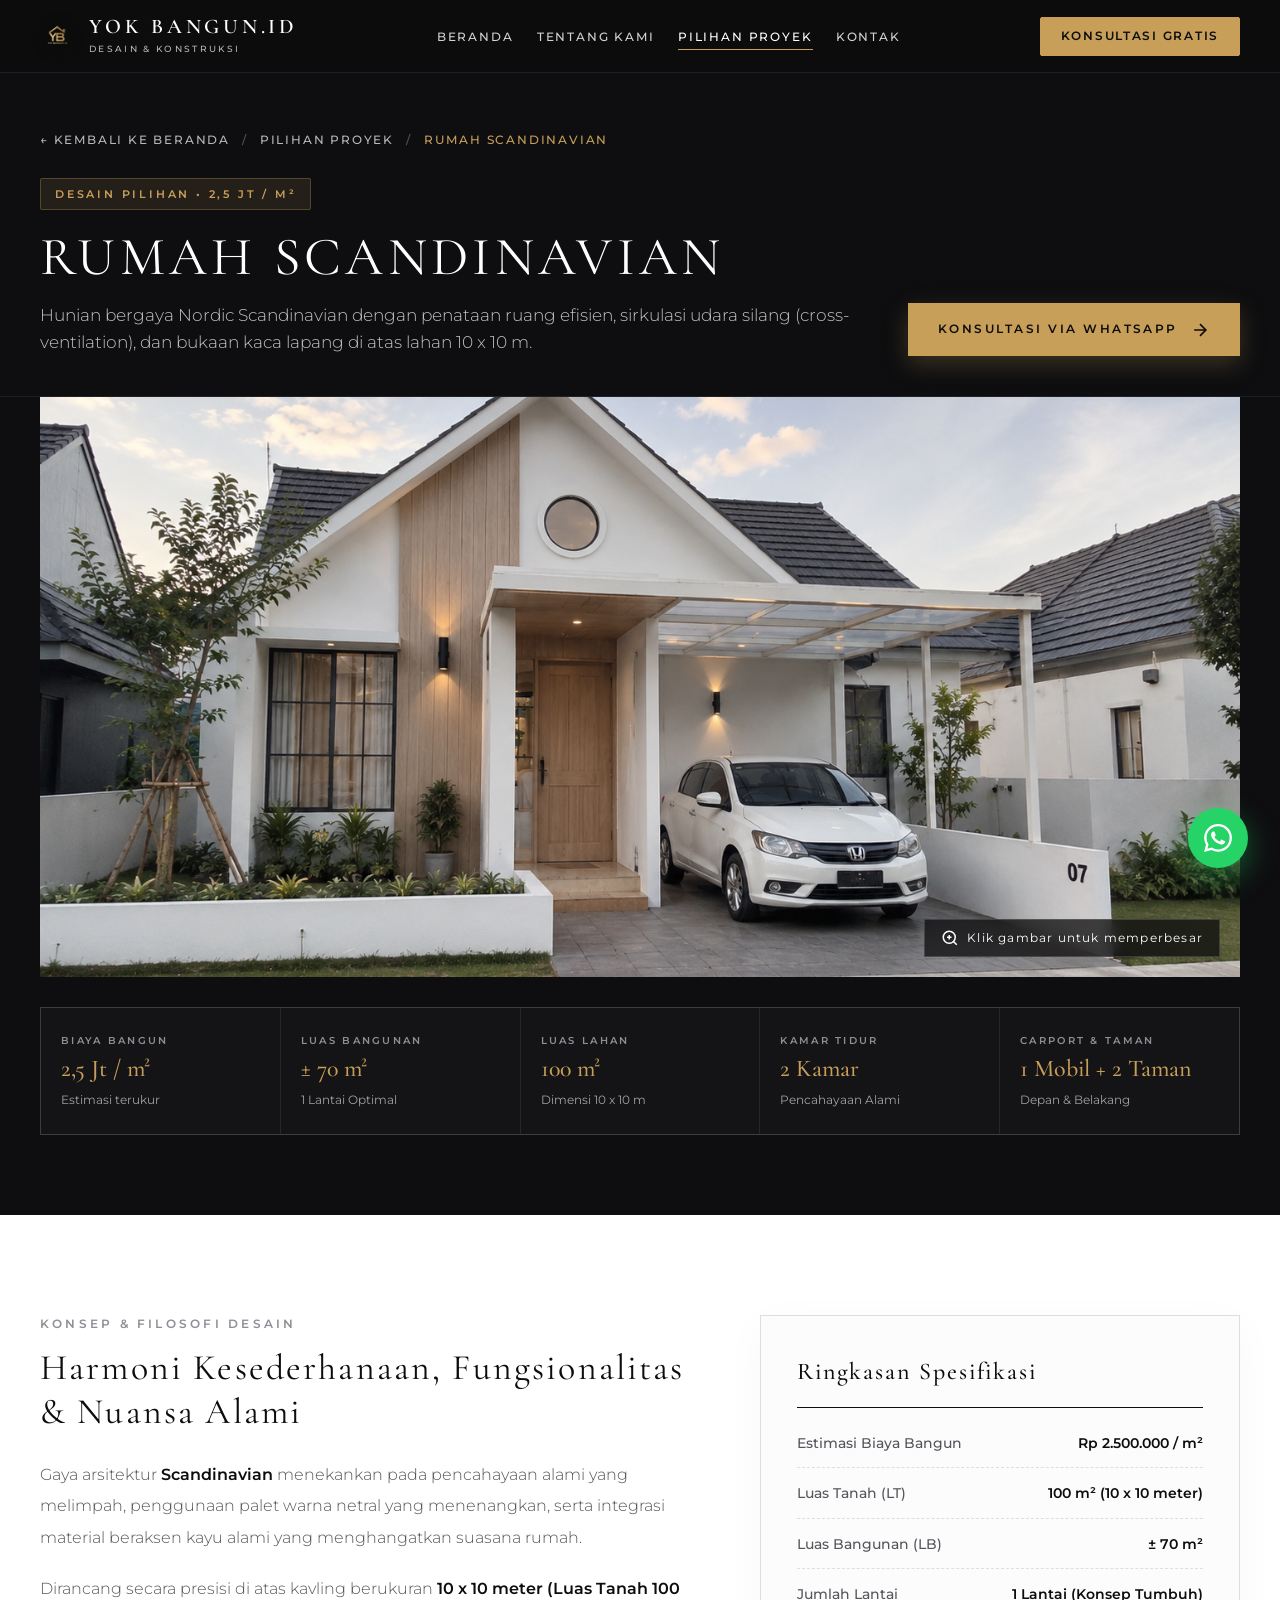
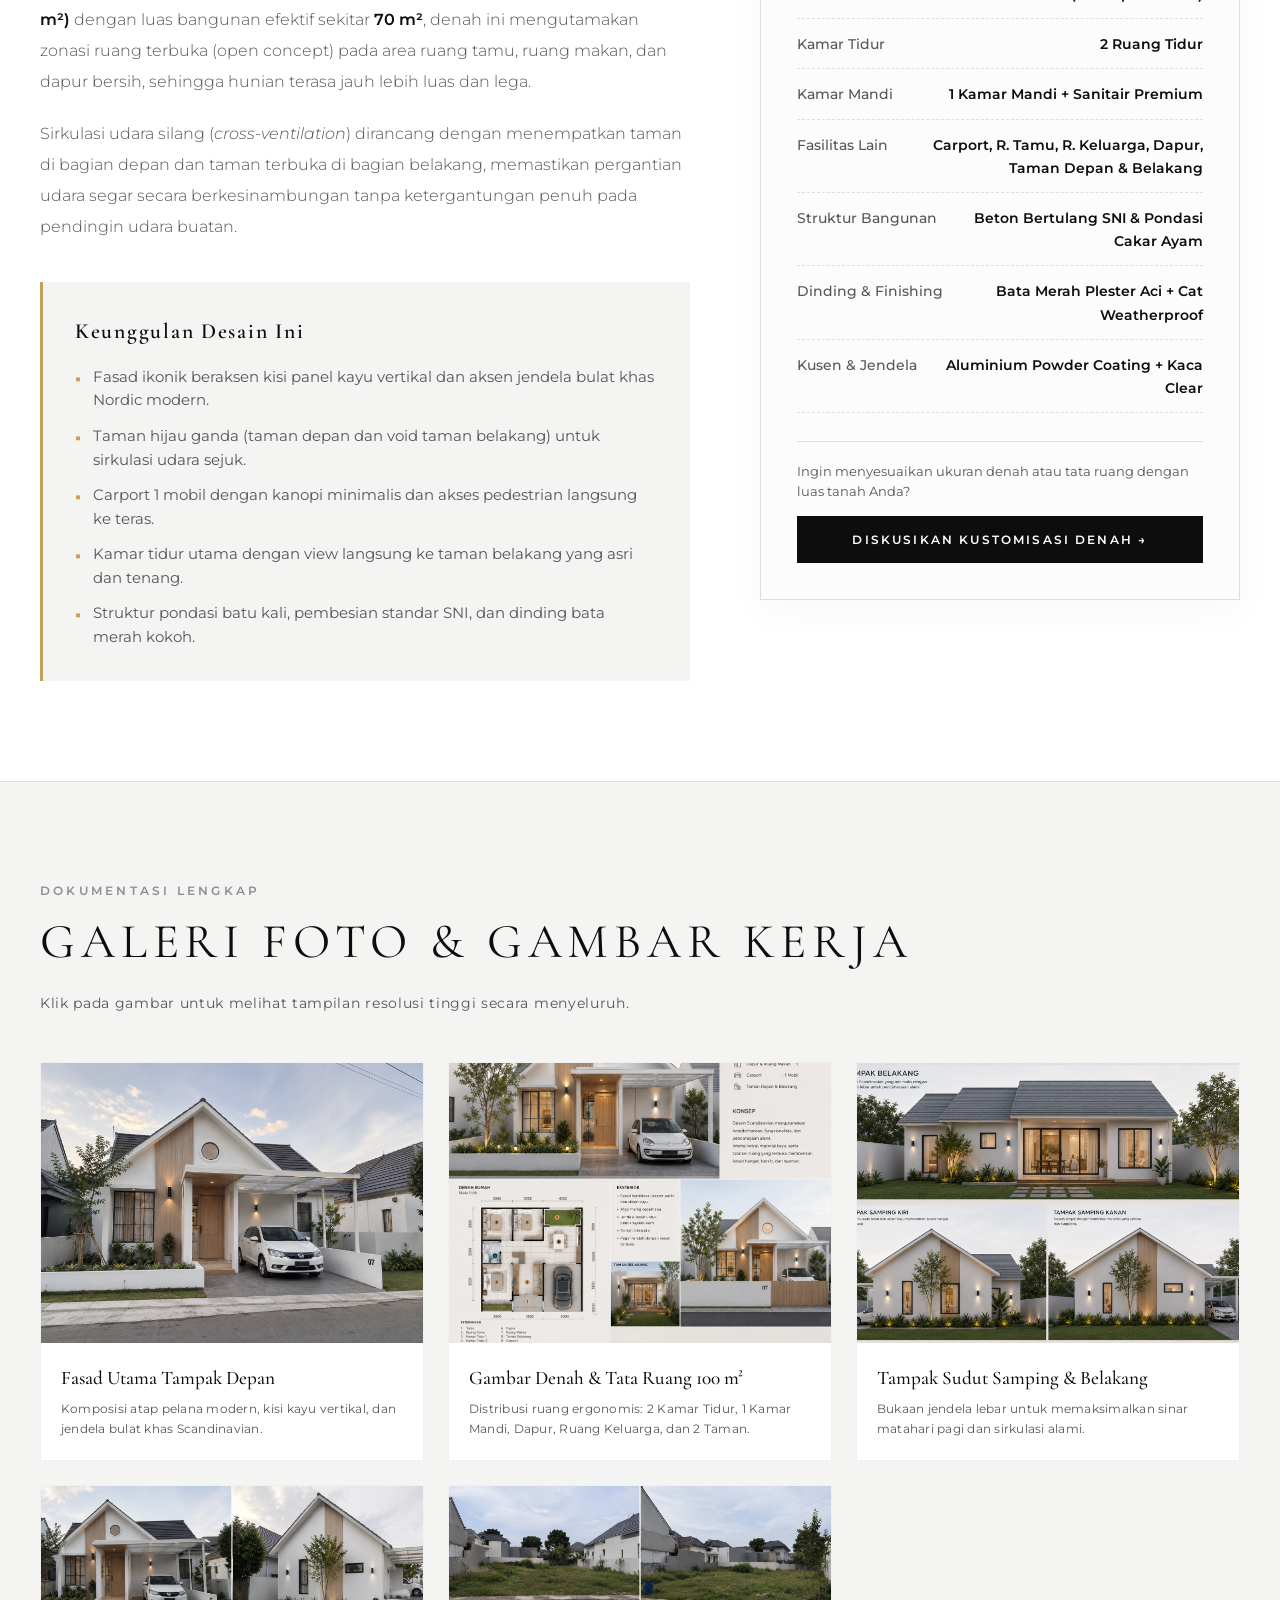
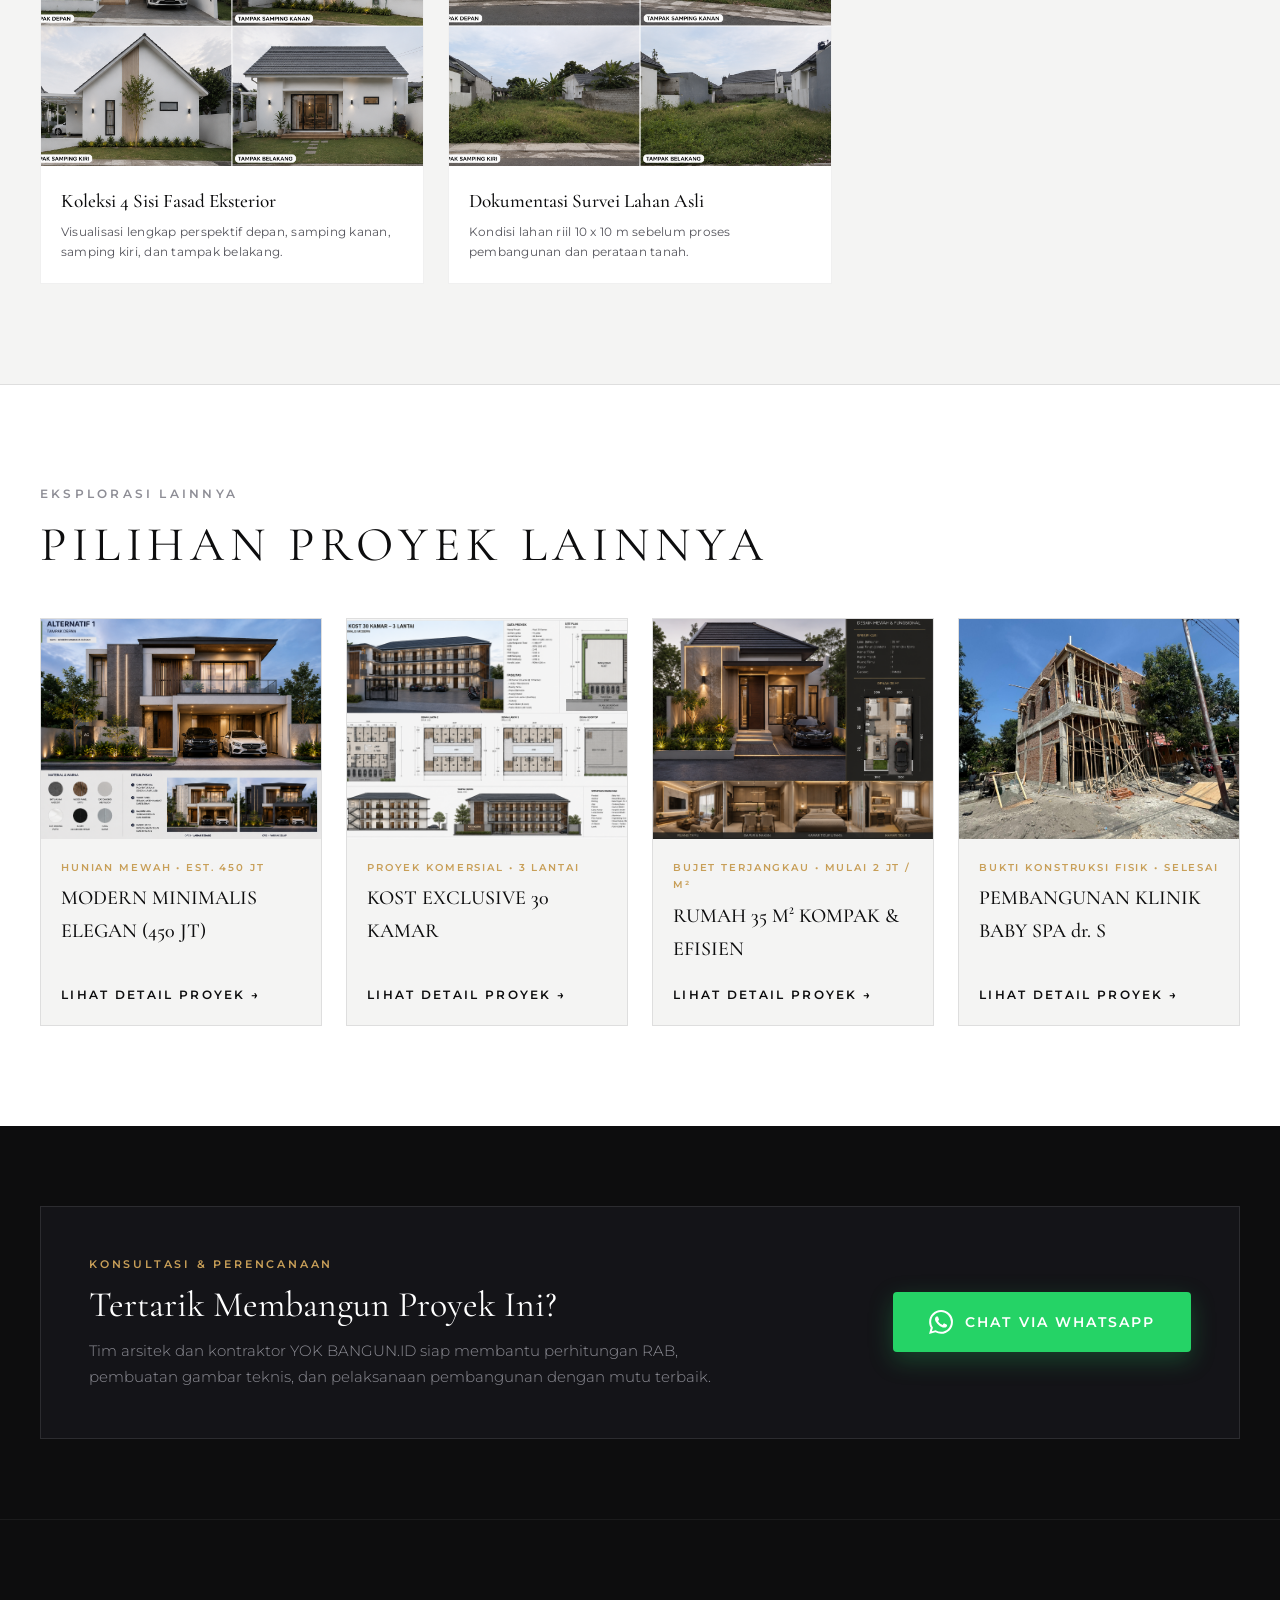
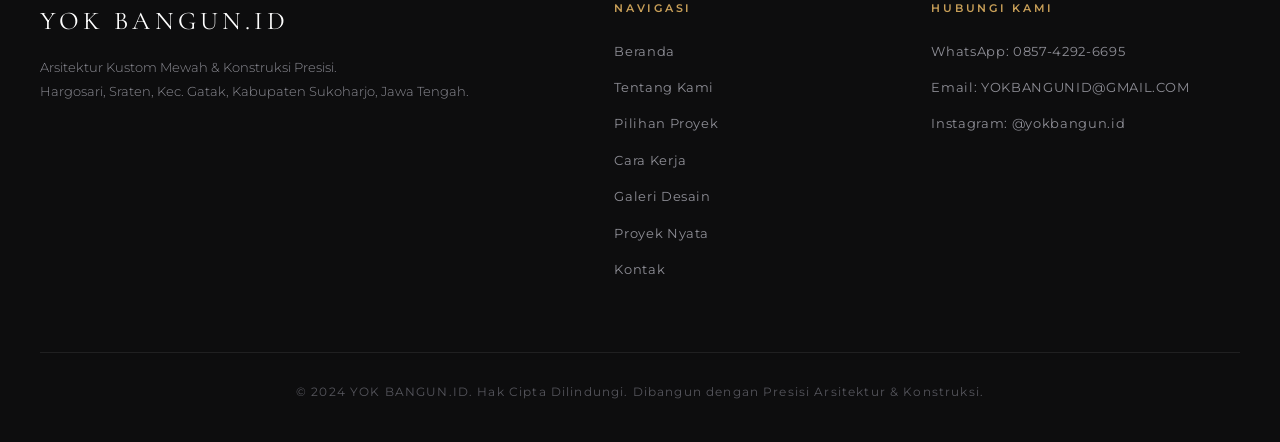
==== project-detail.html @ bd390c7d "Upload" ====
<!DOCTYPE html>
<html lang="id">

<head>
    <meta charset="UTF-8">
    <meta name="viewport" content="width=device-width, initial-scale=1.0">
    <title id="pageTitle">Detail Proyek — YOK BANGUN.ID</title>
    <meta name="description"
        content="Detail rancangan arsitektur, spesifikasi bangunan, denah, dan estimasi biaya proyek YOK BANGUN.ID.">

    <!-- Google Fonts: Cormorant Garamond & Montserrat -->
    <link rel="preconnect" href="https://fonts.googleapis.com">
    <link rel="preconnect" href="https://fonts.gstatic.com" crossorigin>
    <link
        href="https://fonts.googleapis.com/css2?family=Cormorant+Garamond:ital,wght@0,300;0,400;0,500;0,600;0,700;1,400&family=Montserrat:wght@200;300;400;500;600;700&display=swap"
        rel="stylesheet">

    <link rel="stylesheet" href="style.css">
    <link rel="stylesheet" href="project-detail.css">
</head>

<body class="detail-page-body">

    <!-- Header / Nav -->
    <header class="site-header scrolled" id="header">
        <div class="nav-container">
            <a href="index.html#hero" class="brand-link">
                <img src="assets/LOGO/LOGO.png" alt="YOK BANGUN.ID" class="brand-logo-img">
                <div class="brand-text">
                    <span class="brand-name">YOK BANGUN.ID</span>
                    <span class="brand-sub">DESAIN &amp; KONSTRUKSI</span>
                </div>
            </a>

            <nav class="main-nav" id="mainNav">
                <ul class="nav-list">
                    <li><a href="index.html#hero" class="nav-item">Beranda</a></li>
                    <li><a href="index.html#statement" class="nav-item">Tentang Kami</a></li>
                    <li><a href="index.html#selected-projects" class="nav-item active">Pilihan Proyek</a></li>
                    <li><a href="index.html#contact" class="nav-item">Kontak</a></li>
                </ul>
            </nav>

            <div class="nav-actions">
                <a href="https://wa.me/6285742926695?text=Halo%20YOK%20BANGUN.ID,%20saya%20tertarik%20untuk%20konsultasi%20desain%20dan%20pembangunan."
                    target="_blank" rel="noopener" class="nav-cta-btn">
                    Konsultasi Gratis
                </a>
                <button class="nav-toggle-btn" id="navToggle" aria-label="Menu Navigasi">
                    <span></span>
                    <span></span>
                </button>
            </div>
        </div>
    </header>

    <!-- Detail Hero Section -->
    <section class="detail-hero-section">
        <div class="container-wide">
            <div class="breadcrumb-bar">
                <a href="index.html" class="breadcrumb-link">&larr; Kembali ke Beranda</a>
                <span class="breadcrumb-separator">/</span>
                <a href="index.html#selected-projects" class="breadcrumb-link">Pilihan Proyek</a>
                <span class="breadcrumb-separator">/</span>
                <span class="breadcrumb-current" id="breadcrumbName">Detail Proyek</span>
            </div>

            <div class="detail-header-grid">
                <div class="detail-title-col">
                    <span class="detail-badge" id="projectBadge">KATEGORI PROYEK</span>
                    <h1 class="detail-title" id="projectName">NAMA PROYEK</h1>
                    <p class="detail-subtitle" id="projectSubtitle">Deskripsi singkat konsep arsitektur dan rancangan
                        ruang.</p>
                </div>
                <div class="detail-action-col">
                    <a href="#" id="waConsultBtn" target="_blank" rel="noopener" class="consult-primary-btn">
                        <span>KONSULTASI VIA WHATSAPP</span>
                        <svg width="20" height="20" viewBox="0 0 24 24" fill="none" stroke="currentColor"
                            stroke-width="2">
                            <path d="M5 12h14M12 5l7 7-7 7" />
                        </svg>
                    </a>
                </div>
            </div>
        </div>
    </section>

    <!-- Main Visual Showcase -->
    <section class="detail-showcase-section">
        <div class="container-wide">
            <div class="main-image-wrapper">
                <img src="" alt="Pratinjau Utama Proyek" id="mainProjectImg" class="main-project-image">
                <div class="image-zoom-hint">
                    <svg width="18" height="18" viewBox="0 0 24 24" fill="none" stroke="currentColor" stroke-width="2">
                        <circle cx="11" cy="11" r="8" />
                        <path d="m21 21-4.35-4.35" />
                        <path d="M11 8v6M8 11h6" />
                    </svg>
                    <span>Klik gambar untuk memperbesar</span>
                </div>
            </div>

            <!-- Key Metric Cards -->
            <div class="project-stats-grid" id="projectStatsGrid">
                <!-- Injected via JS -->
            </div>
        </div>
    </section>

    <!-- Detailed Editorial & Architecture Story -->
    <section class="detail-editorial-section">
        <div class="container-wide">
            <div class="editorial-layout-grid">

                <div class="editorial-left">
                    <span class="sub-header">KONSEP &amp; FILOSOFI DESAIN</span>
                    <h2 class="editorial-heading" id="editorialHeading">Rancangan Fungsional &amp; Estetika Abadi</h2>

                    <div class="editorial-paragraphs" id="editorialText">
                        <!-- Injected via JS -->
                    </div>

                    <div class="key-highlights-box" id="highlightsBox">
                        <h3 class="highlights-title">Keunggulan Desain Ini</h3>
                        <ul class="highlights-list" id="highlightsList">
                            <!-- Injected via JS -->
                        </ul>
                    </div>
                </div>

                <div class="editorial-right">
                    <div class="specs-summary-card">
                        <h3 class="specs-card-title">Ringkasan Spesifikasi</h3>
                        <div class="specs-table" id="specsTable">
                            <!-- Injected via JS -->
                        </div>

                        <div class="specs-cta-box">
                            <p class="specs-cta-note">Ingin menyesuaikan ukuran denah atau tata ruang dengan luas tanah
                                Anda?</p>
                            <a href="#" id="waCustomBtn" target="_blank" rel="noopener" class="custom-plan-btn">
                                Diskusikan Kustomisasi Denah &rarr;
                            </a>
                        </div>
                    </div>
                </div>

            </div>
        </div>
    </section>

    <!-- Comprehensive Photo & Plan Gallery -->
    <section class="detail-gallery-section">
        <div class="container-wide">
            <div class="gallery-section-header">
                <div>
                    <span class="sub-header">DOKUMENTASI LENGKAP</span>
                    <h2 class="main-header">GALERI FOTO &amp; GAMBAR KERJA</h2>
                </div>
                <p class="gallery-lead">Klik pada gambar untuk melihat tampilan resolusi tinggi secara menyeluruh.</p>
            </div>

            <div class="detail-gallery-grid" id="galleryGridContainer">
                <!-- Injected via JS -->
            </div>
        </div>
    </section>

    <!-- Other Curated Projects / Pilihan Proyek Lainnya -->
    <section class="other-projects-section">
        <div class="container-wide">
            <div class="other-header-row">
                <span class="sub-header">EKSPLORASI LAINNYA</span>
                <h2 class="main-header">PILIHAN PROYEK LAINNYA</h2>
            </div>

            <div class="other-projects-grid" id="otherProjectsGrid">
                <!-- Injected via JS -->
            </div>
        </div>
    </section>

    <!-- Consultation Banner -->
    <section class="bottom-cta-section">
        <div class="container-wide">
            <div class="bottom-cta-box">
                <div class="cta-text-content">
                    <span class="cta-kicker">KONSULTASI &amp; PERENCANAAN</span>
                    <h2 class="cta-title">Tertarik Membangun Proyek Ini?</h2>
                    <p class="cta-desc">Tim arsitek dan kontraktor YOK BANGUN.ID siap membantu perhitungan RAB,
                        pembuatan gambar teknis, dan pelaksanaan pembangunan dengan mutu terbaik.</p>
                </div>
                <div class="cta-button-group">
                    <a href="https://wa.me/6285742926695?text=Halo%20YOK%20BANGUN.ID,%20saya%20tertarik%20untuk%20konsultasi%20mengenai%20proyek."
                        target="_blank" rel="noopener" class="wa-large-btn">
                        <svg width="24" height="24" viewBox="0 0 24 24" fill="currentColor">
                            <path
                                d="M17.472 14.382c-.297-.149-1.758-.867-2.03-.967-.273-.099-.471-.148-.67.15-.197.297-.767.966-.94 1.164-.173.199-.347.223-.644.075-.297-.15-1.255-.463-2.39-1.475-.883-.788-1.48-1.761-1.653-2.059-.173-.297-.018-.458.13-.606.134-.133.298-.347.446-.52.149-.174.198-.298.298-.497.099-.198.05-.371-.025-.52-.075-.149-.669-1.612-.916-2.207-.242-.579-.487-.5-.669-.51-.173-.008-.371-.01-.57-.01-.198 0-.52.074-.792.372-.272.297-1.04 1.016-1.04 2.479 0 1.462 1.065 2.875 1.213 3.074.149.198 2.096 3.2 5.077 4.487.709.306 1.262.489 1.694.625.712.227 1.36.195 1.871.118.571-.085 1.758-.719 2.006-1.413.248-.694.248-1.289.173-1.413-.074-.124-.272-.198-.57-.347m-5.421 7.403h-.004a9.87 9.87 0 01-5.031-1.378l-.361-.214-3.741.982.998-3.648-.235-.374a9.86 9.86 0 01-1.51-5.26c.001-5.45 4.436-9.884 9.888-9.884 2.64 0 5.122 1.03 6.988 2.898a9.825 9.825 0 012.893 6.994c-.003 5.45-4.437 9.884-9.885 9.884m8.413-18.297A11.815 11.815 0 0012.05 0C5.495 0 .16 5.335.157 11.892c0 2.096.547 4.142 1.588 5.945L.057 24l6.305-1.654a11.882 11.882 0 005.683 1.448h.005c6.554 0 11.89-5.335 11.893-11.893a11.821 11.821 0 00-3.48-8.413z" />
                        </svg>
                        <span>Chat via WhatsApp</span>
                    </a>
                </div>
            </div>
        </div>
    </section>

    <!-- Footer -->
    <footer class="site-footer">
        <div class="container-wide">
            <div class="footer-top">
                <div class="footer-col-brand">
                    <div class="footer-brand-title">YOK BANGUN.ID</div>
                    <p class="footer-tagline">
                        Arsitektur Kustom Mewah &amp; Konstruksi Presisi.<br>
                        Hargosari, Sraten, Kec. Gatak, Kabupaten Sukoharjo, Jawa Tengah.
                    </p>
                </div>

                <div class="footer-col-nav">
                    <span class="footer-heading">NAVIGASI</span>
                    <ul class="footer-links">
                        <li><a href="index.html#hero">Beranda</a></li>
                        <li><a href="index.html#statement">Tentang Kami</a></li>
                        <li><a href="index.html#selected-projects">Pilihan Proyek</a></li>
                        <li><a href="index.html#philosophy">Cara Kerja</a></li>
                        <li><a href="index.html#gallery">Galeri Desain</a></li>
                        <li><a href="index.html#portfolio-clinic">Proyek Nyata</a></li>
                        <li><a href="index.html#contact">Kontak</a></li>
                    </ul>
                </div>

                <div class="footer-col-contact">
                    <span class="footer-heading">HUBUNGI KAMI</span>
                    <ul class="footer-links">
                        <li><a href="https://wa.me/6285742926695" target="_blank" rel="noopener">WhatsApp:
                                0857-4292-6695</a></li>
                        <li><a href="mailto:YOKBANGUNID@GMAIL.COM">Email: YOKBANGUNID@GMAIL.COM</a></li>
                        <li><a href="https://www.instagram.com/yokbangun.id/" target="_blank" rel="noopener">Instagram:
                                @yokbangun.id</a></li>
                    </ul>
                </div>
            </div>

            <div class="footer-bottom">
                <p>&copy; 2024 YOK BANGUN.ID. Hak Cipta Dilindungi. Dibangun dengan Presisi Arsitektur &amp; Konstruksi.
                </p>
            </div>
        </div>
    </footer>

    <!-- Floating WhatsApp Direct Button -->
    <a href="https://wa.me/6285742926695?text=Halo%20YOK%20BANGUN.ID,%20saya%20ingin%20konsultasi%20proyek."
        class="floating-wa-btn" target="_blank" rel="noopener" aria-label="Kontak WhatsApp">
        <span class="wa-tooltip">Konsultasi Gratis</span>
        <div class="wa-icon-wrapper">
            <svg width="28" height="28" viewBox="0 0 24 24" fill="currentColor">
                <path
                    d="M17.472 14.382c-.297-.149-1.758-.867-2.03-.967-.273-.099-.471-.148-.67.15-.197.297-.767.966-.94 1.164-.173.199-.347.223-.644.075-.297-.15-1.255-.463-2.39-1.475-.883-.788-1.48-1.761-1.653-2.059-.173-.297-.018-.458.13-.606.134-.133.298-.347.446-.52.149-.174.198-.298.298-.497.099-.198.05-.371-.025-.52-.075-.149-.669-1.612-.916-2.207-.242-.579-.487-.5-.669-.51-.173-.008-.371-.01-.57-.01-.198 0-.52.074-.792.372-.272.297-1.04 1.016-1.04 2.479 0 1.462 1.065 2.875 1.213 3.074.149.198 2.096 3.2 5.077 4.487.709.306 1.262.489 1.694.625.712.227 1.36.195 1.871.118.571-.085 1.758-.719 2.006-1.413.248-.694.248-1.289.173-1.413-.074-.124-.272-.198-.57-.347m-5.421 7.403h-.004a9.87 9.87 0 01-5.031-1.378l-.361-.214-3.741.982.998-3.648-.235-.374a9.86 9.86 0 01-1.51-5.26c.001-5.45 4.436-9.884 9.888-9.884 2.64 0 5.122 1.03 6.988 2.898a9.825 9.825 0 012.893 6.994c-.003 5.45-4.437 9.884-9.885 9.884m8.413-18.297A11.815 11.815 0 0012.05 0C5.495 0 .16 5.335.157 11.892c0 2.096.547 4.142 1.588 5.945L.057 24l6.305-1.654a11.882 11.882 0 005.683 1.448h.005c6.554 0 11.89-5.335 11.893-11.893a11.821 11.821 0 00-3.48-8.413z" />
            </svg>
        </div>
    </a>

    <!-- Modal Lightbox for Image Zoom -->
    <div class="lightbox-modal" id="lightboxModal">
        <button class="lightbox-close-btn" id="lightboxClose">&times;</button>
        <div class="lightbox-content">
            <img src="" alt="Pratinjau Arsitektur Diperbesar" id="lightboxImage">
            <div class="lightbox-caption" id="lightboxCaption"></div>
        </div>
    </div>

    <script src="project-detail.js"></script>
</body>

</html>
---- style.css ----
/* ==========================================================
   YOK BANGUN.ID — Luxury Architectural & Construction Theme
   Inspired by Vitruvius Built Editorial Aesthetics
   ========================================================== */

/* ── Typography & Variables ── */
:root {
    --font-serif: 'Cormorant Garamond', Georgia, serif;
    --font-sans: 'Montserrat', -apple-system, BlinkMacSystemFont, sans-serif;

    /* Palette: High-contrast luxury architecture */
    --color-black: #0d0d0e;
    --color-dark: #141416;
    --color-dark-gray: #202024;
    --color-gray-600: #55555c;
    --color-gray-400: #8e8e96;
    --color-gray-200: #dedede;
    --color-gray-100: #f4f4f3;
    --color-white: #ffffff;

    --color-gold: #c89f58;
    --color-gold-hover: #b0873e;

    --color-wa: #25d366;
    --color-ig: #e1306c;
    --color-gmail: #ea4335;

    --ease-editorial: cubic-bezier(0.25, 1, 0.5, 1);
    --transition-smooth: all 0.45s var(--ease-editorial);
}

/* ── Reset & Baseline ── */
*, *::before, *::after {
    box-sizing: border-box;
    margin: 0;
    padding: 0;
}

html {
    scroll-behavior: smooth;
    font-size: 16px;
}

body {
    font-family: var(--font-sans);
    background-color: var(--color-white);
    color: var(--color-black);
    line-height: 1.65;
    -webkit-font-smoothing: antialiased;
    overflow-x: hidden;
}

img {
    max-width: 100%;
    height: auto;
    display: block;
}

a {
    text-decoration: none;
    color: inherit;
    transition: var(--transition-smooth);
}

ul {
    list-style: none;
}

/* ── Containers ── */
.container-wide {
    max-width: 1380px;
    margin: 0 auto;
    padding: 0 40px;
}

.container-narrow {
    max-width: 880px;
    margin: 0 auto;
    padding: 0 32px;
    text-align: center;
}

/* ── Headers & Typography Hierarchy ── */
.sub-header {
    display: block;
    font-size: 0.72rem;
    font-weight: 600;
    letter-spacing: 0.28em;
    text-transform: uppercase;
    color: var(--color-gray-400);
    margin-bottom: 12px;
}

.main-header {
    font-family: var(--font-serif);
    font-size: clamp(2rem, 3.8vw, 3.4rem);
    font-weight: 400;
    letter-spacing: 0.12em;
    text-transform: uppercase;
    color: var(--color-black);
    line-height: 1.2;
}

/* ── Site Header / Nav ── */
.site-header {
    position: fixed;
    top: 0;
    left: 0;
    width: 100%;
    z-index: 1000;
    padding: 24px 0;
    transition: var(--transition-smooth);
}

.site-header.scrolled {
    background: rgba(13, 13, 14, 0.95);
    backdrop-filter: blur(16px);
    padding: 14px 0;
    border-bottom: 1px solid rgba(255, 255, 255, 0.08);
}

.site-header .nav-container {
    max-width: 1440px;
    margin: 0 auto;
    padding: 0 40px;
    display: flex;
    align-items: center;
    justify-content: space-between;
}

.brand-link {
    display: flex;
    align-items: center;
    gap: 14px;
}

.brand-logo-img {
    height: 44px;
    width: auto;
    filter: drop-shadow(0 2px 8px rgba(0,0,0,0.5));
}

.brand-text {
    display: flex;
    flex-direction: column;
}

.brand-name {
    font-family: var(--font-serif);
    font-size: 1.3rem;
    font-weight: 600;
    letter-spacing: 0.18em;
    color: var(--color-white);
    line-height: 1.1;
}

.brand-sub {
    font-size: 0.58rem;
    font-weight: 500;
    letter-spacing: 0.25em;
    color: rgba(255, 255, 255, 0.7);
    margin-top: 2px;
}

.main-nav .nav-list {
    display: flex;
    align-items: center;
    gap: clamp(14px, 1.8vw, 28px);
}

.nav-item {
    font-size: 0.72rem;
    font-weight: 500;
    letter-spacing: 0.16em;
    text-transform: uppercase;
    color: rgba(255, 255, 255, 0.82);
    position: relative;
    padding: 6px 0;
    white-space: nowrap;
}

.nav-item::after {
    content: '';
    position: absolute;
    bottom: 0;
    left: 0;
    width: 100%;
    height: 1px;
    background: var(--color-gold);
    transform: scaleX(0);
    transform-origin: right;
    transition: transform 0.35s var(--ease-editorial);
}

.nav-item:hover,
.nav-item.active {
    color: var(--color-white);
}

.nav-item:hover::after,
.nav-item.active::after {
    transform: scaleX(1);
    transform-origin: left;
}

.nav-actions {
    display: flex;
    align-items: center;
    gap: 16px;
}

.nav-cta-btn {
    font-size: 0.72rem;
    font-weight: 600;
    letter-spacing: 0.15em;
    text-transform: uppercase;
    padding: 9px 20px;
    color: var(--color-black);
    background: var(--color-gold);
    border: 1px solid var(--color-gold);
    border-radius: 2px;
    transition: var(--transition-smooth);
    white-space: nowrap;
}

.nav-cta-btn:hover {
    background: var(--color-white);
    color: var(--color-black);
    border-color: var(--color-white);
    transform: translateY(-1px);
}

.nav-toggle-btn {
    display: none;
    background: none;
    border: none;
    cursor: pointer;
    width: 32px;
    height: 24px;
    position: relative;
    flex-direction: column;
    justify-content: space-between;
}

.nav-toggle-btn span {
    display: block;
    width: 100%;
    height: 2px;
    background: var(--color-white);
    transition: var(--transition-smooth);
}

/* ── Hero Section with Background Video ── */
.hero-section {
    position: relative;
    height: 100vh;
    min-height: 680px;
    display: flex;
    align-items: center;
    justify-content: center;
    overflow: hidden;
}

.video-container {
    position: absolute;
    inset: 0;
    z-index: 1;
}

.background-video {
    width: 100%;
    height: 100%;
    object-fit: cover;
}

.video-overlay {
    position: absolute;
    inset: 0;
    background: radial-gradient(circle at center, rgba(13,13,14,0.3) 0%, rgba(13,13,14,0.7) 100%);
    backdrop-filter: brightness(0.9);
}

.hero-content {
    position: relative;
    z-index: 2;
    text-align: center;
    max-width: 900px;
    padding: 0 24px;
    color: var(--color-white);
}

.hero-eyebrow {
    font-size: 0.76rem;
    font-weight: 500;
    letter-spacing: 0.35em;
    text-transform: uppercase;
    color: rgba(255, 255, 255, 0.8);
    margin-bottom: 24px;
}

.hero-heading {
    font-family: var(--font-serif);
    font-size: clamp(2.8rem, 7vw, 5.8rem);
    font-weight: 400;
    letter-spacing: 0.16em;
    text-transform: uppercase;
    line-height: 1.1;
    margin-bottom: 20px;
    text-shadow: 0 4px 20px rgba(0, 0, 0, 0.6);
}

.hero-location-text {
    font-size: 0.8rem;
    font-weight: 400;
    letter-spacing: 0.25em;
    color: rgba(255, 255, 255, 0.7);
    margin-bottom: 40px;
    text-transform: uppercase;
}

.hero-actions {
    display: flex;
    justify-content: center;
}

.hero-link-btn {
    display: inline-flex;
    align-items: center;
    gap: 12px;
    padding: 14px 36px;
    background: rgba(255, 255, 255, 0.08);
    border: 1px solid rgba(255, 255, 255, 0.4);
    color: var(--color-white);
    font-size: 0.76rem;
    font-weight: 600;
    letter-spacing: 0.26em;
    text-transform: uppercase;
    backdrop-filter: blur(8px);
    transition: var(--transition-smooth);
}

.hero-link-btn:hover {
    background: var(--color-white);
    color: var(--color-black);
    border-color: var(--color-white);
    transform: translateY(-2px);
}

.scroll-down {
    position: absolute;
    bottom: 36px;
    left: 50%;
    transform: translateX(-50%);
    z-index: 2;
    display: flex;
    flex-direction: column;
    align-items: center;
    gap: 10px;
    color: rgba(255, 255, 255, 0.6);
}

.scroll-label {
    font-size: 0.62rem;
    letter-spacing: 0.3em;
    text-transform: uppercase;
}

.scroll-line {
    width: 1px;
    height: 36px;
    background: rgba(255, 255, 255, 0.3);
    position: relative;
    overflow: hidden;
}

.scroll-line::after {
    content: '';
    position: absolute;
    top: 0;
    left: 0;
    width: 100%;
    height: 50%;
    background: var(--color-white);
    animation: scrollAnim 2s infinite ease-in-out;
}

@keyframes scrollAnim {
    0% { transform: translateY(-100%); }
    100% { transform: translateY(200%); }
}

/* ── Editorial About Section (Clean Architectural Layout - No Badges / No Floating Logo) ── */
.editorial-about-section {
    padding: 130px 0;
    background: var(--color-white);
    border-bottom: 1px solid var(--color-gray-200);
}

.about-clean-grid {
    display: grid;
    grid-template-columns: 1.1fr 0.9fr;
    gap: 70px;
    align-items: center;
}

.about-clean-media {
    position: relative;
    overflow: hidden;
    background: var(--color-black);
    box-shadow: 0 24px 60px rgba(0, 0, 0, 0.08);
}

.about-clean-img {
    width: 100%;
    height: 100%;
    object-fit: cover;
    transition: transform 0.8s var(--ease-editorial);
}

.about-clean-media:hover .about-clean-img {
    transform: scale(1.04);
}

.about-clean-headline {
    font-family: var(--font-serif);
    font-size: clamp(2.2rem, 3.6vw, 3.2rem);
    font-weight: 400;
    letter-spacing: 0.12em;
    line-height: 1.25;
    color: var(--color-black);
    margin-bottom: 24px;
}

.about-clean-text {
    font-size: 0.96rem;
    line-height: 1.95;
    color: var(--color-gray-600);
    margin-bottom: 18px;
    font-weight: 300;
}

.about-clean-text strong {
    color: var(--color-black);
    font-weight: 600;
}

.about-clean-action {
    margin-top: 32px;
}

.classic-underline-btn {
    display: inline-block;
    font-size: 0.8rem;
    font-weight: 600;
    letter-spacing: 0.25em;
    text-transform: uppercase;
    color: var(--color-black);
    padding-bottom: 6px;
    border-bottom: 1.5px solid var(--color-black);
    transition: var(--transition-smooth);
}

.classic-underline-btn:hover {
    color: var(--color-gold);
    border-color: var(--color-gold);
    transform: translateY(-1px);
}

/* ── Selected Projects Showcase Carousel Section ── */
.selected-projects-section {
    padding: 100px 0 130px;
    background: var(--color-gray-100);
    overflow: hidden;
}

.section-title-bar {
    max-width: 1380px;
    margin: 0 auto 50px;
    padding: 0 40px;
    display: flex;
    justify-content: space-between;
    align-items: flex-end;
}

.section-lead-note {
    font-size: 0.88rem;
    color: var(--color-gray-600);
    margin-top: 10px;
    font-weight: 300;
}

.carousel-nav-arrows {
    display: flex;
    gap: 12px;
}

.arrow-btn {
    width: 48px;
    height: 48px;
    border: 1px solid var(--color-black);
    background: var(--color-white);
    color: var(--color-black);
    font-size: 1.3rem;
    cursor: pointer;
    display: flex;
    align-items: center;
    justify-content: center;
    transition: var(--transition-smooth);
}

.arrow-btn:hover {
    background: var(--color-black);
    color: var(--color-white);
}

.carousel-wrapper {
    width: 100%;
    overflow: hidden;
    padding: 0 40px;
    max-width: 1440px;
    margin: 0 auto;
}

.carousel-track {
    display: flex;
    gap: 28px;
    transition: transform 0.6s var(--ease-editorial);
}

.project-slide {
    flex: 0 0 calc(33.333% - 19px);
    min-width: 320px;
}

.project-card-link {
    display: block;
    width: 100%;
    height: 100%;
    color: inherit;
    text-decoration: none;
    cursor: pointer;
}

.project-image-box {
    position: relative;
    height: 480px;
    overflow: hidden;
    background: var(--color-black);
}

.project-image-box img {
    width: 100%;
    height: 100%;
    object-fit: cover;
    transition: transform 0.8s var(--ease-editorial), filter 0.8s ease;
    filter: brightness(0.92);
}

.project-slide:hover img {
    transform: scale(1.08);
    filter: brightness(0.75);
}

.slide-overlay-info {
    position: absolute;
    bottom: 0;
    left: 0;
    right: 0;
    padding: 32px;
    background: linear-gradient(0deg, rgba(13,13,14,0.95) 0%, rgba(13,13,14,0.5) 70%, rgba(13,13,14,0) 100%);
    color: var(--color-white);
    transition: var(--transition-smooth);
    display: flex;
    flex-direction: column;
}

.tag-pill {
    display: inline-block;
    font-size: 0.65rem;
    font-weight: 600;
    letter-spacing: 0.2em;
    color: var(--color-gold);
    margin-bottom: 8px;
    text-transform: uppercase;
}

.slide-title {
    font-family: var(--font-serif);
    font-size: 1.45rem;
    font-weight: 400;
    letter-spacing: 0.08em;
    line-height: 1.25;
    margin-bottom: 8px;
}

.slide-desc {
    font-size: 0.82rem;
    font-weight: 300;
    color: rgba(255, 255, 255, 0.8);
    line-height: 1.5;
    margin-bottom: 14px;
}

.slide-cta-badge {
    display: inline-flex;
    align-items: center;
    gap: 6px;
    font-size: 0.7rem;
    font-weight: 600;
    letter-spacing: 0.18em;
    text-transform: uppercase;
    color: var(--color-gold);
    padding-top: 10px;
    border-top: 1px solid rgba(255, 255, 255, 0.15);
    transition: var(--transition-smooth);
}

.project-slide:hover .slide-cta-badge {
    color: var(--color-white);
    transform: translateX(4px);
}

/* ── Detailed Project Spotlight (Left Media, Right Editorial) ── */
.project-spotlight-section {
    padding: 120px 0;
    background: var(--color-white);
}

.spotlight-grid {
    display: grid;
    grid-template-columns: 1.15fr 0.85fr;
    gap: 64px;
    align-items: center;
}

.spotlight-media {
    overflow: hidden;
    box-shadow: 0 20px 50px rgba(0, 0, 0, 0.08);
}

.spotlight-media img {
    width: 100%;
    height: 100%;
    object-fit: cover;
}

.spotlight-category {
    font-size: 0.72rem;
    font-weight: 600;
    letter-spacing: 0.28em;
    color: var(--color-gold);
    text-transform: uppercase;
    display: block;
    margin-bottom: 14px;
}

.spotlight-title {
    font-family: var(--font-serif);
    font-size: clamp(2rem, 3vw, 2.8rem);
    font-weight: 400;
    letter-spacing: 0.1em;
    line-height: 1.2;
    margin-bottom: 8px;
}

.spotlight-location {
    font-size: 0.82rem;
    letter-spacing: 0.15em;
    color: var(--color-gray-400);
    text-transform: uppercase;
    margin-bottom: 28px;
}

.spotlight-body p {
    font-size: 0.95rem;
    line-height: 1.9;
    color: var(--color-gray-600);
    margin-bottom: 20px;
    font-weight: 300;
}

.spotlight-specs {
    display: grid;
    grid-template-columns: repeat(3, 1fr);
    gap: 20px;
    margin-top: 36px;
    padding-top: 28px;
    border-top: 1px solid var(--color-gray-200);
}

.spec-label {
    display: block;
    font-size: 0.65rem;
    font-weight: 600;
    letter-spacing: 0.2em;
    color: var(--color-gray-400);
    margin-bottom: 4px;
}

.spec-val {
    font-family: var(--font-serif);
    font-size: 1.15rem;
    color: var(--color-black);
}

.spec-val.highlight {
    color: var(--color-gold);
    font-family: var(--font-sans);
    font-size: 0.8rem;
    font-weight: 600;
    letter-spacing: 0.1em;
}

.spec-val.highlight:hover {
    color: var(--color-black);
}

/* ── Scandinavian Spotlight Variations ── */
.scandinavian-spotlight {
    background: var(--color-gray-100);
    border-top: 1px solid var(--color-gray-200);
    border-bottom: 1px solid var(--color-gray-200);
}

.spotlight-grid.reversed {
    grid-template-columns: 0.85fr 1.15fr;
}

.spotlight-specs-grid {
    display: grid;
    grid-template-columns: repeat(4, 1fr);
    gap: 16px;
    margin: 32px 0 28px;
    padding-top: 24px;
    border-top: 1px solid rgba(0, 0, 0, 0.08);
}

.spec-card {
    background: var(--color-white);
    padding: 16px;
    border: 1px solid rgba(0, 0, 0, 0.06);
    display: flex;
    flex-direction: column;
    gap: 4px;
}

.sc-lbl {
    font-size: 0.62rem;
    font-weight: 600;
    letter-spacing: 0.18em;
    color: var(--color-gray-400);
    text-transform: uppercase;
}

.sc-val {
    font-family: var(--font-serif);
    font-size: 1.15rem;
    font-weight: 500;
    color: var(--color-black);
}

.spotlight-action-row {
    margin-top: 24px;
}

.hero-link-btn.dark-btn {
    background: var(--color-black);
    color: var(--color-white);
    border-color: var(--color-black);
}

.hero-link-btn.dark-btn:hover {
    background: var(--color-gold);
    border-color: var(--color-gold);
    color: var(--color-white);
}

/* ── Deep Dramatic Black Section: "HOW WE WORK" (Vitruvius Philosophy) ── */
.philosophy-section {
    padding: 160px 0;
    background: var(--color-black);
    color: var(--color-white);
}

.philosophy-grid {
    display: grid;
    grid-template-columns: 0.9fr 1.1fr;
    gap: 80px;
    align-items: flex-start;
}

.philosophy-main-title {
    font-family: var(--font-serif);
    font-size: clamp(3rem, 5.5vw, 5.2rem);
    font-weight: 300;
    letter-spacing: 0.14em;
    line-height: 1.05;
    margin-bottom: 24px;
}

.philosophy-lead {
    font-size: 0.8rem;
    font-weight: 500;
    letter-spacing: 0.3em;
    color: var(--color-gold);
}

.philosophy-content-col {
    display: flex;
    flex-direction: column;
    gap: 56px;
}

.block-title {
    font-size: 0.82rem;
    font-weight: 600;
    letter-spacing: 0.22em;
    text-transform: uppercase;
    color: var(--color-white);
    margin-bottom: 16px;
    line-height: 1.4;
}

.block-desc {
    font-size: 0.94rem;
    font-weight: 300;
    line-height: 2.0;
    color: var(--color-gray-400);
}

/* ── Design Gallery & Filter Section ── */
.gallery-section {
    padding: 140px 0;
    background: var(--color-white);
}

.gallery-header {
    text-align: center;
    margin-bottom: 50px;
}

.filter-bar {
    display: flex;
    justify-content: center;
    flex-wrap: wrap;
    gap: 12px;
    margin-top: 36px;
}

.filter-tag {
    background: none;
    border: 1px solid var(--color-gray-200);
    padding: 10px 24px;
    font-family: var(--font-sans);
    font-size: 0.72rem;
    font-weight: 500;
    letter-spacing: 0.2em;
    text-transform: uppercase;
    color: var(--color-gray-600);
    cursor: pointer;
    transition: var(--transition-smooth);
}

.filter-tag:hover,
.filter-tag.active {
    background: var(--color-black);
    color: var(--color-white);
    border-color: var(--color-black);
}

.gallery-masonry {
    display: grid;
    grid-template-columns: repeat(3, 1fr);
    gap: 24px;
}

.masonry-item {
    position: relative;
    cursor: pointer;
    overflow: hidden;
}

.masonry-item.hidden {
    display: none;
}

.masonry-card {
    position: relative;
    overflow: hidden;
    height: 380px;
    background: var(--color-dark);
}

.masonry-card img {
    width: 100%;
    height: 100%;
    object-fit: cover;
    transition: transform 0.7s var(--ease-editorial);
}

.masonry-item:hover .masonry-card img {
    transform: scale(1.08);
}

.card-caption {
    position: absolute;
    inset: 0;
    background: rgba(13, 13, 14, 0.75);
    display: flex;
    flex-direction: column;
    justify-content: flex-end;
    padding: 28px;
    opacity: 0;
    transition: opacity 0.4s ease;
}

.masonry-item:hover .card-caption {
    opacity: 1;
}

.card-caption h4 {
    font-family: var(--font-serif);
    font-size: 1.35rem;
    font-weight: 400;
    color: var(--color-white);
    letter-spacing: 0.06em;
    margin-bottom: 4px;
}

.card-caption span {
    font-size: 0.78rem;
    font-weight: 300;
    color: rgba(255, 255, 255, 0.7);
}

/* ── Execution Portfolio Mosaic (Klinik Baby Spa dr. S) ── */
.execution-portfolio-section {
    padding: 130px 0;
    background: var(--color-gray-100);
}

.execution-header {
    text-align: center;
    margin-bottom: 60px;
}

.execution-sub {
    font-size: 0.8rem;
    letter-spacing: 0.2em;
    color: var(--color-gray-600);
    margin-top: 10px;
}

.execution-mosaic {
    display: grid;
    grid-template-columns: 1.3fr 0.9fr;
    gap: 24px;
}

.mosaic-main {
    position: relative;
    height: 600px;
    overflow: hidden;
}

.mosaic-main img {
    width: 100%;
    height: 100%;
    object-fit: cover;
}

.mosaic-overlay {
    position: absolute;
    bottom: 0;
    left: 0;
    right: 0;
    padding: 40px;
    background: linear-gradient(0deg, rgba(13,13,14,0.95) 0%, rgba(13,13,14,0) 100%);
    color: var(--color-white);
}

.mosaic-tag {
    font-size: 0.68rem;
    font-weight: 600;
    letter-spacing: 0.22em;
    color: var(--color-gold);
    display: block;
    margin-bottom: 8px;
}

.mosaic-overlay h3 {
    font-family: var(--font-serif);
    font-size: 1.8rem;
    font-weight: 400;
    letter-spacing: 0.08em;
    margin-bottom: 8px;
}

.mosaic-overlay p {
    font-size: 0.88rem;
    color: var(--color-gray-200);
    font-weight: 300;
    line-height: 1.6;
    margin-bottom: 12px;
}

.mosaic-link-btn {
    display: inline-flex;
    align-items: center;
    gap: 8px;
    font-size: 0.75rem;
    font-weight: 600;
    letter-spacing: 0.18em;
    text-transform: uppercase;
    color: var(--color-gold);
    transition: var(--transition-smooth);
}

.mosaic-link-btn:hover {
    color: var(--color-white);
    transform: translateX(4px);
}

.mosaic-side {
    display: grid;
    grid-template-columns: 1fr 1fr;
    gap: 20px;
}

.mosaic-thumb {
    position: relative;
    height: 290px;
    overflow: hidden;
    background: var(--color-black);
}

.mosaic-thumb img {
    width: 100%;
    height: 100%;
    object-fit: cover;
    transition: transform 0.6s ease;
}

.mosaic-thumb:hover img {
    transform: scale(1.06);
}

.thumb-lbl {
    position: absolute;
    bottom: 12px;
    left: 12px;
    right: 12px;
    padding: 6px 12px;
    background: rgba(13,13,14,0.8);
    backdrop-filter: blur(6px);
    color: var(--color-white);
    font-size: 0.72rem;
    letter-spacing: 0.08em;
}

/* ── Services Row ── */
.services-minimal-section {
    padding: 120px 0;
    background: var(--color-white);
    border-top: 1px solid var(--color-gray-200);
}

.services-header-row {
    margin-bottom: 60px;
}

.services-row {
    display: grid;
    grid-template-columns: repeat(4, 1fr);
    gap: 32px;
}

.service-box {
    padding-top: 24px;
    border-top: 1.5px solid var(--color-black);
}

.service-num {
    display: block;
    font-family: var(--font-serif);
    font-size: 1.6rem;
    color: var(--color-gold);
    margin-bottom: 12px;
}

.service-name {
    font-family: var(--font-serif);
    font-size: 1.35rem;
    font-weight: 400;
    letter-spacing: 0.05em;
    color: var(--color-black);
    margin-bottom: 12px;
}

.service-text {
    font-size: 0.88rem;
    color: var(--color-gray-600);
    line-height: 1.8;
    font-weight: 300;
}

/* ── Contact Section (Direct WA, Email, IG, Address, Maps) ── */
.contact-editorial-section {
    padding: 140px 0;
    background: var(--color-dark);
    color: var(--color-white);
}

.contact-container-grid {
    display: grid;
    grid-template-columns: 1.1fr 0.9fr;
    gap: 60px;
    align-items: stretch;
}

.contact-main-heading {
    font-family: var(--font-serif);
    font-size: clamp(2.2rem, 3.8vw, 3.4rem);
    font-weight: 400;
    letter-spacing: 0.12em;
    line-height: 1.2;
    margin-bottom: 20px;
    color: var(--color-white);
}

.contact-intro {
    font-size: 0.95rem;
    line-height: 1.9;
    color: var(--color-gray-400);
    margin-bottom: 40px;
    font-weight: 300;
}

.direct-contact-list {
    display: flex;
    flex-direction: column;
    gap: 16px;
}

.contact-action-card {
    display: flex;
    align-items: center;
    gap: 20px;
    padding: 22px 28px;
    background: rgba(255, 255, 255, 0.03);
    border: 1px solid rgba(255, 255, 255, 0.08);
    transition: var(--transition-smooth);
}

.contact-action-card:hover {
    background: rgba(255, 255, 255, 0.08);
    border-color: rgba(255, 255, 255, 0.25);
    transform: translateX(8px);
}

.icon-circle {
    width: 48px;
    height: 48px;
    background: rgba(255, 255, 255, 0.06);
    display: flex;
    align-items: center;
    justify-content: center;
    flex-shrink: 0;
}

.wa-card .icon-circle { color: var(--color-wa); }
.gmail-card .icon-circle { color: var(--color-gmail); }
.ig-card .icon-circle { color: var(--color-ig); }
.location-card .icon-circle { color: var(--color-gold); }

.card-info {
    flex-grow: 1;
}

.card-channel {
    display: block;
    font-size: 0.65rem;
    font-weight: 600;
    letter-spacing: 0.2em;
    color: var(--color-gray-400);
    margin-bottom: 2px;
}

.card-val {
    font-size: 1.1rem;
    font-weight: 600;
    color: var(--color-white);
    letter-spacing: 0.05em;
}

.card-val-text {
    font-size: 0.88rem;
    color: var(--color-gray-200);
    line-height: 1.5;
}

.card-arrow {
    font-size: 1.2rem;
    color: var(--color-gray-400);
    transition: transform 0.3s ease;
}

.contact-action-card:hover .card-arrow {
    transform: translateX(4px);
    color: var(--color-white);
}

/* ── Contact Location Showcase (Replaces Map iframe) ── */
.contact-location-showcase {
    background: rgba(255, 255, 255, 0.02);
    border: 1px solid rgba(255, 255, 255, 0.08);
    display: flex;
    align-items: center;
}

.location-box-inner {
    padding: 48px 40px;
    width: 100%;
}

.location-kicker {
    font-size: 0.68rem;
    font-weight: 600;
    letter-spacing: 0.25em;
    color: var(--color-gold);
    text-transform: uppercase;
    display: block;
    margin-bottom: 12px;
}

.location-heading {
    font-family: var(--font-serif);
    font-size: 1.8rem;
    letter-spacing: 0.1em;
    color: var(--color-white);
    margin-bottom: 16px;
}

.location-address {
    font-size: 1.05rem;
    line-height: 1.8;
    color: var(--color-white);
    margin-bottom: 32px;
    padding-bottom: 24px;
    border-bottom: 1px solid rgba(255, 255, 255, 0.08);
}

.location-details-list {
    display: flex;
    flex-direction: column;
    gap: 18px;
    margin-bottom: 36px;
}

.loc-item {
    display: flex;
    flex-direction: column;
    gap: 4px;
}

.loc-lbl {
    font-size: 0.66rem;
    font-weight: 600;
    letter-spacing: 0.18em;
    color: var(--color-gray-400);
}

.loc-val {
    font-size: 0.88rem;
    color: var(--color-gray-200);
    line-height: 1.6;
}

.location-btn {
    display: inline-block;
    padding: 14px 28px;
    background: var(--color-white);
    color: var(--color-black);
    font-size: 0.76rem;
    font-weight: 600;
    letter-spacing: 0.18em;
    text-transform: uppercase;
    transition: var(--transition-smooth);
}

.location-btn:hover {
    background: var(--color-gold);
    color: var(--color-white);
    transform: translateY(-2px);
}

/* ── Site Footer ── */
.site-footer {
    padding: 80px 0 40px;
    background: var(--color-black);
    color: var(--color-white);
    border-top: 1px solid rgba(255, 255, 255, 0.06);
}

.footer-top {
    display: grid;
    grid-template-columns: 2fr 1fr 1.2fr;
    gap: 60px;
    padding-bottom: 60px;
    border-bottom: 1px solid rgba(255, 255, 255, 0.08);
}

.footer-brand-title {
    font-family: var(--font-serif);
    font-size: 1.6rem;
    letter-spacing: 0.16em;
    margin-bottom: 14px;
}

.footer-tagline {
    font-size: 0.82rem;
    line-height: 1.8;
    color: var(--color-gray-400);
    font-weight: 300;
}

.footer-heading {
    display: block;
    font-size: 0.68rem;
    font-weight: 600;
    letter-spacing: 0.25em;
    color: var(--color-gold);
    margin-bottom: 20px;
}

.footer-links li {
    margin-bottom: 10px;
}

.footer-links a {
    font-size: 0.82rem;
    color: var(--color-gray-400);
    letter-spacing: 0.05em;
}

.footer-links a:hover {
    color: var(--color-white);
}

.footer-bottom {
    padding-top: 30px;
    text-align: center;
}

.footer-bottom p {
    font-size: 0.72rem;
    letter-spacing: 0.1em;
    color: var(--color-gray-600);
}

/* ── Floating WhatsApp Button ── */
.floating-wa-btn {
    position: fixed;
    bottom: 32px;
    right: 32px;
    z-index: 999;
    display: flex;
    align-items: center;
    gap: 12px;
    cursor: pointer;
}

.wa-icon-wrapper {
    width: 60px;
    height: 60px;
    background: var(--color-wa);
    border-radius: 50%;
    color: var(--color-white);
    display: flex;
    align-items: center;
    justify-content: center;
    box-shadow: 0 10px 30px rgba(37, 211, 102, 0.4);
    transition: transform 0.3s var(--ease-editorial);
}

.floating-wa-btn:hover .wa-icon-wrapper {
    transform: scale(1.1);
}

.wa-tooltip {
    background: var(--color-black);
    color: var(--color-white);
    padding: 8px 16px;
    font-size: 0.75rem;
    font-weight: 500;
    letter-spacing: 0.1em;
    border-radius: 3px;
    box-shadow: 0 6px 20px rgba(0,0,0,0.3);
    opacity: 0;
    transform: translateX(10px);
    transition: var(--transition-smooth);
    pointer-events: none;
    white-space: nowrap;
}

.floating-wa-btn:hover .wa-tooltip {
    opacity: 1;
    transform: translateX(0);
}

/* ── Lightbox Modal ── */
.lightbox-modal {
    position: fixed;
    inset: 0;
    z-index: 10000;
    background: rgba(13, 13, 14, 0.95);
    backdrop-filter: blur(12px);
    display: flex;
    align-items: center;
    justify-content: center;
    opacity: 0;
    pointer-events: none;
    transition: opacity 0.4s ease;
}

.lightbox-modal.active {
    opacity: 1;
    pointer-events: auto;
}

.lightbox-close-btn {
    position: absolute;
    top: 32px;
    right: 40px;
    background: none;
    border: none;
    color: var(--color-white);
    font-size: 2.4rem;
    cursor: pointer;
    line-height: 1;
}

.lightbox-content {
    max-width: 90vw;
    max-height: 85vh;
    text-align: center;
}

.lightbox-content img {
    max-width: 100%;
    max-height: 75vh;
    margin: 0 auto 16px;
    box-shadow: 0 10px 40px rgba(0,0,0,0.6);
}

.lightbox-caption {
    color: var(--color-gray-200);
    font-family: var(--font-serif);
    font-size: 1.2rem;
    letter-spacing: 0.08em;
}

/* ── Responsive Queries ── */
@media (max-width: 1100px) {
    .about-clean-grid {
        grid-template-columns: 1fr;
        gap: 40px;
    }
    .project-slide {
        flex: 0 0 calc(50% - 14px);
    }
    .spotlight-grid,
    .spotlight-grid.reversed {
        grid-template-columns: 1fr;
        gap: 40px;
    }
    .philosophy-grid {
        grid-template-columns: 1fr;
        gap: 50px;
    }
    .gallery-masonry {
        grid-template-columns: repeat(2, 1fr);
    }
    .services-row {
        grid-template-columns: repeat(2, 1fr);
    }
    .contact-container-grid {
        grid-template-columns: 1fr;
    }
    .contact-location-showcase {
        min-height: auto;
    }
}

@media (max-width: 992px) {
    .site-header .nav-container {
        padding: 0 24px;
    }
    .main-nav {
        position: fixed;
        top: 0;
        right: -100%;
        width: 100%;
        height: 100vh;
        background: rgba(13, 13, 14, 0.98);
        backdrop-filter: blur(20px);
        display: flex;
        align-items: center;
        justify-content: center;
        transition: right 0.5s var(--ease-editorial);
    }
    .main-nav.active {
        right: 0;
    }
    .main-nav .nav-list {
        flex-direction: column;
        gap: 28px;
        text-align: center;
    }
    .nav-item {
        font-size: 1.1rem;
    }
    .nav-actions .nav-cta-btn {
        display: none;
    }
    .nav-toggle-btn {
        display: flex;
    }
    .nav-toggle-btn.active span:nth-child(1) {
        transform: translateY(11px) rotate(45deg);
    }
    .nav-toggle-btn.active span:nth-child(2) {
        transform: translateY(-11px) rotate(-45deg);
    }
    .project-slide {
        flex: 0 0 100%;
    }
    .gallery-masonry {
        grid-template-columns: 1fr;
    }
    .execution-mosaic {
        grid-template-columns: 1fr;
    }
    .mosaic-main {
        height: 380px;
    }
    .services-row {
        grid-template-columns: 1fr;
    }
    .footer-top {
        grid-template-columns: 1fr;
        gap: 40px;
    }
    .spotlight-specs-grid {
        grid-template-columns: repeat(2, 1fr);
    }
}
---- project-detail.css ----
/* ==========================================================
   YOK BANGUN.ID — Project Detail Page Styling
   Editorial Architectural Aesthetic
   ========================================================== */

.detail-page-body {
    background-color: var(--color-white);
    color: var(--color-black);
}

/* ── Hero & Header Section ── */
.detail-hero-section {
    padding-top: 130px;
    padding-bottom: 40px;
    background: #0e0e10;
    color: var(--color-white);
    border-bottom: 1px solid rgba(255, 255, 255, 0.08);
}

.breadcrumb-bar {
    display: flex;
    align-items: center;
    gap: 12px;
    font-size: 0.75rem;
    font-weight: 500;
    letter-spacing: 0.15em;
    text-transform: uppercase;
    color: var(--color-gray-400);
    margin-bottom: 28px;
}

.breadcrumb-link {
    color: rgba(255, 255, 255, 0.7);
    transition: var(--transition-smooth);
}

.breadcrumb-link:hover {
    color: var(--color-gold);
}

.breadcrumb-separator {
    color: rgba(255, 255, 255, 0.3);
}

.breadcrumb-current {
    color: var(--color-gold);
}

.detail-header-grid {
    display: flex;
    justify-content: space-between;
    align-items: flex-end;
    gap: 40px;
    flex-wrap: wrap;
}

.detail-title-col {
    max-width: 820px;
}

.detail-badge {
    display: inline-block;
    font-size: 0.7rem;
    font-weight: 600;
    letter-spacing: 0.25em;
    text-transform: uppercase;
    color: var(--color-gold);
    background: rgba(200, 159, 88, 0.12);
    border: 1px solid rgba(200, 159, 88, 0.3);
    padding: 6px 14px;
    border-radius: 2px;
    margin-bottom: 16px;
}

.detail-title {
    font-family: var(--font-serif);
    font-size: clamp(2.2rem, 4.2vw, 3.6rem);
    font-weight: 400;
    letter-spacing: 0.08em;
    line-height: 1.15;
    color: var(--color-white);
    margin-bottom: 14px;
}

.detail-subtitle {
    font-size: 1.05rem;
    font-weight: 300;
    color: rgba(255, 255, 255, 0.75);
    line-height: 1.6;
}

.consult-primary-btn {
    display: inline-flex;
    align-items: center;
    gap: 12px;
    background: var(--color-gold);
    color: var(--color-black);
    font-size: 0.78rem;
    font-weight: 600;
    letter-spacing: 0.2em;
    text-transform: uppercase;
    padding: 16px 30px;
    border-radius: 0;
    transition: var(--transition-smooth);
    box-shadow: 0 8px 24px rgba(200, 159, 88, 0.25);
    white-space: nowrap;
}

.consult-primary-btn:hover {
    background: var(--color-white);
    color: var(--color-black);
    transform: translateY(-2px);
    box-shadow: 0 12px 30px rgba(255, 255, 255, 0.2);
}

/* ── Showcase & Stats ── */
.detail-showcase-section {
    background: #0e0e10;
    padding-bottom: 80px;
}

.main-image-wrapper {
    position: relative;
    width: 100%;
    height: 580px;
    overflow: hidden;
    background: #000;
    cursor: zoom-in;
}

.main-project-image {
    width: 100%;
    height: 100%;
    object-fit: cover;
    transition: transform 0.8s var(--ease-editorial);
}

.main-image-wrapper:hover .main-project-image {
    transform: scale(1.03);
}

.image-zoom-hint {
    position: absolute;
    bottom: 20px;
    right: 20px;
    background: rgba(13, 13, 14, 0.75);
    backdrop-filter: blur(8px);
    color: var(--color-white);
    padding: 8px 16px;
    font-size: 0.75rem;
    letter-spacing: 0.1em;
    display: flex;
    align-items: center;
    gap: 8px;
    border: 1px solid rgba(255, 255, 255, 0.15);
    pointer-events: none;
}

.project-stats-grid {
    display: grid;
    grid-template-columns: repeat(auto-fit, minmax(200px, 1fr));
    gap: 1px;
    background: rgba(255, 255, 255, 0.1);
    border: 1px solid rgba(255, 255, 255, 0.1);
    margin-top: 30px;
}

.stat-item-box {
    background: #141417;
    padding: 24px 20px;
    display: flex;
    flex-direction: column;
    gap: 6px;
}

.stat-label {
    font-size: 0.65rem;
    font-weight: 600;
    letter-spacing: 0.22em;
    text-transform: uppercase;
    color: var(--color-gray-400);
}

.stat-value {
    font-family: var(--font-serif);
    font-size: 1.5rem;
    font-weight: 500;
    color: var(--color-gold);
    line-height: 1.2;
}

.stat-sub {
    font-size: 0.75rem;
    color: rgba(255, 255, 255, 0.6);
}

/* ── Editorial Section ── */
.detail-editorial-section {
    padding: 100px 0;
    background: var(--color-white);
}

.editorial-layout-grid {
    display: grid;
    grid-template-columns: 1.15fr 0.85fr;
    gap: 70px;
    align-items: flex-start;
}

.editorial-heading {
    font-family: var(--font-serif);
    font-size: clamp(1.8rem, 2.8vw, 2.5rem);
    font-weight: 400;
    letter-spacing: 0.06em;
    line-height: 1.25;
    margin-bottom: 24px;
    color: var(--color-black);
}

.editorial-paragraphs p {
    font-size: 1rem;
    line-height: 1.95;
    color: var(--color-gray-600);
    margin-bottom: 20px;
    font-weight: 300;
}

.editorial-paragraphs p strong {
    color: var(--color-black);
    font-weight: 600;
}

.key-highlights-box {
    margin-top: 40px;
    padding: 32px;
    background: var(--color-gray-100);
    border-left: 3px solid var(--color-gold);
}

.highlights-title {
    font-family: var(--font-serif);
    font-size: 1.35rem;
    font-weight: 600;
    letter-spacing: 0.08em;
    margin-bottom: 16px;
    color: var(--color-black);
}

.highlights-list {
    display: flex;
    flex-direction: column;
    gap: 12px;
}

.highlights-list li {
    display: flex;
    align-items: flex-start;
    gap: 12px;
    font-size: 0.92rem;
    color: var(--color-gray-600);
    line-height: 1.6;
}

.highlights-list li::before {
    content: "■";
    font-size: 0.6rem;
    color: var(--color-gold);
    margin-top: 5px;
}

/* ── Specs Table Card ── */
.specs-summary-card {
    background: #fcfcfc;
    border: 1px solid var(--color-gray-200);
    padding: 36px;
    position: sticky;
    top: 100px;
    box-shadow: 0 10px 40px rgba(0,0,0,0.03);
}

.specs-card-title {
    font-family: var(--font-serif);
    font-size: 1.5rem;
    font-weight: 500;
    letter-spacing: 0.08em;
    color: var(--color-black);
    padding-bottom: 16px;
    border-bottom: 1.5px solid var(--color-black);
    margin-bottom: 24px;
}

.specs-table {
    display: flex;
    flex-direction: column;
    gap: 14px;
}

.spec-row {
    display: flex;
    justify-content: space-between;
    align-items: flex-start;
    padding-bottom: 12px;
    border-bottom: 1px dashed var(--color-gray-200);
    font-size: 0.88rem;
    gap: 16px;
}

.spec-k {
    font-weight: 500;
    color: var(--color-gray-600);
    flex-shrink: 0;
}

.spec-v {
    font-weight: 600;
    color: var(--color-black);
    text-align: right;
}

.specs-cta-box {
    margin-top: 28px;
    padding-top: 20px;
    border-top: 1px solid var(--color-gray-200);
}

.specs-cta-note {
    font-size: 0.82rem;
    color: var(--color-gray-600);
    line-height: 1.5;
    margin-bottom: 14px;
}

.custom-plan-btn {
    display: block;
    text-align: center;
    padding: 14px 20px;
    background: var(--color-black);
    color: var(--color-white);
    font-size: 0.75rem;
    font-weight: 600;
    letter-spacing: 0.18em;
    text-transform: uppercase;
    transition: var(--transition-smooth);
}

.custom-plan-btn:hover {
    background: var(--color-gold);
    color: var(--color-black);
}

/* ── Full Gallery Section ── */
.detail-gallery-section {
    padding: 100px 0;
    background: var(--color-gray-100);
    border-top: 1px solid var(--color-gray-200);
}

.gallery-section-header {
    display: flex;
    justify-content: space-between;
    align-items: flex-end;
    margin-bottom: 48px;
    flex-wrap: wrap;
    gap: 20px;
}

.gallery-lead {
    font-size: 0.85rem;
    color: var(--color-gray-600);
    letter-spacing: 0.05em;
}

.detail-gallery-grid {
    display: grid;
    grid-template-columns: repeat(auto-fill, minmax(360px, 1fr));
    gap: 24px;
}

.detail-gallery-card {
    background: var(--color-white);
    border: 1px solid rgba(0, 0, 0, 0.06);
    overflow: hidden;
    cursor: zoom-in;
    transition: var(--transition-smooth);
}

.detail-gallery-card:hover {
    transform: translateY(-4px);
    box-shadow: 0 16px 36px rgba(0, 0, 0, 0.08);
}

.gallery-card-img-wrap {
    height: 280px;
    overflow: hidden;
    background: var(--color-black);
    position: relative;
}

.gallery-card-img-wrap img {
    width: 100%;
    height: 100%;
    object-fit: cover;
    transition: transform 0.6s var(--ease-editorial);
}

.detail-gallery-card:hover .gallery-card-img-wrap img {
    transform: scale(1.05);
}

.gallery-card-info {
    padding: 20px;
}

.gallery-card-title {
    font-family: var(--font-serif);
    font-size: 1.2rem;
    font-weight: 500;
    margin-bottom: 4px;
    color: var(--color-black);
}

.gallery-card-desc {
    font-size: 0.78rem;
    color: var(--color-gray-600);
    letter-spacing: 0.02em;
}

/* ── Other Projects Section ── */
.other-projects-section {
    padding: 100px 0;
    background: var(--color-white);
    border-top: 1px solid var(--color-gray-200);
}

.other-header-row {
    margin-bottom: 44px;
}

.other-projects-grid {
    display: grid;
    grid-template-columns: repeat(auto-fit, minmax(280px, 1fr));
    gap: 24px;
}

.other-project-card {
    background: var(--color-gray-100);
    border: 1px solid var(--color-gray-200);
    overflow: hidden;
    display: flex;
    flex-direction: column;
    transition: var(--transition-smooth);
}

.other-project-card:hover {
    transform: translateY(-6px);
    box-shadow: 0 16px 32px rgba(0, 0, 0, 0.08);
}

.other-card-img {
    height: 220px;
    overflow: hidden;
    background: var(--color-black);
}

.other-card-img img {
    width: 100%;
    height: 100%;
    object-fit: cover;
    transition: transform 0.6s ease;
}

.other-project-card:hover .other-card-img img {
    transform: scale(1.06);
}

.other-card-body {
    padding: 20px;
    display: flex;
    flex-direction: column;
    flex-grow: 1;
}

.other-card-tag {
    font-size: 0.65rem;
    font-weight: 600;
    letter-spacing: 0.18em;
    color: var(--color-gold);
    margin-bottom: 6px;
    text-transform: uppercase;
}

.other-card-title {
    font-family: var(--font-serif);
    font-size: 1.25rem;
    font-weight: 500;
    color: var(--color-black);
    margin-bottom: 8px;
}

.other-card-link {
    margin-top: auto;
    font-size: 0.72rem;
    font-weight: 600;
    letter-spacing: 0.2em;
    text-transform: uppercase;
    color: var(--color-black);
    display: inline-flex;
    align-items: center;
    gap: 6px;
    padding-top: 12px;
}

.other-card-link:hover {
    color: var(--color-gold);
}

/* ── Bottom CTA ── */
.bottom-cta-section {
    padding: 80px 0;
    background: var(--color-black);
    color: var(--color-white);
}

.bottom-cta-box {
    display: flex;
    justify-content: space-between;
    align-items: center;
    gap: 40px;
    flex-wrap: wrap;
    background: #141418;
    padding: 48px;
    border: 1px solid rgba(255, 255, 255, 0.1);
}

.cta-text-content {
    max-width: 680px;
}

.cta-kicker {
    font-size: 0.7rem;
    font-weight: 600;
    letter-spacing: 0.25em;
    color: var(--color-gold);
    display: block;
    margin-bottom: 10px;
}

.cta-title {
    font-family: var(--font-serif);
    font-size: clamp(1.8rem, 2.8vw, 2.4rem);
    font-weight: 400;
    margin-bottom: 12px;
    line-height: 1.2;
}

.cta-desc {
    font-size: 0.95rem;
    color: var(--color-gray-400);
    line-height: 1.7;
    font-weight: 300;
}

.wa-large-btn {
    display: inline-flex;
    align-items: center;
    gap: 12px;
    background: var(--color-wa);
    color: var(--color-white);
    font-size: 0.85rem;
    font-weight: 600;
    letter-spacing: 0.15em;
    text-transform: uppercase;
    padding: 18px 36px;
    border-radius: 4px;
    transition: var(--transition-smooth);
    box-shadow: 0 8px 24px rgba(37, 211, 102, 0.25);
    white-space: nowrap;
}

.wa-large-btn:hover {
    background: #1ebc59;
    transform: translateY(-2px);
    box-shadow: 0 12px 30px rgba(37, 211, 102, 0.35);
}

/* ── Responsive Details ── */
@media (max-width: 1024px) {
    .editorial-layout-grid {
        grid-template-columns: 1fr;
        gap: 50px;
    }
    
    .specs-summary-card {
        position: static;
    }
}

@media (max-width: 768px) {
    .detail-hero-section {
        padding-top: 110px;
    }
    
    .main-image-wrapper {
        height: 360px;
    }

    .detail-gallery-grid {
        grid-template-columns: 1fr;
    }

    .bottom-cta-box {
        padding: 30px 20px;
    }

    .wa-large-btn, .consult-primary-btn {
        width: 100%;
        justify-content: center;
    }
}
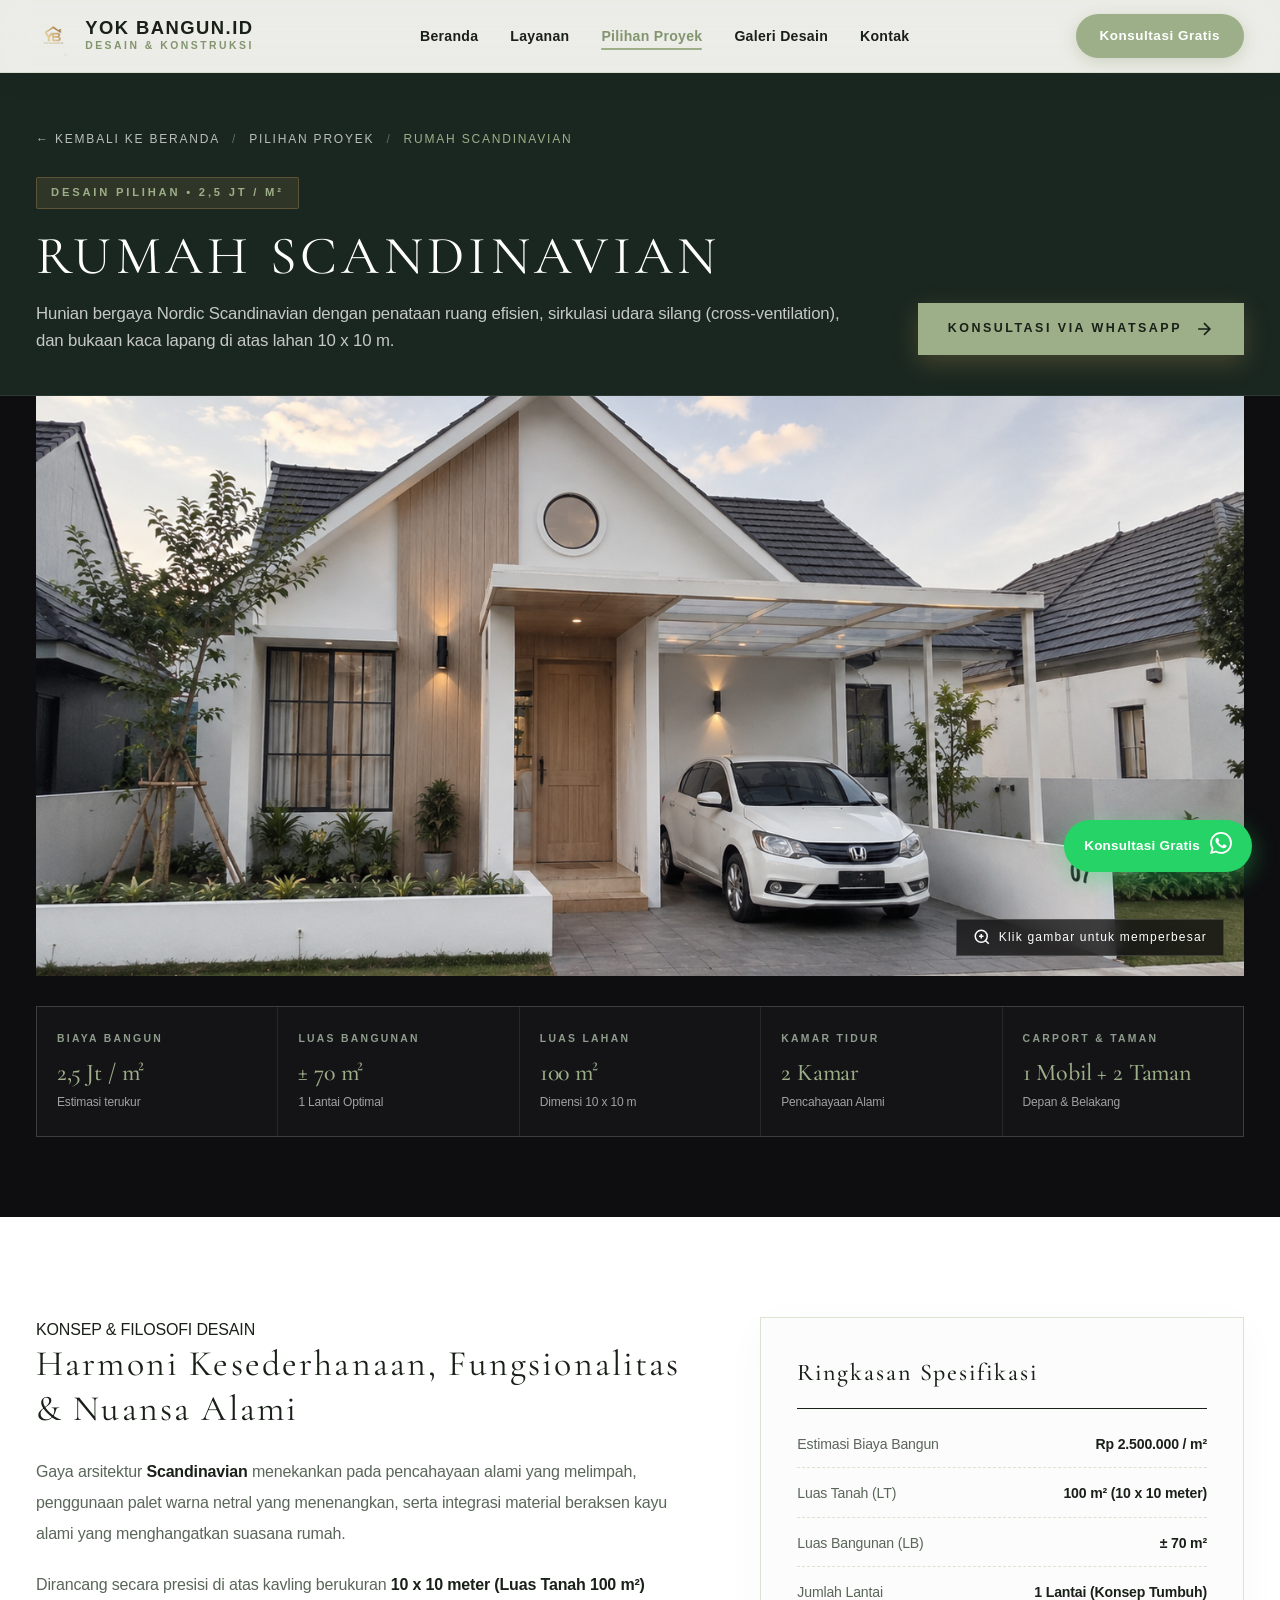
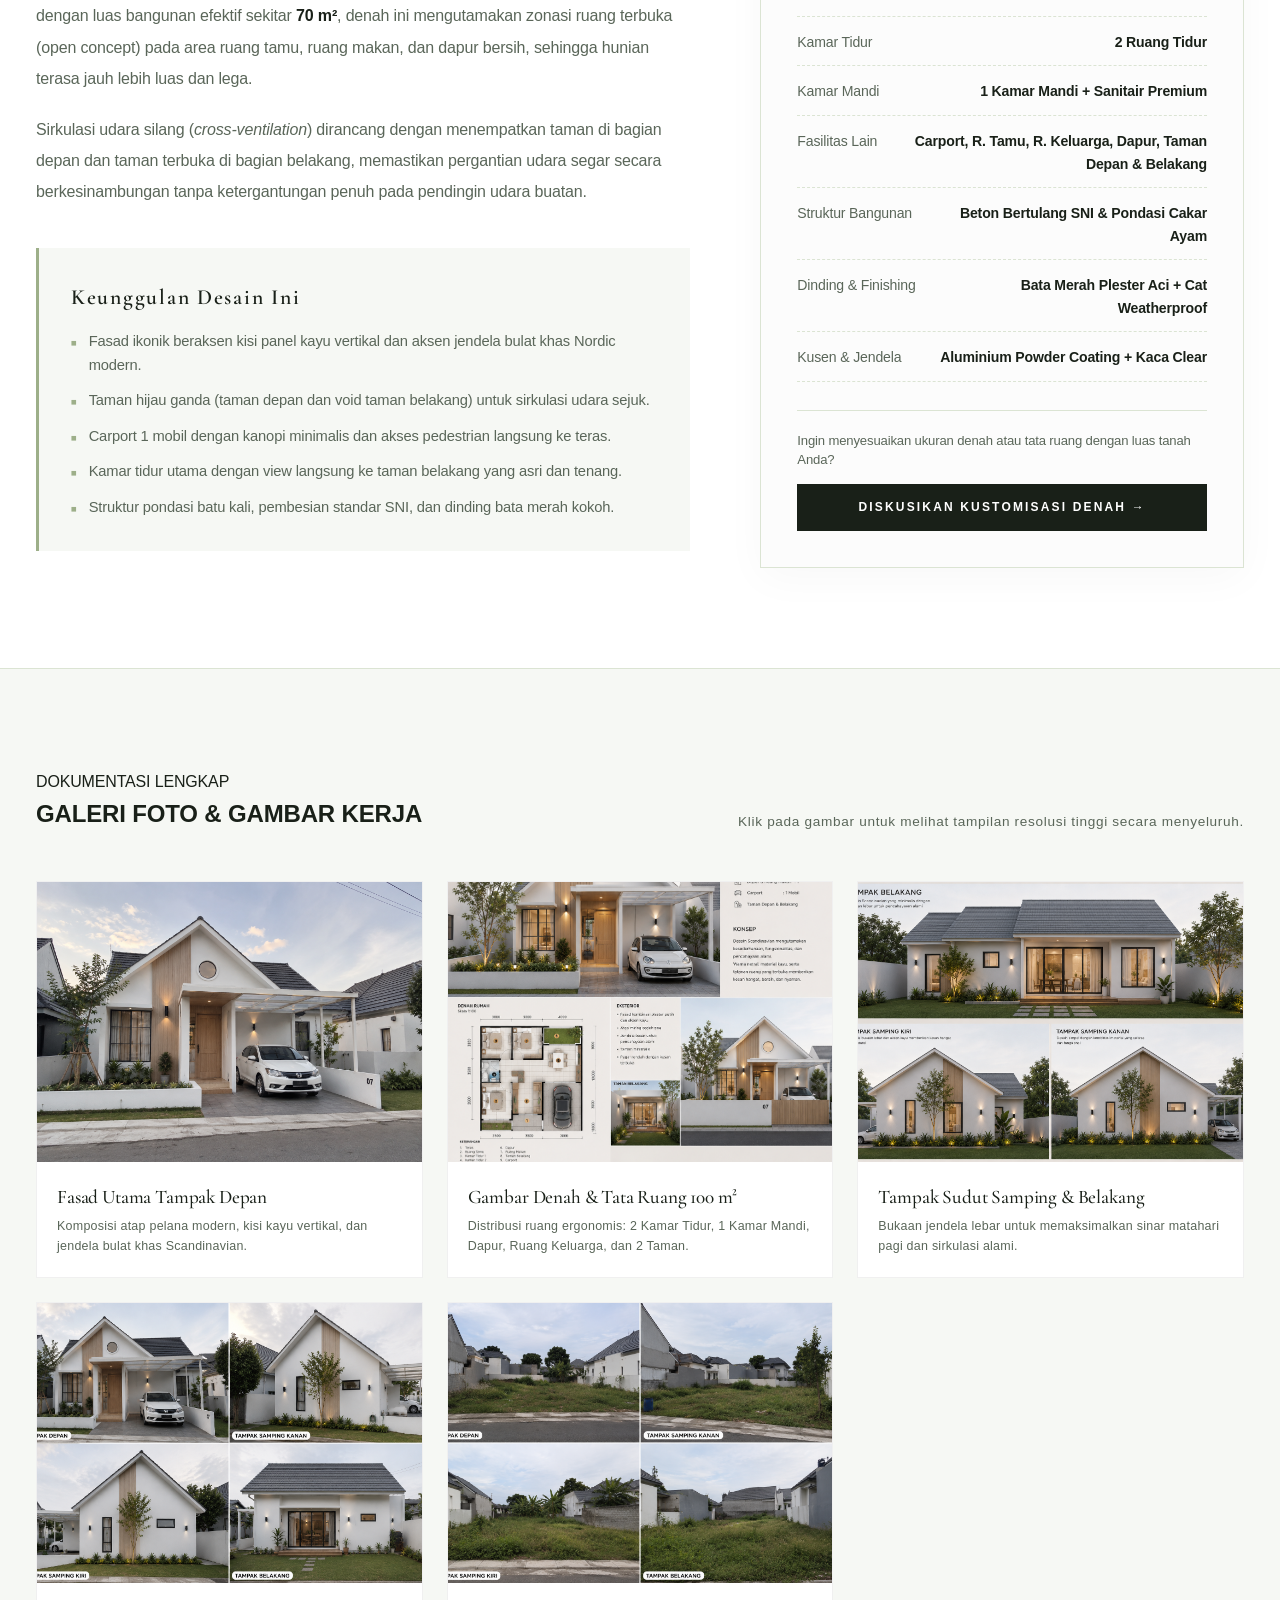
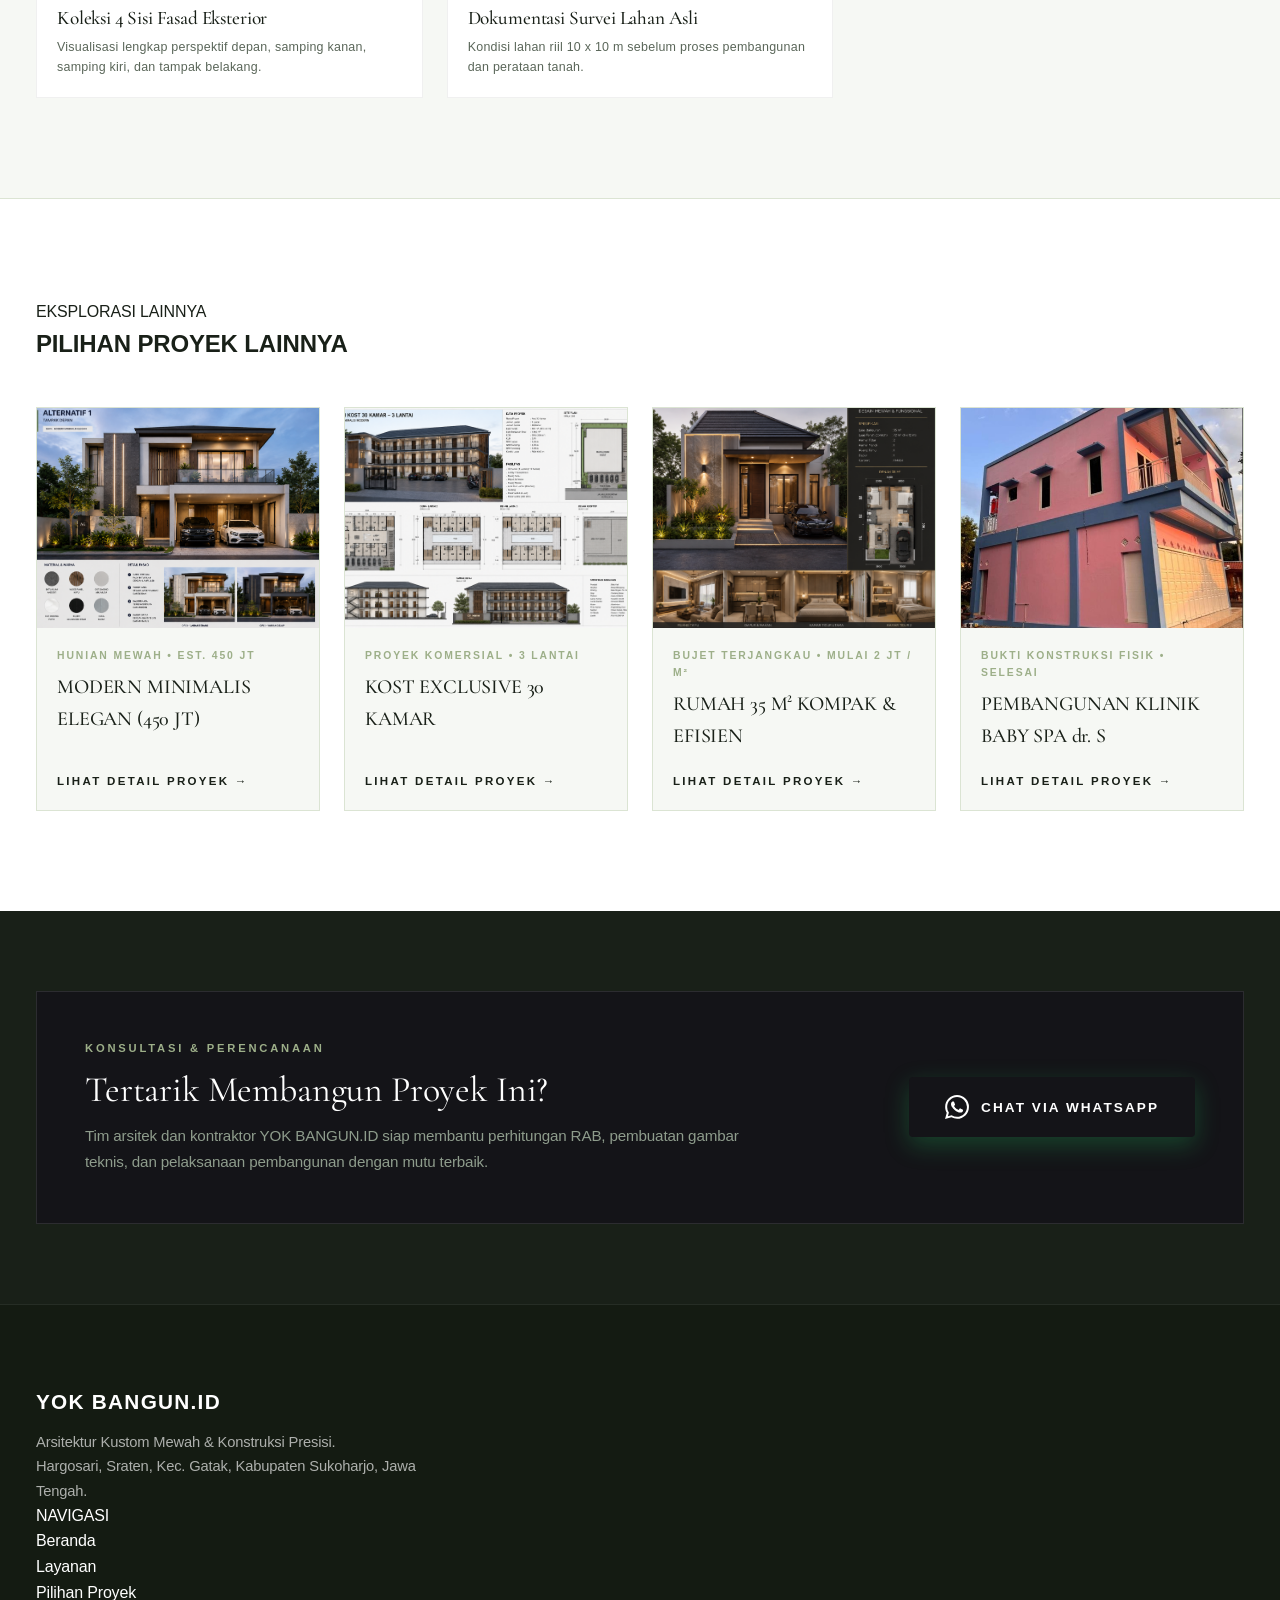
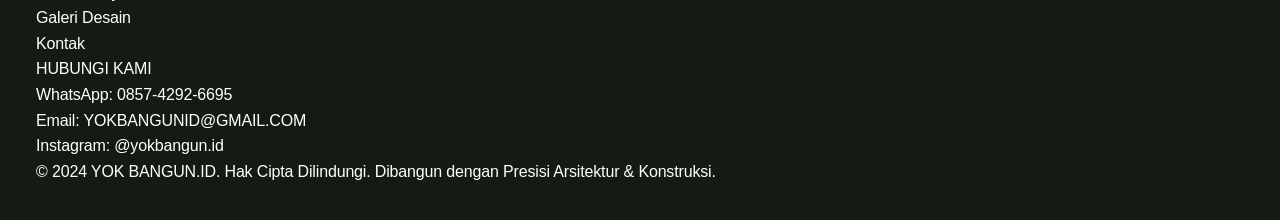
==== commit 46ce785e: "update" ====
--- a/project-detail.html
+++ b/project-detail.html
@@ -35,8 +35,9 @@
             <nav class="main-nav" id="mainNav">
                 <ul class="nav-list">
                     <li><a href="index.html#hero" class="nav-item">Beranda</a></li>
-                    <li><a href="index.html#statement" class="nav-item">Tentang Kami</a></li>
+                    <li><a href="index.html#services" class="nav-item">Layanan</a></li>
                     <li><a href="index.html#selected-projects" class="nav-item active">Pilihan Proyek</a></li>
+                    <li><a href="index.html#gallery" class="nav-item">Galeri Desain</a></li>
                     <li><a href="index.html#contact" class="nav-item">Kontak</a></li>
                 </ul>
             </nav>
@@ -220,11 +221,9 @@
                     <span class="footer-heading">NAVIGASI</span>
                     <ul class="footer-links">
                         <li><a href="index.html#hero">Beranda</a></li>
-                        <li><a href="index.html#statement">Tentang Kami</a></li>
+                        <li><a href="index.html#services">Layanan</a></li>
                         <li><a href="index.html#selected-projects">Pilihan Proyek</a></li>
-                        <li><a href="index.html#philosophy">Cara Kerja</a></li>
                         <li><a href="index.html#gallery">Galeri Desain</a></li>
-                        <li><a href="index.html#portfolio-clinic">Proyek Nyata</a></li>
                         <li><a href="index.html#contact">Kontak</a></li>
                     </ul>
                 </div>
--- a/style.css
+++ b/style.css
@@ -1,35 +1,60 @@
 /* ==========================================================
-   YOK BANGUN.ID — Luxury Architectural & Construction Theme
-   Inspired by Vitruvius Built Editorial Aesthetics
+   YOKBANGUN.ID — Architecture & Construction Landing Theme
+   Color Palette: Authentic Hijau Sage (#9DAF89 from user image)
+   Complementary Warm Ivory, Warm Sand, & Deep Forest Sage
+   With Stacking Sticky Cards, Text Animations, and Classic Hero
    ========================================================== */
 
-/* ── Typography & Variables ── */
+/* ── Typography & Design Tokens ── */
 :root {
+    /* Fonts */
+    --font-primary: 'Plus Jakarta Sans', -apple-system, BlinkMacSystemFont, sans-serif;
     --font-serif: 'Cormorant Garamond', Georgia, serif;
-    --font-sans: 'Montserrat', -apple-system, BlinkMacSystemFont, sans-serif;
-
-    /* Palette: High-contrast luxury architecture */
-    --color-black: #0d0d0e;
-    --color-dark: #141416;
-    --color-dark-gray: #202024;
-    --color-gray-600: #55555c;
-    --color-gray-400: #8e8e96;
-    --color-gray-200: #dedede;
-    --color-gray-100: #f4f4f3;
-    --color-white: #ffffff;
-
-    --color-gold: #c89f58;
-    --color-gold-hover: #b0873e;
-
-    --color-wa: #25d366;
-    --color-ig: #e1306c;
-    --color-gmail: #ea4335;
-
-    --ease-editorial: cubic-bezier(0.25, 1, 0.5, 1);
-    --transition-smooth: all 0.45s var(--ease-editorial);
-}
-
-/* ── Reset & Baseline ── */
+
+    /* Exact Hijau Sage (#9DAF89 from User Image) */
+    --sage-50: #f6f8f4;
+    --sage-100: #ecf1e8;
+    --sage-200: #dbe4d3;
+    --sage-300: #c2d2b5;
+    --sage-400: #aebd9a;
+    --sage-500: #9daf89;        /* Core Authentic Hijau Sage */
+    --sage-600: #82956f;        /* Deep Accent Sage */
+    --sage-700: #667755;
+    --sage-800: #4a573d;
+    --sage-900: #232d20;        /* Deep Forest Sage for Dark Sections */
+    --sage-950: #141b12;
+
+    /* Complementary Warm Earth & Ivory Tones */
+    --bg-page: #faf9f5;          /* Warm Ivory / Linen */
+    --bg-surface: #ffffff;       /* Pure white card surface */
+    --bg-muted: #f4f1ea;         /* Soft Sand */
+    --text-main: #192018;        /* Deep Charcoal */
+    --text-muted: #5a6659;       /* Muted Olive Slate */
+    --text-light: #8e9c8c;       /* Light Muted */
+
+    /* Complementary Warm Accent */
+    --accent-clay: #c67c57;      /* Warm Terracotta */
+    --accent-clay-hover: #b06844;
+    --accent-glow: rgba(198, 124, 87, 0.2);
+
+    /* UI Utilities */
+    --border-subtle: rgba(157, 175, 137, 0.25);
+    --border-card: rgba(157, 175, 137, 0.2);
+    --shadow-sm: 0 4px 14px rgba(25, 32, 24, 0.05);
+    --shadow-md: 0 10px 30px rgba(25, 32, 24, 0.08);
+    --shadow-lg: 0 20px 48px rgba(25, 32, 24, 0.16);
+    --shadow-stack: 0 -10px 35px rgba(0, 0, 0, 0.35), 0 25px 50px rgba(0, 0, 0, 0.45);
+    --radius-sm: 10px;
+    --radius-md: 18px;
+    --radius-lg: 26px;
+    --radius-pill: 9999px;
+
+    --ease-out: cubic-bezier(0.16, 1, 0.3, 1);
+    --transition-fast: 0.25s var(--ease-out);
+    --transition-smooth: 0.45s var(--ease-out);
+}
+
+/* ── Global Reset ── */
 *, *::before, *::after {
     box-sizing: border-box;
     margin: 0;
@@ -39,14 +64,21 @@
 html {
     scroll-behavior: smooth;
     font-size: 16px;
+    width: 100%;
+    max-width: 100%;
+    overflow-x: hidden;
 }
 
 body {
-    font-family: var(--font-sans);
-    background-color: var(--color-white);
-    color: var(--color-black);
-    line-height: 1.65;
+    font-family: var(--font-primary);
+    background-color: var(--bg-page);
+    color: var(--text-main);
+    line-height: 1.6;
+    letter-spacing: -0.01em;
     -webkit-font-smoothing: antialiased;
+    position: relative;
+    width: 100%;
+    max-width: 100%;
     overflow-x: hidden;
 }
 
@@ -59,7 +91,14 @@
 a {
     text-decoration: none;
     color: inherit;
-    transition: var(--transition-smooth);
+    transition: var(--transition-fast);
+}
+
+button {
+    font-family: inherit;
+    cursor: pointer;
+    border: none;
+    background: none;
 }
 
 ul {
@@ -68,76 +107,257 @@
 
 /* ── Containers ── */
 .container-wide {
-    max-width: 1380px;
+    max-width: 1360px;
     margin: 0 auto;
-    padding: 0 40px;
+    padding: 0 36px;
 }
 
 .container-narrow {
     max-width: 880px;
     margin: 0 auto;
-    padding: 0 32px;
-    text-align: center;
-}
-
-/* ── Headers & Typography Hierarchy ── */
-.sub-header {
+    padding: 0 24px;
+}
+
+/* ── Section Kicker Badges ── */
+.section-kicker {
+    display: inline-flex;
+    align-items: center;
+    gap: 8px;
+    font-size: 0.76rem;
+    font-weight: 700;
+    letter-spacing: 0.2em;
+    text-transform: uppercase;
+    color: var(--sage-600);
+    margin-bottom: 14px;
+}
+
+.section-kicker::before {
+    content: "";
+    display: inline-block;
+    width: 8px;
+    height: 8px;
+    border-radius: 50%;
+    background-color: var(--sage-500);
+}
+
+.section-kicker.light {
+    color: var(--sage-300);
+}
+
+.section-kicker.light::before {
+    background-color: var(--sage-500);
+}
+
+/* ==========================================================
+   ENHANCED TEXT & ELEMENT ANIMATIONS (Varied, Architectural & Silky Smooth)
+   ========================================================== */
+
+/* 1. Base Smooth Upward Reveal with De-blur */
+.reveal-text,
+.reveal-fade-up {
+    opacity: 0;
+    transform: translate3d(0, 32px, 0);
+    filter: blur(6px);
+    transition: 
+        opacity 1.05s cubic-bezier(0.16, 1, 0.3, 1),
+        transform 1.05s cubic-bezier(0.16, 1, 0.3, 1),
+        filter 0.95s ease;
+    will-change: opacity, transform, filter;
+    backface-visibility: hidden;
+}
+
+.reveal-text.revealed,
+.reveal-fade-up.revealed {
+    opacity: 1;
+    transform: translate3d(0, 0, 0);
+    filter: blur(0);
+}
+
+/* 2. Headline Masked Line Reveal (Magazine Editorial Effect) */
+.reveal-mask {
+    display: inline-block;
+    overflow: hidden;
+    vertical-align: bottom;
+    line-height: 1.15;
+}
+
+.reveal-mask-inner {
     display: block;
-    font-size: 0.72rem;
-    font-weight: 600;
-    letter-spacing: 0.28em;
-    text-transform: uppercase;
-    color: var(--color-gray-400);
-    margin-bottom: 12px;
-}
-
-.main-header {
-    font-family: var(--font-serif);
-    font-size: clamp(2rem, 3.8vw, 3.4rem);
-    font-weight: 400;
-    letter-spacing: 0.12em;
-    text-transform: uppercase;
-    color: var(--color-black);
-    line-height: 1.2;
-}
-
-/* ── Site Header / Nav ── */
+    opacity: 0;
+    transform: translate3d(0, 115%, 0) rotate(1.2deg);
+    transition: 
+        opacity 0.9s cubic-bezier(0.16, 1, 0.3, 1),
+        transform 1.15s cubic-bezier(0.16, 1, 0.3, 1);
+    will-change: transform, opacity;
+}
+
+.reveal-mask.revealed .reveal-mask-inner {
+    opacity: 1;
+    transform: translate3d(0, 0, 0) rotate(0deg);
+}
+
+/* 3. Category Kicker / Tag Slide with Letter-Spacing Expansion */
+.reveal-tag {
+    opacity: 0;
+    transform: translate3d(-24px, 0, 0);
+    letter-spacing: 0.1em !important;
+    transition: 
+        opacity 0.9s cubic-bezier(0.16, 1, 0.3, 1),
+        transform 0.9s cubic-bezier(0.16, 1, 0.3, 1),
+        letter-spacing 1.1s cubic-bezier(0.16, 1, 0.3, 1);
+    will-change: opacity, transform, letter-spacing;
+}
+
+.reveal-tag.revealed {
+    opacity: 1;
+    transform: translate3d(0, 0, 0);
+    letter-spacing: 0.2em !important;
+}
+
+/* 4. Quote / Blockquote Reveal with Animated Vertical Line */
+.reveal-quote {
+    position: relative;
+    opacity: 0;
+    transform: translate3d(0, 20px, 0) scale(0.98);
+    transition: 
+        opacity 1.1s cubic-bezier(0.16, 1, 0.3, 1),
+        transform 1.1s cubic-bezier(0.16, 1, 0.3, 1);
+    border-left: 3px solid transparent !important;
+}
+
+.reveal-quote::before {
+    content: "";
+    position: absolute;
+    top: 0;
+    left: 0;
+    width: 3px;
+    height: 0;
+    background: var(--sage-500);
+    transition: height 1.1s cubic-bezier(0.16, 1, 0.3, 1) 0.35s;
+}
+
+.reveal-quote.revealed {
+    opacity: 1;
+    transform: translate3d(0, 0, 0) scale(1);
+}
+
+.reveal-quote.revealed::before {
+    height: 100%;
+}
+
+/* 5. Card Soft Zoom & Float Reveal */
+.reveal-card {
+    opacity: 0;
+    transform: translate3d(0, 36px, 0) scale(0.96);
+    transition: 
+        opacity 0.95s cubic-bezier(0.16, 1, 0.3, 1),
+        transform 0.95s cubic-bezier(0.16, 1, 0.3, 1),
+        box-shadow 0.4s ease;
+    will-change: opacity, transform;
+}
+
+.reveal-card.revealed {
+    opacity: 1;
+    transform: translate3d(0, 0, 0) scale(1);
+}
+
+/* 6. Buttons and Actions Smooth Pop Reveal */
+.reveal-btn {
+    opacity: 0;
+    transform: translate3d(0, 22px, 0) scale(0.94);
+    transition: 
+        opacity 0.85s cubic-bezier(0.16, 1, 0.3, 1),
+        transform 0.85s cubic-bezier(0.16, 1, 0.3, 1);
+    will-change: opacity, transform;
+}
+
+.reveal-btn.revealed {
+    opacity: 1;
+    transform: translate3d(0, 0, 0) scale(1);
+}
+
+/* Staggered Timing Delays */
+.delay-1 { transition-delay: 0.12s; }
+.delay-2 { transition-delay: 0.22s; }
+.delay-3 { transition-delay: 0.34s; }
+.delay-4 { transition-delay: 0.46s; }
+.delay-5 { transition-delay: 0.58s; }
+
+/* Subtle Ambient Shimmer for Hero Heading */
+@keyframes ambientShimmer {
+    0% { background-position: 0% 50%; }
+    50% { background-position: 100% 50%; }
+    100% { background-position: 0% 50%; }
+}
+
+.shimmer-text {
+    background: linear-gradient(135deg, #ffffff 0%, var(--sage-200) 45%, #ffffff 70%, #ede6d8 100%);
+    background-size: 200% 200%;
+    -webkit-background-clip: text;
+    -webkit-text-fill-color: transparent;
+    animation: ambientShimmer 8s ease-in-out infinite;
+}
+
+/* Subtitle floating animation */
+@keyframes floatGentle {
+    0%, 100% { transform: translate3d(0, 0, 0); }
+    50% { transform: translate3d(0, -6px, 0); }
+}
+
+.float-element {
+    animation: floatGentle 5s ease-in-out infinite;
+}
+
+/* ==========================================================
+   1. SITE HEADER & NAVBAR (Maintains Old Structure, Modern Font & Sage Colors)
+   ========================================================== */
 .site-header {
     position: fixed;
     top: 0;
     left: 0;
     width: 100%;
     z-index: 1000;
-    padding: 24px 0;
-    transition: var(--transition-smooth);
+    padding: 20px 0;
+    background: transparent;
+    transition: background 0.35s ease, padding 0.35s ease, box-shadow 0.35s ease, backdrop-filter 0.35s ease;
 }
 
 .site-header.scrolled {
-    background: rgba(13, 13, 14, 0.95);
-    backdrop-filter: blur(16px);
+    background: rgba(250, 249, 245, 0.94);
+    backdrop-filter: blur(14px);
+    -webkit-backdrop-filter: blur(14px);
     padding: 14px 0;
-    border-bottom: 1px solid rgba(255, 255, 255, 0.08);
-}
-
-.site-header .nav-container {
-    max-width: 1440px;
+    border-bottom: 1px solid var(--border-subtle);
+    box-shadow: 0 8px 24px rgba(25, 32, 24, 0.05);
+}
+
+.nav-container {
+    max-width: 1360px;
     margin: 0 auto;
-    padding: 0 40px;
+    padding: 0 36px;
     display: flex;
     align-items: center;
     justify-content: space-between;
 }
 
+/* Brand Link */
 .brand-link {
     display: flex;
     align-items: center;
     gap: 14px;
+    text-decoration: none;
+    z-index: 1002;
 }
 
 .brand-logo-img {
     height: 44px;
     width: auto;
-    filter: drop-shadow(0 2px 8px rgba(0,0,0,0.5));
+    object-fit: contain;
+    transition: transform var(--transition-fast);
+}
+
+.brand-link:hover .brand-logo-img {
+    transform: scale(1.05);
 }
 
 .brand-text {
@@ -146,111 +366,163 @@
 }
 
 .brand-name {
-    font-family: var(--font-serif);
-    font-size: 1.3rem;
+    font-size: 1.15rem;
+    font-weight: 800;
+    letter-spacing: 0.08em;
+    color: #ffffff;
+    line-height: 1.15;
+    transition: color var(--transition-fast);
+}
+
+.site-header.scrolled .brand-name {
+    color: var(--text-main);
+}
+
+.brand-sub {
+    font-size: 0.65rem;
     font-weight: 600;
-    letter-spacing: 0.18em;
-    color: var(--color-white);
-    line-height: 1.1;
-}
-
-.brand-sub {
-    font-size: 0.58rem;
-    font-weight: 500;
-    letter-spacing: 0.25em;
-    color: rgba(255, 255, 255, 0.7);
-    margin-top: 2px;
-}
-
-.main-nav .nav-list {
+    letter-spacing: 0.24em;
+    color: var(--sage-400);
+    transition: color var(--transition-fast);
+}
+
+.site-header.scrolled .brand-sub {
+    color: var(--sage-600);
+}
+
+/* Main Nav Links */
+.main-nav {
     display: flex;
     align-items: center;
-    gap: clamp(14px, 1.8vw, 28px);
+}
+
+.nav-list {
+    display: flex;
+    align-items: center;
+    gap: 32px;
 }
 
 .nav-item {
-    font-size: 0.72rem;
-    font-weight: 500;
-    letter-spacing: 0.16em;
-    text-transform: uppercase;
-    color: rgba(255, 255, 255, 0.82);
+    font-size: 0.88rem;
+    font-weight: 600;
+    color: rgba(255, 255, 255, 0.9);
+    letter-spacing: 0.02em;
     position: relative;
     padding: 6px 0;
-    white-space: nowrap;
+    transition: color var(--transition-fast);
+}
+
+.site-header.scrolled .nav-item {
+    color: var(--text-main);
 }
 
 .nav-item::after {
-    content: '';
+    content: "";
     position: absolute;
     bottom: 0;
     left: 0;
-    width: 100%;
-    height: 1px;
-    background: var(--color-gold);
-    transform: scaleX(0);
-    transform-origin: right;
-    transition: transform 0.35s var(--ease-editorial);
+    width: 0%;
+    height: 2px;
+    background: var(--sage-500);
+    border-radius: 2px;
+    transition: width 0.3s var(--ease-out);
 }
 
 .nav-item:hover,
 .nav-item.active {
-    color: var(--color-white);
+    color: var(--sage-400);
+}
+
+.site-header.scrolled .nav-item:hover,
+.site-header.scrolled .nav-item.active {
+    color: var(--sage-600);
 }
 
 .nav-item:hover::after,
 .nav-item.active::after {
-    transform: scaleX(1);
-    transform-origin: left;
-}
-
+    width: 100%;
+}
+
+/* Nav Actions */
 .nav-actions {
     display: flex;
     align-items: center;
     gap: 16px;
+    z-index: 1002;
 }
 
 .nav-cta-btn {
-    font-size: 0.72rem;
-    font-weight: 600;
-    letter-spacing: 0.15em;
-    text-transform: uppercase;
-    padding: 9px 20px;
-    color: var(--color-black);
-    background: var(--color-gold);
-    border: 1px solid var(--color-gold);
-    border-radius: 2px;
-    transition: var(--transition-smooth);
-    white-space: nowrap;
+    display: inline-flex;
+    align-items: center;
+    justify-content: center;
+    padding: 11px 24px;
+    font-size: 0.84rem;
+    font-weight: 700;
+    letter-spacing: 0.04em;
+    color: #ffffff;
+    background: var(--sage-500);
+    border-radius: var(--radius-pill);
+    box-shadow: 0 4px 16px rgba(157, 175, 137, 0.4);
+    transition: var(--transition-fast);
 }
 
 .nav-cta-btn:hover {
-    background: var(--color-white);
-    color: var(--color-black);
-    border-color: var(--color-white);
-    transform: translateY(-1px);
-}
-
+    background: var(--sage-600);
+    transform: translateY(-2px);
+    box-shadow: 0 6px 20px rgba(130, 149, 111, 0.5);
+}
+
+/* Mobile Nav Toggle */
 .nav-toggle-btn {
     display: none;
-    background: none;
-    border: none;
-    cursor: pointer;
-    width: 32px;
-    height: 24px;
-    position: relative;
     flex-direction: column;
-    justify-content: space-between;
+    justify-content: center;
+    gap: 6px;
+    width: 42px;
+    height: 42px;
+    background: rgba(255, 255, 255, 0.15);
+    backdrop-filter: blur(6px);
+    border-radius: 10px;
+    padding: 10px;
+}
+
+.site-header.scrolled .nav-toggle-btn {
+    background: var(--sage-100);
 }
 
 .nav-toggle-btn span {
     display: block;
     width: 100%;
     height: 2px;
-    background: var(--color-white);
-    transition: var(--transition-smooth);
-}
-
-/* ── Hero Section with Background Video ── */
+    background: #ffffff;
+    border-radius: 2px;
+    transition: var(--transition-fast);
+}
+
+.site-header.scrolled .nav-toggle-btn span {
+    background: var(--text-main);
+}
+
+.nav-toggle-btn.active {
+    z-index: 1005;
+    background: rgba(25, 32, 24, 0.08);
+}
+
+.nav-toggle-btn.active span {
+    background: var(--text-main) !important;
+}
+
+.nav-toggle-btn.active span:first-child {
+    transform: translateY(4px) rotate(45deg);
+}
+
+.nav-toggle-btn.active span:last-child {
+    transform: translateY(-4px) rotate(-45deg);
+}
+
+/* ==========================================================
+   2. HERO SECTION (Classic Full-Bleed Video Hero as Before)
+   ========================================================== */
 .hero-section {
     position: relative;
     height: 100vh;
@@ -259,6 +531,7 @@
     align-items: center;
     justify-content: center;
     overflow: hidden;
+    background-color: var(--sage-950);
 }
 
 .video-container {
@@ -271,30 +544,31 @@
     width: 100%;
     height: 100%;
     object-fit: cover;
+    filter: brightness(0.8);
 }
 
 .video-overlay {
     position: absolute;
     inset: 0;
-    background: radial-gradient(circle at center, rgba(13,13,14,0.3) 0%, rgba(13,13,14,0.7) 100%);
-    backdrop-filter: brightness(0.9);
+    background: radial-gradient(circle at center, rgba(20, 27, 18, 0.45) 0%, rgba(15, 21, 14, 0.85) 100%);
+    backdrop-filter: brightness(0.92);
 }
 
 .hero-content {
     position: relative;
     z-index: 2;
     text-align: center;
-    max-width: 900px;
+    max-width: 920px;
     padding: 0 24px;
-    color: var(--color-white);
+    color: #ffffff;
 }
 
 .hero-eyebrow {
-    font-size: 0.76rem;
-    font-weight: 500;
+    font-size: 0.78rem;
+    font-weight: 600;
     letter-spacing: 0.35em;
     text-transform: uppercase;
-    color: rgba(255, 255, 255, 0.8);
+    color: var(--sage-300);
     margin-bottom: 24px;
 }
 
@@ -306,14 +580,15 @@
     text-transform: uppercase;
     line-height: 1.1;
     margin-bottom: 20px;
-    text-shadow: 0 4px 20px rgba(0, 0, 0, 0.6);
+    color: #ffffff;
+    text-shadow: 0 4px 24px rgba(0, 0, 0, 0.6);
 }
 
 .hero-location-text {
-    font-size: 0.8rem;
-    font-weight: 400;
+    font-size: 0.82rem;
+    font-weight: 500;
     letter-spacing: 0.25em;
-    color: rgba(255, 255, 255, 0.7);
+    color: rgba(255, 255, 255, 0.8);
     margin-bottom: 40px;
     text-transform: uppercase;
 }
@@ -327,23 +602,33 @@
     display: inline-flex;
     align-items: center;
     gap: 12px;
-    padding: 14px 36px;
+    padding: 15px 38px;
     background: rgba(255, 255, 255, 0.08);
-    border: 1px solid rgba(255, 255, 255, 0.4);
-    color: var(--color-white);
-    font-size: 0.76rem;
-    font-weight: 600;
-    letter-spacing: 0.26em;
+    border: 1px solid rgba(157, 175, 137, 0.6);
+    color: #ffffff;
+    font-size: 0.78rem;
+    font-weight: 700;
+    letter-spacing: 0.24em;
     text-transform: uppercase;
+    border-radius: var(--radius-pill);
     backdrop-filter: blur(8px);
-    transition: var(--transition-smooth);
+    transition: var(--transition-fast);
 }
 
 .hero-link-btn:hover {
-    background: var(--color-white);
-    color: var(--color-black);
-    border-color: var(--color-white);
-    transform: translateY(-2px);
+    background: var(--sage-500);
+    border-color: var(--sage-500);
+    color: #ffffff;
+    transform: translateY(-3px);
+    box-shadow: 0 8px 24px rgba(157, 175, 137, 0.45);
+}
+
+.hero-link-btn svg {
+    transition: transform var(--transition-fast);
+}
+
+.hero-link-btn:hover svg {
+    transform: translateX(5px);
 }
 
 .scroll-down {
@@ -355,618 +640,901 @@
     display: flex;
     flex-direction: column;
     align-items: center;
-    gap: 10px;
-    color: rgba(255, 255, 255, 0.6);
+    gap: 8px;
+    color: rgba(255, 255, 255, 0.75);
+    text-decoration: none;
+    transition: color var(--transition-fast);
+}
+
+.scroll-down:hover {
+    color: var(--sage-300);
 }
 
 .scroll-label {
-    font-size: 0.62rem;
-    letter-spacing: 0.3em;
+    font-size: 0.65rem;
+    font-weight: 700;
+    letter-spacing: 0.25em;
     text-transform: uppercase;
 }
 
 .scroll-line {
     width: 1px;
-    height: 36px;
-    background: rgba(255, 255, 255, 0.3);
+    height: 32px;
+    background: linear-gradient(to bottom, var(--sage-400), transparent);
+    animation: scrollAnim 2s infinite ease-in-out;
+}
+
+@keyframes scrollAnim {
+    0% { transform: scaleY(0); transform-origin: top; }
+    50% { transform: scaleY(1); transform-origin: top; }
+    50.1% { transform: scaleY(1); transform-origin: bottom; }
+    100% { transform: scaleY(0); transform-origin: bottom; }
+}
+
+/* ==========================================================
+   3. SECTION CERITA KAMI (Story Statement & 2x2 Stats Grid)
+   ========================================================== */
+.about-section {
+    padding: 110px 0;
+    background-color: var(--bg-page);
+    position: relative;
+}
+
+.about-grid {
+    display: grid;
+    grid-template-columns: 1.15fr 1fr;
+    gap: 60px;
+    align-items: center;
+}
+
+.about-headline {
+    font-size: clamp(2.2rem, 3.8vw, 3.4rem);
+    font-weight: 800;
+    line-height: 1.15;
+    letter-spacing: -0.025em;
+    color: var(--text-main);
+    margin-bottom: 24px;
+}
+
+.about-lead {
+    font-size: 1.12rem;
+    font-weight: 600;
+    line-height: 1.65;
+    color: var(--sage-700);
+    margin-bottom: 18px;
+}
+
+.about-desc {
+    font-size: 0.98rem;
+    line-height: 1.75;
+    color: var(--text-muted);
+    margin-bottom: 24px;
+}
+
+.about-quote-box {
+    border-left: 3px solid var(--sage-500);
+    padding-left: 20px;
+    margin: 28px 0;
+    font-style: italic;
+    font-family: var(--font-serif);
+    font-size: 1.18rem;
+    color: var(--sage-900);
+}
+
+.about-action {
+    display: inline-flex;
+    align-items: center;
+    gap: 10px;
+    font-size: 0.88rem;
+    font-weight: 700;
+    color: var(--sage-600);
+    border-bottom: 2px solid var(--sage-300);
+    padding-bottom: 4px;
+    transition: var(--transition-fast);
+}
+
+.about-action:hover {
+    color: var(--sage-700);
+    border-color: var(--sage-600);
+    gap: 14px;
+}
+
+/* 2x2 Stats Grid */
+.stats-grid {
+    display: grid;
+    grid-template-columns: repeat(2, 1fr);
+    gap: 20px;
+}
+
+.stat-card {
+    background: var(--bg-surface);
+    border: 1px solid var(--border-card);
+    border-radius: var(--radius-md);
+    padding: 32px 24px;
+    display: flex;
+    flex-direction: column;
+    justify-content: center;
+    transition: var(--transition-smooth);
+    box-shadow: var(--shadow-sm);
     position: relative;
     overflow: hidden;
 }
 
-.scroll-line::after {
-    content: '';
+.stat-card::after {
+    content: "";
+    position: absolute;
+    top: 0;
+    left: 0;
+    width: 4px;
+    height: 0;
+    background: var(--sage-500);
+    transition: height 0.4s var(--ease-out);
+}
+
+.stat-card:hover {
+    transform: translateY(-5px);
+    box-shadow: var(--shadow-md);
+    border-color: var(--sage-300);
+}
+
+.stat-card:hover::after {
+    height: 100%;
+}
+
+.stat-number {
+    font-size: clamp(2.4rem, 3.2vw, 3.2rem);
+    font-weight: 800;
+    letter-spacing: -0.03em;
+    color: var(--sage-700);
+    line-height: 1.05;
+    margin-bottom: 10px;
+}
+
+.stat-label {
+    font-size: 0.95rem;
+    font-weight: 700;
+    color: var(--text-main);
+    margin-bottom: 6px;
+}
+
+.stat-sub {
+    font-size: 0.82rem;
+    line-height: 1.45;
+    color: var(--text-muted);
+}
+
+/* ==========================================================
+   4. SECTION LAYANAN (Empat Layanan, Satu Pintu — Horizontal Expanding Cards)
+   ========================================================== */
+.services-section {
+    padding: 110px 0;
+    background-color: var(--sage-50);
+}
+
+.services-header {
+    max-width: 760px;
+    margin-bottom: 50px;
+}
+
+.services-headline {
+    font-size: clamp(2.2rem, 3.8vw, 3.4rem);
+    font-weight: 800;
+    line-height: 1.15;
+    letter-spacing: -0.025em;
+    color: var(--text-main);
+    margin-bottom: 16px;
+}
+
+.services-lead {
+    font-size: 1.05rem;
+    line-height: 1.7;
+    color: var(--text-muted);
+}
+
+/* Horizontal Expanding Cards Container */
+.expanding-cards-container {
+    display: flex;
+    gap: 16px;
+    width: 100%;
+    height: 540px;
+    border-radius: var(--radius-lg);
+    overflow: hidden;
+}
+
+.service-card {
+    position: relative;
+    flex: 1;
+    border-radius: var(--radius-md);
+    overflow: hidden;
+    cursor: pointer;
+    transition: flex 0.6s cubic-bezier(0.16, 1, 0.3, 1), transform 0.4s ease;
+    background-color: var(--sage-900);
+    outline: none;
+}
+
+.service-card-bg {
     position: absolute;
     top: 0;
     left: 0;
     width: 100%;
-    height: 50%;
-    background: var(--color-white);
-    animation: scrollAnim 2s infinite ease-in-out;
-}
-
-@keyframes scrollAnim {
-    0% { transform: translateY(-100%); }
-    100% { transform: translateY(200%); }
-}
-
-/* ── Editorial About Section (Clean Architectural Layout - No Badges / No Floating Logo) ── */
-.editorial-about-section {
-    padding: 130px 0;
-    background: var(--color-white);
-    border-bottom: 1px solid var(--color-gray-200);
-}
-
-.about-clean-grid {
+    height: 100%;
+    object-fit: cover;
+    z-index: 1;
+    transition: transform 0.8s cubic-bezier(0.16, 1, 0.3, 1);
+    filter: brightness(0.85);
+}
+
+.service-card-overlay {
+    position: absolute;
+    top: 0;
+    left: 0;
+    width: 100%;
+    height: 100%;
+    z-index: 2;
+    background: linear-gradient(
+        180deg,
+        rgba(20, 27, 18, 0.1) 0%,
+        rgba(20, 27, 18, 0.5) 45%,
+        rgba(15, 21, 14, 0.95) 100%
+    );
+    transition: opacity 0.4s ease;
+}
+
+/* Collapsed State: Vertical Rotated Label Centered */
+.service-collapsed-label {
+    position: absolute;
+    top: 50%;
+    left: 50%;
+    transform: translate(-50%, -50%) rotate(-90deg);
+    transform-origin: center center;
+    white-space: nowrap;
+    z-index: 3;
+    display: flex;
+    align-items: center;
+    justify-content: center;
+    gap: 12px;
+    color: #ffffff;
+    font-size: 0.95rem;
+    font-weight: 700;
+    letter-spacing: 0.12em;
+    text-transform: uppercase;
+    transition: opacity 0.3s ease;
+    opacity: 1;
+    pointer-events: none;
+    width: max-content;
+}
+
+.service-collapsed-label .col-num {
+    color: var(--sage-300);
+    font-weight: 800;
+}
+
+/* Expanded State: Rich Content */
+.service-expanded-content {
+    position: absolute;
+    bottom: 0;
+    left: 0;
+    width: 100%;
+    padding: 40px;
+    z-index: 3;
+    color: #ffffff;
+    opacity: 0;
+    transform: translateY(20px);
+    transition: opacity 0.45s 0.15s ease, transform 0.45s 0.15s var(--ease-out);
+    pointer-events: none;
+    max-width: 580px;
+}
+
+.service-number {
+    font-size: 1.1rem;
+    font-weight: 800;
+    color: var(--sage-300);
+    letter-spacing: 0.1em;
+    margin-bottom: 12px;
+}
+
+.service-title {
+    font-size: clamp(1.5rem, 2vw, 2rem);
+    font-weight: 800;
+    line-height: 1.2;
+    margin-bottom: 14px;
+    color: #ffffff;
+}
+
+.service-text {
+    font-size: 0.94rem;
+    line-height: 1.65;
+    color: rgba(255, 255, 255, 0.88);
+    margin-bottom: 20px;
+}
+
+.service-btn {
+    display: inline-flex;
+    align-items: center;
+    gap: 10px;
+    font-size: 0.84rem;
+    font-weight: 700;
+    letter-spacing: 0.04em;
+    color: #ffffff;
+    background: var(--sage-500);
+    padding: 10px 20px;
+    border-radius: var(--radius-pill);
+    pointer-events: auto;
+    transition: var(--transition-fast);
+}
+
+.service-btn:hover {
+    background: var(--sage-600);
+    transform: translateX(4px);
+}
+
+/* Active / Hovered Card States */
+.service-card.active {
+    flex: 3.5;
+}
+
+.service-card.active .service-card-bg {
+    transform: scale(1.05);
+}
+
+.service-card.active .service-collapsed-label {
+    opacity: 0;
+}
+
+.service-card.active .service-expanded-content {
+    opacity: 1;
+    transform: translateY(0);
+    pointer-events: auto;
+}
+
+/* ==========================================================
+   5. SECTION PROYEK TERPILIH (Stacking Cards Like Mecasa Video)
+   ========================================================== */
+.projects-section {
+    padding: 130px 0 180px;
+    background-color: var(--sage-900);
+    color: #ffffff;
+    position: relative;
+    overflow: visible !important; /* Critical for position: sticky */
+}
+
+.projects-header {
+    max-width: 800px;
+    margin-bottom: 60px;
+}
+
+.projects-headline {
+    font-size: clamp(2.2rem, 3.8vw, 3.4rem);
+    font-weight: 800;
+    line-height: 1.15;
+    letter-spacing: -0.025em;
+    color: #ffffff;
+    margin-bottom: 16px;
+}
+
+.projects-lead {
+    font-size: 1.05rem;
+    line-height: 1.7;
+    color: rgba(255, 255, 255, 0.78);
+}
+
+/* Stacking Cards Container & Item Styles (Matching Mecasa.co.id Reference Video) */
+.projects-showcase-list {
+    position: relative;
+    display: block;
+    width: 100%;
+    padding-bottom: 40px;
+}
+
+.project-item-card {
+    position: -webkit-sticky;
+    position: sticky;
+    margin-bottom: 70px;
+    min-height: 480px;
+    background: #162217;
+    border: 1px solid rgba(157, 175, 137, 0.26);
+    border-radius: 24px;
+    overflow: hidden;
     display: grid;
-    grid-template-columns: 1.1fr 0.9fr;
-    gap: 70px;
-    align-items: center;
-}
-
-.about-clean-media {
+    grid-template-columns: 1.35fr 1fr;
+    box-shadow: 0 -14px 36px rgba(0, 0, 0, 0.45), 0 28px 65px rgba(0, 0, 0, 0.65);
+    will-change: transform, opacity;
+    cursor: pointer;
+    transition: border-color 0.3s ease, box-shadow 0.3s ease;
+}
+
+.project-item-card:hover {
+    border-color: rgba(157, 175, 137, 0.55);
+    box-shadow: 0 -18px 42px rgba(0, 0, 0, 0.55), 0 32px 75px rgba(0, 0, 0, 0.75);
+}
+
+/* Stepped sticky top positions & z-index to create the authentic stacked deck of cards effect */
+.project-item-card:nth-child(1) {
+    top: 85px;
+    z-index: 1;
+}
+
+.project-item-card:nth-child(2) {
+    top: 115px;
+    z-index: 2;
+}
+
+.project-item-card:nth-child(3) {
+    top: 145px;
+    z-index: 3;
+}
+
+.project-item-card:nth-child(4) {
+    top: 175px;
+    z-index: 4;
+}
+
+.project-item-card:nth-child(5) {
+    top: 205px;
+    z-index: 5;
+}
+
+.project-item-card:nth-child(6) {
+    top: 235px;
+    z-index: 6;
+}
+
+.project-item-card:nth-child(7) {
+    top: 265px;
+    z-index: 7;
+}
+
+.project-thumb-box {
     position: relative;
+    min-height: 390px;
     overflow: hidden;
-    background: var(--color-black);
-    box-shadow: 0 24px 60px rgba(0, 0, 0, 0.08);
-}
-
-.about-clean-img {
+}
+
+.project-thumb-img {
     width: 100%;
     height: 100%;
     object-fit: cover;
-    transition: transform 0.8s var(--ease-editorial);
-}
-
-.about-clean-media:hover .about-clean-img {
+    transition: transform 0.7s var(--ease-out);
+}
+
+.project-item-card:hover .project-thumb-img {
     transform: scale(1.04);
 }
 
-.about-clean-headline {
-    font-family: var(--font-serif);
+.project-badge-pill {
+    position: absolute;
+    top: 22px;
+    left: 22px;
+    background: rgba(15, 21, 14, 0.82);
+    backdrop-filter: blur(8px);
+    color: var(--sage-300);
+    padding: 7px 16px;
+    border-radius: var(--radius-pill);
+    font-size: 0.76rem;
+    font-weight: 700;
+    letter-spacing: 0.1em;
+    text-transform: uppercase;
+    border: 1px solid rgba(157, 175, 137, 0.3);
+}
+
+.project-info-box {
+    padding: 48px;
+    display: flex;
+    flex-direction: column;
+    justify-content: center;
+}
+
+.project-location-meta {
+    font-size: 0.75rem;
+    font-weight: 700;
+    letter-spacing: 0.2em;
+    text-transform: uppercase;
+    color: var(--sage-400);
+    margin-bottom: 12px;
+}
+
+.project-item-title {
+    font-size: clamp(1.6rem, 2.2vw, 2.2rem);
+    font-weight: 800;
+    line-height: 1.2;
+    color: #ffffff;
+    margin-bottom: 16px;
+}
+
+.project-item-desc {
+    font-size: 0.95rem;
+    line-height: 1.7;
+    color: rgba(255, 255, 255, 0.82);
+    margin-bottom: 24px;
+}
+
+.project-specs-pills {
+    display: flex;
+    flex-wrap: wrap;
+    gap: 10px;
+    margin-bottom: 30px;
+}
+
+.spec-chip {
+    background: rgba(255, 255, 255, 0.08);
+    border: 1px solid rgba(157, 175, 137, 0.2);
+    padding: 6px 14px;
+    border-radius: 6px;
+    font-size: 0.78rem;
+    font-weight: 600;
+    color: var(--sage-100);
+}
+
+.project-action-link {
+    display: inline-flex;
+    align-items: center;
+    gap: 10px;
+    font-size: 0.88rem;
+    font-weight: 700;
+    letter-spacing: 0.06em;
+    color: #ffffff;
+    background: var(--sage-500);
+    padding: 12px 26px;
+    border-radius: var(--radius-pill);
+    align-self: flex-start;
+    transition: var(--transition-fast);
+}
+
+.project-action-link:hover {
+    background: var(--sage-600);
+    gap: 14px;
+    transform: translateX(4px);
+    box-shadow: 0 4px 16px rgba(157, 175, 137, 0.35);
+}
+
+/* Bottom CTA inside Projects Section */
+.projects-bottom-bar {
+    margin-top: 65px;
+    text-align: center;
+    background: rgba(255, 255, 255, 0.04);
+    border: 1px dashed rgba(157, 175, 137, 0.3);
+    border-radius: var(--radius-md);
+    padding: 36px 24px;
+    position: relative;
+    z-index: 10;
+}
+
+.projects-bottom-bar p {
+    font-size: 1rem;
+    color: rgba(255, 255, 255, 0.88);
+    margin-bottom: 18px;
+}
+
+.projects-bottom-btn {
+    display: inline-flex;
+    align-items: center;
+    gap: 10px;
+    font-size: 0.86rem;
+    font-weight: 700;
+    color: var(--text-main);
+    background: #ffffff;
+    padding: 12px 28px;
+    border-radius: var(--radius-pill);
+    box-shadow: 0 4px 14px rgba(0, 0, 0, 0.2);
+    transition: var(--transition-fast);
+}
+
+.projects-bottom-btn:hover {
+    background: var(--sage-100);
+    color: var(--sage-800);
+    transform: translateY(-2px);
+}
+
+/* ==========================================================
+   6. SECTION CARA KAMI BEKERJA (Process / Workflow Steps)
+   ========================================================== */
+.process-section {
+    padding: 110px 0;
+    background-color: var(--bg-page);
+}
+
+.process-grid {
+    display: grid;
+    grid-template-columns: 1fr 1.35fr;
+    gap: 70px;
+}
+
+.process-sticky-col {
+    position: sticky;
+    top: 120px;
+    align-self: start;
+}
+
+.process-headline {
     font-size: clamp(2.2rem, 3.6vw, 3.2rem);
-    font-weight: 400;
-    letter-spacing: 0.12em;
-    line-height: 1.25;
-    color: var(--color-black);
-    margin-bottom: 24px;
-}
-
-.about-clean-text {
-    font-size: 0.96rem;
-    line-height: 1.95;
-    color: var(--color-gray-600);
+    font-weight: 800;
+    line-height: 1.15;
+    letter-spacing: -0.025em;
+    color: var(--text-main);
     margin-bottom: 18px;
-    font-weight: 300;
-}
-
-.about-clean-text strong {
-    color: var(--color-black);
-    font-weight: 600;
-}
-
-.about-clean-action {
-    margin-top: 32px;
-}
-
-.classic-underline-btn {
+}
+
+.process-desc {
+    font-size: 1.02rem;
+    line-height: 1.7;
+    color: var(--text-muted);
+}
+
+/* Step List */
+.process-steps-list {
+    display: flex;
+    flex-direction: column;
+    gap: 20px;
+}
+
+.step-card {
+    background: var(--bg-surface);
+    border: 1px solid var(--border-card);
+    border-radius: var(--radius-md);
+    padding: 32px 36px;
+    display: flex;
+    gap: 24px;
+    transition: var(--transition-smooth);
+    box-shadow: var(--shadow-sm);
+}
+
+.step-card:hover {
+    border-color: var(--sage-400);
+    transform: translateY(-3px);
+    box-shadow: var(--shadow-md);
+}
+
+.step-num {
+    font-size: 1.1rem;
+    font-weight: 800;
+    color: var(--sage-600);
+    letter-spacing: 0.05em;
+    line-height: 1.3;
+}
+
+.step-content h3 {
+    font-size: 1.25rem;
+    font-weight: 800;
+    color: var(--text-main);
+    margin-bottom: 8px;
+}
+
+.step-content p {
+    font-size: 0.92rem;
+    line-height: 1.65;
+    color: var(--text-muted);
+}
+
+/* ==========================================================
+   7. MARQUEE TICKER (Running Architectural Typography)
+   ========================================================== */
+.marquee-container {
+    background: var(--sage-500);
+    color: #ffffff;
+    overflow: hidden;
+    padding: 24px 0;
+    user-select: none;
+}
+
+.marquee-track {
+    display: flex;
+    width: max-content;
+    animation: marqueeScroll 28s linear infinite;
+}
+
+.marquee-content {
+    display: flex;
+    align-items: center;
+    gap: 36px;
+    padding-right: 36px;
+    font-size: clamp(1.4rem, 2.4vw, 2.2rem);
+    font-weight: 800;
+    letter-spacing: -0.01em;
+    text-transform: uppercase;
+}
+
+.marquee-content span.outline-txt {
+    color: transparent;
+    -webkit-text-stroke: 1.5px rgba(255, 255, 255, 0.85);
+}
+
+.marquee-dot {
     display: inline-block;
-    font-size: 0.8rem;
-    font-weight: 600;
-    letter-spacing: 0.25em;
+    width: 10px;
+    height: 10px;
+    border-radius: 50%;
+    background: #ffffff;
+}
+
+@keyframes marqueeScroll {
+    0% {
+        transform: translateX(0);
+    }
+    100% {
+        transform: translateX(-50%);
+    }
+}
+
+/* Accent badge for physical construction cards & stats kicker */
+.project-badge-pill.accent {
+    background: rgba(198, 124, 87, 0.3);
+    color: #ffd2bb;
+    border-color: rgba(198, 124, 87, 0.6);
+}
+
+.stats-kicker {
+    display: block;
+    font-size: 0.74rem;
+    font-weight: 800;
+    letter-spacing: 0.22em;
+    color: var(--sage-600);
+    margin-bottom: 16px;
     text-transform: uppercase;
-    color: var(--color-black);
-    padding-bottom: 6px;
-    border-bottom: 1.5px solid var(--color-black);
-    transition: var(--transition-smooth);
-}
-
-.classic-underline-btn:hover {
-    color: var(--color-gold);
-    border-color: var(--color-gold);
-    transform: translateY(-1px);
-}
-
-/* ── Selected Projects Showcase Carousel Section ── */
-.selected-projects-section {
-    padding: 100px 0 130px;
-    background: var(--color-gray-100);
-    overflow: hidden;
-}
-
-.section-title-bar {
-    max-width: 1380px;
-    margin: 0 auto 50px;
-    padding: 0 40px;
+}
+
+/* ==========================================================
+   9. SECTION EKSPLORASI DESAIN (Filtered Gallery & Lightbox)
+   ========================================================== */
+.gallery-section {
+    padding: 100px 0;
+    background-color: var(--sage-50);
+}
+
+.gallery-top-bar {
     display: flex;
     justify-content: space-between;
     align-items: flex-end;
-}
-
-.section-lead-note {
-    font-size: 0.88rem;
-    color: var(--color-gray-600);
-    margin-top: 10px;
-    font-weight: 300;
-}
-
-.carousel-nav-arrows {
-    display: flex;
-    gap: 12px;
-}
-
-.arrow-btn {
-    width: 48px;
-    height: 48px;
-    border: 1px solid var(--color-black);
-    background: var(--color-white);
-    color: var(--color-black);
-    font-size: 1.3rem;
-    cursor: pointer;
+    margin-bottom: 40px;
+    flex-wrap: wrap;
+    gap: 24px;
+}
+
+.gallery-title-wrap {
+    display: flex;
+    flex-direction: column;
+    align-items: flex-start;
+    gap: 10px;
+}
+
+.gallery-title-wrap .section-kicker {
+    display: inline-flex;
+    margin-bottom: 0;
+}
+
+.filter-pills-row {
     display: flex;
     align-items: center;
-    justify-content: center;
+    flex-wrap: wrap;
+    gap: 10px;
+}
+
+.filter-btn {
+    padding: 8px 18px;
+    border-radius: var(--radius-pill);
+    font-size: 0.8rem;
+    font-weight: 700;
+    letter-spacing: 0.04em;
+    background: var(--bg-surface);
+    color: var(--text-muted);
+    border: 1px solid var(--border-card);
+    transition: var(--transition-fast);
+}
+
+.filter-btn:hover,
+.filter-btn.active {
+    background: var(--sage-500);
+    color: #ffffff;
+    border-color: var(--sage-500);
+}
+
+.gallery-masonry-grid {
+    display: grid;
+    grid-template-columns: repeat(3, 1fr);
+    gap: 24px;
+}
+
+.gallery-card {
+    background: var(--bg-surface);
+    border-radius: var(--radius-md);
+    overflow: hidden;
+    box-shadow: var(--shadow-sm);
+    border: 1px solid var(--border-card);
     transition: var(--transition-smooth);
-}
-
-.arrow-btn:hover {
-    background: var(--color-black);
-    color: var(--color-white);
-}
-
-.carousel-wrapper {
-    width: 100%;
+    cursor: zoom-in;
+}
+
+.gallery-card:hover {
+    transform: translateY(-4px);
+    box-shadow: var(--shadow-md);
+    border-color: var(--sage-400);
+}
+
+.gallery-card.hidden {
+    display: none;
+}
+
+.gallery-img-box {
+    position: relative;
+    height: 250px;
     overflow: hidden;
-    padding: 0 40px;
-    max-width: 1440px;
-    margin: 0 auto;
-}
-
-.carousel-track {
-    display: flex;
-    gap: 28px;
-    transition: transform 0.6s var(--ease-editorial);
-}
-
-.project-slide {
-    flex: 0 0 calc(33.333% - 19px);
-    min-width: 320px;
-}
-
-.project-card-link {
-    display: block;
-    width: 100%;
-    height: 100%;
-    color: inherit;
-    text-decoration: none;
-    cursor: pointer;
-}
-
-.project-image-box {
-    position: relative;
-    height: 480px;
-    overflow: hidden;
-    background: var(--color-black);
-}
-
-.project-image-box img {
+}
+
+.gallery-img-box img {
     width: 100%;
     height: 100%;
     object-fit: cover;
-    transition: transform 0.8s var(--ease-editorial), filter 0.8s ease;
-    filter: brightness(0.92);
-}
-
-.project-slide:hover img {
-    transform: scale(1.08);
-    filter: brightness(0.75);
-}
-
-.slide-overlay-info {
-    position: absolute;
-    bottom: 0;
-    left: 0;
-    right: 0;
-    padding: 32px;
-    background: linear-gradient(0deg, rgba(13,13,14,0.95) 0%, rgba(13,13,14,0.5) 70%, rgba(13,13,14,0) 100%);
-    color: var(--color-white);
-    transition: var(--transition-smooth);
-    display: flex;
-    flex-direction: column;
-}
-
-.tag-pill {
-    display: inline-block;
-    font-size: 0.65rem;
-    font-weight: 600;
-    letter-spacing: 0.2em;
-    color: var(--color-gold);
-    margin-bottom: 8px;
-    text-transform: uppercase;
-}
-
-.slide-title {
-    font-family: var(--font-serif);
-    font-size: 1.45rem;
-    font-weight: 400;
-    letter-spacing: 0.08em;
-    line-height: 1.25;
-    margin-bottom: 8px;
-}
-
-.slide-desc {
-    font-size: 0.82rem;
-    font-weight: 300;
-    color: rgba(255, 255, 255, 0.8);
-    line-height: 1.5;
-    margin-bottom: 14px;
-}
-
-.slide-cta-badge {
-    display: inline-flex;
-    align-items: center;
-    gap: 6px;
-    font-size: 0.7rem;
-    font-weight: 600;
-    letter-spacing: 0.18em;
-    text-transform: uppercase;
-    color: var(--color-gold);
-    padding-top: 10px;
-    border-top: 1px solid rgba(255, 255, 255, 0.15);
-    transition: var(--transition-smooth);
-}
-
-.project-slide:hover .slide-cta-badge {
-    color: var(--color-white);
-    transform: translateX(4px);
-}
-
-/* ── Detailed Project Spotlight (Left Media, Right Editorial) ── */
-.project-spotlight-section {
-    padding: 120px 0;
-    background: var(--color-white);
-}
-
-.spotlight-grid {
-    display: grid;
-    grid-template-columns: 1.15fr 0.85fr;
-    gap: 64px;
-    align-items: center;
-}
-
-.spotlight-media {
-    overflow: hidden;
-    box-shadow: 0 20px 50px rgba(0, 0, 0, 0.08);
-}
-
-.spotlight-media img {
-    width: 100%;
-    height: 100%;
-    object-fit: cover;
-}
-
-.spotlight-category {
-    font-size: 0.72rem;
-    font-weight: 600;
-    letter-spacing: 0.28em;
-    color: var(--color-gold);
-    text-transform: uppercase;
-    display: block;
-    margin-bottom: 14px;
-}
-
-.spotlight-title {
-    font-family: var(--font-serif);
-    font-size: clamp(2rem, 3vw, 2.8rem);
-    font-weight: 400;
-    letter-spacing: 0.1em;
-    line-height: 1.2;
-    margin-bottom: 8px;
-}
-
-.spotlight-location {
-    font-size: 0.82rem;
-    letter-spacing: 0.15em;
-    color: var(--color-gray-400);
-    text-transform: uppercase;
-    margin-bottom: 28px;
-}
-
-.spotlight-body p {
+    transition: transform 0.6s var(--ease-out);
+}
+
+.gallery-card:hover .gallery-img-box img {
+    transform: scale(1.06);
+}
+
+.gallery-caption {
+    padding: 18px 20px;
+}
+
+.gallery-caption h4 {
     font-size: 0.95rem;
-    line-height: 1.9;
-    color: var(--color-gray-600);
-    margin-bottom: 20px;
-    font-weight: 300;
-}
-
-.spotlight-specs {
-    display: grid;
-    grid-template-columns: repeat(3, 1fr);
-    gap: 20px;
-    margin-top: 36px;
-    padding-top: 28px;
-    border-top: 1px solid var(--color-gray-200);
-}
-
-.spec-label {
-    display: block;
-    font-size: 0.65rem;
-    font-weight: 600;
-    letter-spacing: 0.2em;
-    color: var(--color-gray-400);
+    font-weight: 700;
+    color: var(--text-main);
     margin-bottom: 4px;
 }
 
-.spec-val {
-    font-family: var(--font-serif);
-    font-size: 1.15rem;
-    color: var(--color-black);
-}
-
-.spec-val.highlight {
-    color: var(--color-gold);
-    font-family: var(--font-sans);
+.gallery-caption span {
     font-size: 0.8rem;
-    font-weight: 600;
-    letter-spacing: 0.1em;
-}
-
-.spec-val.highlight:hover {
-    color: var(--color-black);
-}
-
-/* ── Scandinavian Spotlight Variations ── */
-.scandinavian-spotlight {
-    background: var(--color-gray-100);
-    border-top: 1px solid var(--color-gray-200);
-    border-bottom: 1px solid var(--color-gray-200);
-}
-
-.spotlight-grid.reversed {
-    grid-template-columns: 0.85fr 1.15fr;
-}
-
-.spotlight-specs-grid {
-    display: grid;
-    grid-template-columns: repeat(4, 1fr);
-    gap: 16px;
-    margin: 32px 0 28px;
-    padding-top: 24px;
-    border-top: 1px solid rgba(0, 0, 0, 0.08);
-}
-
-.spec-card {
-    background: var(--color-white);
-    padding: 16px;
-    border: 1px solid rgba(0, 0, 0, 0.06);
-    display: flex;
-    flex-direction: column;
-    gap: 4px;
-}
-
-.sc-lbl {
-    font-size: 0.62rem;
-    font-weight: 600;
-    letter-spacing: 0.18em;
-    color: var(--color-gray-400);
-    text-transform: uppercase;
-}
-
-.sc-val {
-    font-family: var(--font-serif);
-    font-size: 1.15rem;
-    font-weight: 500;
-    color: var(--color-black);
-}
-
-.spotlight-action-row {
-    margin-top: 24px;
-}
-
-.hero-link-btn.dark-btn {
-    background: var(--color-black);
-    color: var(--color-white);
-    border-color: var(--color-black);
-}
-
-.hero-link-btn.dark-btn:hover {
-    background: var(--color-gold);
-    border-color: var(--color-gold);
-    color: var(--color-white);
-}
-
-/* ── Deep Dramatic Black Section: "HOW WE WORK" (Vitruvius Philosophy) ── */
-.philosophy-section {
-    padding: 160px 0;
-    background: var(--color-black);
-    color: var(--color-white);
-}
-
-.philosophy-grid {
-    display: grid;
-    grid-template-columns: 0.9fr 1.1fr;
-    gap: 80px;
-    align-items: flex-start;
-}
-
-.philosophy-main-title {
-    font-family: var(--font-serif);
-    font-size: clamp(3rem, 5.5vw, 5.2rem);
-    font-weight: 300;
-    letter-spacing: 0.14em;
-    line-height: 1.05;
-    margin-bottom: 24px;
-}
-
-.philosophy-lead {
-    font-size: 0.8rem;
-    font-weight: 500;
-    letter-spacing: 0.3em;
-    color: var(--color-gold);
-}
-
-.philosophy-content-col {
-    display: flex;
-    flex-direction: column;
-    gap: 56px;
-}
-
-.block-title {
-    font-size: 0.82rem;
-    font-weight: 600;
-    letter-spacing: 0.22em;
-    text-transform: uppercase;
-    color: var(--color-white);
-    margin-bottom: 16px;
-    line-height: 1.4;
-}
-
-.block-desc {
-    font-size: 0.94rem;
-    font-weight: 300;
-    line-height: 2.0;
-    color: var(--color-gray-400);
-}
-
-/* ── Design Gallery & Filter Section ── */
-.gallery-section {
-    padding: 140px 0;
-    background: var(--color-white);
-}
-
-.gallery-header {
-    text-align: center;
-    margin-bottom: 50px;
-}
-
-.filter-bar {
-    display: flex;
-    justify-content: center;
-    flex-wrap: wrap;
-    gap: 12px;
-    margin-top: 36px;
-}
-
-.filter-tag {
-    background: none;
-    border: 1px solid var(--color-gray-200);
-    padding: 10px 24px;
-    font-family: var(--font-sans);
-    font-size: 0.72rem;
-    font-weight: 500;
-    letter-spacing: 0.2em;
-    text-transform: uppercase;
-    color: var(--color-gray-600);
-    cursor: pointer;
-    transition: var(--transition-smooth);
-}
-
-.filter-tag:hover,
-.filter-tag.active {
-    background: var(--color-black);
-    color: var(--color-white);
-    border-color: var(--color-black);
-}
-
-.gallery-masonry {
-    display: grid;
-    grid-template-columns: repeat(3, 1fr);
-    gap: 24px;
-}
-
-.masonry-item {
-    position: relative;
-    cursor: pointer;
-    overflow: hidden;
-}
-
-.masonry-item.hidden {
-    display: none;
-}
-
-.masonry-card {
-    position: relative;
-    overflow: hidden;
-    height: 380px;
-    background: var(--color-dark);
-}
-
-.masonry-card img {
-    width: 100%;
-    height: 100%;
-    object-fit: cover;
-    transition: transform 0.7s var(--ease-editorial);
-}
-
-.masonry-item:hover .masonry-card img {
-    transform: scale(1.08);
-}
-
-.card-caption {
-    position: absolute;
-    inset: 0;
-    background: rgba(13, 13, 14, 0.75);
-    display: flex;
-    flex-direction: column;
-    justify-content: flex-end;
-    padding: 28px;
-    opacity: 0;
-    transition: opacity 0.4s ease;
-}
-
-.masonry-item:hover .card-caption {
-    opacity: 1;
-}
-
-.card-caption h4 {
-    font-family: var(--font-serif);
-    font-size: 1.35rem;
-    font-weight: 400;
-    color: var(--color-white);
-    letter-spacing: 0.06em;
-    margin-bottom: 4px;
-}
-
-.card-caption span {
-    font-size: 0.78rem;
-    font-weight: 300;
-    color: rgba(255, 255, 255, 0.7);
-}
-
-/* ── Execution Portfolio Mosaic (Klinik Baby Spa dr. S) ── */
+    color: var(--text-muted);
+}
+
+/* ==========================================================
+   9B. SECTION BUKTI KONSTRUKSI NYATA (Klinik Baby Spa Wonogiri)
+   ========================================================== */
 .execution-portfolio-section {
-    padding: 130px 0;
-    background: var(--color-gray-100);
+    padding: 100px 0;
+    background-color: #f3efe9;
+    border-top: 1px solid var(--border-soft);
+    border-bottom: 1px solid var(--border-soft);
 }
 
 .execution-header {
     text-align: center;
-    margin-bottom: 60px;
+    max-width: 820px;
+    margin: 0 auto 52px auto;
 }
 
 .execution-sub {
-    font-size: 0.8rem;
-    letter-spacing: 0.2em;
-    color: var(--color-gray-600);
-    margin-top: 10px;
+    font-size: 0.82rem;
+    font-weight: 700;
+    letter-spacing: 0.22em;
+    color: var(--sage-700);
+    margin-top: 12px;
+    text-transform: uppercase;
 }
 
 .execution-mosaic {
     display: grid;
-    grid-template-columns: 1.3fr 0.9fr;
+    grid-template-columns: 1.25fr 0.95fr;
     gap: 24px;
 }
 
 .mosaic-main {
     position: relative;
-    height: 600px;
+    height: 590px;
+    border-radius: var(--radius-md);
     overflow: hidden;
+    background: #151e14;
+    box-shadow: 0 16px 36px rgba(0, 0, 0, 0.12);
 }
 
 .mosaic-main img {
     width: 100%;
     height: 100%;
     object-fit: cover;
+    transition: transform 0.8s ease;
+}
+
+.mosaic-main:hover img {
+    transform: scale(1.03);
 }
 
 .mosaic-overlay {
@@ -974,64 +1542,69 @@
     bottom: 0;
     left: 0;
     right: 0;
-    padding: 40px;
-    background: linear-gradient(0deg, rgba(13,13,14,0.95) 0%, rgba(13,13,14,0) 100%);
-    color: var(--color-white);
+    padding: 38px;
+    background: linear-gradient(0deg, rgba(16, 24, 15, 0.96) 0%, rgba(16, 24, 15, 0.72) 65%, transparent 100%);
+    color: #ffffff;
 }
 
 .mosaic-tag {
-    font-size: 0.68rem;
-    font-weight: 600;
-    letter-spacing: 0.22em;
-    color: var(--color-gold);
-    display: block;
+    font-size: 0.72rem;
+    font-weight: 700;
+    letter-spacing: 0.2em;
+    color: var(--sage-300);
+    display: inline-block;
     margin-bottom: 8px;
+    text-transform: uppercase;
 }
 
 .mosaic-overlay h3 {
     font-family: var(--font-serif);
-    font-size: 1.8rem;
-    font-weight: 400;
-    letter-spacing: 0.08em;
-    margin-bottom: 8px;
+    font-size: 2.1rem;
+    font-weight: 600;
+    letter-spacing: 0.03em;
+    margin-bottom: 10px;
+    color: #ffffff;
 }
 
 .mosaic-overlay p {
-    font-size: 0.88rem;
-    color: var(--color-gray-200);
-    font-weight: 300;
+    font-size: 0.95rem;
+    color: rgba(255, 255, 255, 0.85);
     line-height: 1.6;
-    margin-bottom: 12px;
+    margin-bottom: 20px;
+    max-width: 520px;
 }
 
 .mosaic-link-btn {
     display: inline-flex;
     align-items: center;
     gap: 8px;
-    font-size: 0.75rem;
-    font-weight: 600;
-    letter-spacing: 0.18em;
+    font-size: 0.8rem;
+    font-weight: 700;
+    letter-spacing: 0.16em;
     text-transform: uppercase;
-    color: var(--color-gold);
-    transition: var(--transition-smooth);
+    color: var(--sage-300);
+    transition: all 0.3s ease;
 }
 
 .mosaic-link-btn:hover {
-    color: var(--color-white);
+    color: #ffffff;
     transform: translateX(4px);
 }
 
 .mosaic-side {
     display: grid;
     grid-template-columns: 1fr 1fr;
-    gap: 20px;
+    gap: 18px;
 }
 
 .mosaic-thumb {
     position: relative;
-    height: 290px;
+    height: 282px;
+    border-radius: var(--radius-sm);
     overflow: hidden;
-    background: var(--color-black);
+    background: #151e14;
+    box-shadow: 0 10px 24px rgba(0, 0, 0, 0.08);
+    cursor: pointer;
 }
 
 .mosaic-thumb img {
@@ -1050,508 +1623,1246 @@
     bottom: 12px;
     left: 12px;
     right: 12px;
-    padding: 6px 12px;
-    background: rgba(13,13,14,0.8);
-    backdrop-filter: blur(6px);
-    color: var(--color-white);
+    padding: 8px 12px;
+    background: rgba(16, 24, 15, 0.88);
+    backdrop-filter: blur(8px);
+    color: #ffffff;
+    font-size: 0.76rem;
+    font-weight: 600;
+    letter-spacing: 0.06em;
+    border-radius: 4px;
+    border: 1px solid rgba(255, 255, 255, 0.12);
+}
+
+/* ==========================================================
+   8. SECTION JAMINAN & KOMITMEN MUTU (Unified Trust Banner)
+   ========================================================== */
+.trust-guarantee-section {
+    padding: 80px 0 100px;
+    background-color: var(--bg-page);
+}
+
+.trust-guarantee-box {
+    background: linear-gradient(135deg, #151e14 0%, #1e2a1d 50%, #141b13 100%);
+    border: 1px solid rgba(157, 175, 137, 0.28);
+    border-radius: var(--radius-lg);
+    padding: 68px 52px;
+    color: #ffffff;
+    box-shadow: 0 24px 60px rgba(15, 22, 14, 0.25);
+    position: relative;
+    overflow: hidden;
+}
+
+.trust-guarantee-box::after {
+    content: "";
+    position: absolute;
+    top: -120px;
+    right: -120px;
+    width: 420px;
+    height: 420px;
+    border-radius: 50%;
+    background: radial-gradient(circle, rgba(157, 175, 137, 0.16) 0%, transparent 70%);
+    pointer-events: none;
+}
+
+.trust-header {
+    max-width: 820px;
+    margin-bottom: 48px;
+}
+
+.trust-headline {
+    font-size: clamp(2rem, 3.4vw, 3.1rem);
+    font-weight: 800;
+    line-height: 1.18;
+    letter-spacing: -0.02em;
+    color: #ffffff;
+    margin-bottom: 16px;
+}
+
+.trust-lead {
+    font-size: 1.05rem;
+    line-height: 1.7;
+    color: rgba(255, 255, 255, 0.82);
+}
+
+.trust-features-grid {
+    display: grid;
+    grid-template-columns: repeat(3, 1fr);
+    gap: 26px;
+    margin-bottom: 48px;
+}
+
+.trust-feat-item {
+    background: rgba(255, 255, 255, 0.05);
+    border: 1px solid rgba(157, 175, 137, 0.2);
+    border-radius: var(--radius-md);
+    padding: 34px 28px;
+    transition: transform 0.35s ease, border-color 0.35s ease, background-color 0.35s ease;
+}
+
+.trust-feat-item:hover {
+    transform: translateY(-4px);
+    background: rgba(255, 255, 255, 0.08);
+    border-color: rgba(157, 175, 137, 0.5);
+}
+
+.trust-feat-icon {
+    width: 52px;
+    height: 52px;
+    border-radius: 12px;
+    background: rgba(157, 175, 137, 0.16);
+    color: var(--sage-300);
+    display: flex;
+    align-items: center;
+    justify-content: center;
+    margin-bottom: 20px;
+}
+
+.trust-feat-badge {
     font-size: 0.72rem;
-    letter-spacing: 0.08em;
-}
-
-/* ── Services Row ── */
-.services-minimal-section {
-    padding: 120px 0;
-    background: var(--color-white);
-    border-top: 1px solid var(--color-gray-200);
-}
-
-.services-header-row {
-    margin-bottom: 60px;
-}
-
-.services-row {
+    font-weight: 800;
+    letter-spacing: 0.18em;
+    color: var(--sage-400);
+    text-transform: uppercase;
+    margin-bottom: 10px;
+}
+
+.trust-feat-title {
+    font-size: 1.22rem;
+    font-weight: 800;
+    color: #ffffff;
+    margin-bottom: 12px;
+}
+
+.trust-feat-desc {
+    font-size: 0.92rem;
+    line-height: 1.65;
+    color: rgba(255, 255, 255, 0.78);
+}
+
+.trust-cta-bar {
+    background: rgba(255, 255, 255, 0.05);
+    border: 1px dashed rgba(157, 175, 137, 0.35);
+    border-radius: var(--radius-md);
+    padding: 26px 36px;
+    display: flex;
+    align-items: center;
+    justify-content: space-between;
+    gap: 24px;
+    flex-wrap: wrap;
+}
+
+.trust-cta-text strong {
+    display: block;
+    font-size: 1.12rem;
+    color: #ffffff;
+    margin-bottom: 4px;
+}
+
+.trust-cta-text span {
+    font-size: 0.92rem;
+    color: rgba(255, 255, 255, 0.8);
+}
+
+.trust-cta-btn {
+    display: inline-flex;
+    align-items: center;
+    gap: 12px;
+    background: var(--sage-500);
+    color: #ffffff;
+    padding: 14px 32px;
+    border-radius: var(--radius-pill);
+    font-size: 0.82rem;
+    font-weight: 800;
+    letter-spacing: 0.16em;
+    text-transform: uppercase;
+    transition: var(--transition-fast);
+    flex-shrink: 0;
+}
+
+.trust-cta-btn:hover {
+    background: var(--sage-600);
+    transform: translateX(4px);
+    box-shadow: 0 8px 24px rgba(157, 175, 137, 0.35);
+}
+
+@media (max-width: 960px) {
+    .trust-features-grid {
+        grid-template-columns: 1fr;
+    }
+    .trust-guarantee-box {
+        padding: 40px 24px;
+    }
+    .trust-cta-bar {
+        flex-direction: column;
+        align-items: flex-start;
+    }
+    .trust-cta-btn {
+        width: 100%;
+        justify-content: center;
+    }
+}
+
+/* ==========================================================
+   11. SECTION KONTAK & WORKSHOP (Direct Details Grid)
+   ========================================================== */
+.contact-section {
+    padding: 90px 0;
+    background-color: var(--bg-page);
+}
+
+.contact-grid {
     display: grid;
-    grid-template-columns: repeat(4, 1fr);
-    gap: 32px;
-}
-
-.service-box {
-    padding-top: 24px;
-    border-top: 1.5px solid var(--color-black);
-}
-
-.service-num {
-    display: block;
-    font-family: var(--font-serif);
-    font-size: 1.6rem;
-    color: var(--color-gold);
-    margin-bottom: 12px;
-}
-
-.service-name {
-    font-family: var(--font-serif);
-    font-size: 1.35rem;
-    font-weight: 400;
-    letter-spacing: 0.05em;
-    color: var(--color-black);
-    margin-bottom: 12px;
-}
-
-.service-text {
-    font-size: 0.88rem;
-    color: var(--color-gray-600);
-    line-height: 1.8;
-    font-weight: 300;
-}
-
-/* ── Contact Section (Direct WA, Email, IG, Address, Maps) ── */
-.contact-editorial-section {
-    padding: 140px 0;
-    background: var(--color-dark);
-    color: var(--color-white);
-}
-
-.contact-container-grid {
-    display: grid;
-    grid-template-columns: 1.1fr 0.9fr;
-    gap: 60px;
-    align-items: stretch;
-}
-
-.contact-main-heading {
-    font-family: var(--font-serif);
-    font-size: clamp(2.2rem, 3.8vw, 3.4rem);
-    font-weight: 400;
-    letter-spacing: 0.12em;
-    line-height: 1.2;
-    margin-bottom: 20px;
-    color: var(--color-white);
-}
-
-.contact-intro {
-    font-size: 0.95rem;
-    line-height: 1.9;
-    color: var(--color-gray-400);
-    margin-bottom: 40px;
-    font-weight: 300;
-}
-
-.direct-contact-list {
+    grid-template-columns: 1.2fr 1fr;
+    gap: 50px;
+}
+
+.contact-channels-list {
     display: flex;
     flex-direction: column;
     gap: 16px;
-}
-
-.contact-action-card {
+    margin-top: 24px;
+}
+
+.contact-card-item {
+    background: var(--bg-surface);
+    border: 1px solid var(--border-card);
+    border-radius: var(--radius-md);
+    padding: 20px 24px;
     display: flex;
     align-items: center;
-    gap: 20px;
-    padding: 22px 28px;
-    background: rgba(255, 255, 255, 0.03);
-    border: 1px solid rgba(255, 255, 255, 0.08);
+    gap: 18px;
     transition: var(--transition-smooth);
 }
 
-.contact-action-card:hover {
-    background: rgba(255, 255, 255, 0.08);
-    border-color: rgba(255, 255, 255, 0.25);
-    transform: translateX(8px);
-}
-
-.icon-circle {
+.contact-card-item:hover {
+    border-color: var(--sage-500);
+    transform: translateX(6px);
+    box-shadow: var(--shadow-sm);
+}
+
+.contact-icon-circle {
     width: 48px;
     height: 48px;
-    background: rgba(255, 255, 255, 0.06);
+    border-radius: 50%;
+    background: var(--sage-100);
+    color: var(--sage-700);
     display: flex;
     align-items: center;
     justify-content: center;
     flex-shrink: 0;
 }
 
-.wa-card .icon-circle { color: var(--color-wa); }
-.gmail-card .icon-circle { color: var(--color-gmail); }
-.ig-card .icon-circle { color: var(--color-ig); }
-.location-card .icon-circle { color: var(--color-gold); }
-
-.card-info {
+.contact-card-item:hover .contact-icon-circle {
+    background: var(--sage-500);
+    color: #ffffff;
+}
+
+.contact-info-text {
     flex-grow: 1;
 }
 
-.card-channel {
+.contact-info-label {
     display: block;
-    font-size: 0.65rem;
-    font-weight: 600;
-    letter-spacing: 0.2em;
-    color: var(--color-gray-400);
+    font-size: 0.72rem;
+    font-weight: 700;
+    letter-spacing: 0.14em;
+    text-transform: uppercase;
+    color: var(--text-muted);
     margin-bottom: 2px;
 }
 
-.card-val {
-    font-size: 1.1rem;
-    font-weight: 600;
-    color: var(--color-white);
-    letter-spacing: 0.05em;
-}
-
-.card-val-text {
+.contact-info-val {
+    font-size: 1.05rem;
+    font-weight: 700;
+    color: var(--text-main);
+}
+
+.contact-card-arrow {
+    font-size: 1.2rem;
+    color: var(--sage-400);
+    transition: transform var(--transition-fast);
+}
+
+.contact-card-item:hover .contact-card-arrow {
+    transform: translateX(4px);
+    color: var(--sage-700);
+}
+
+/* Workshop Location Box */
+.workshop-box {
+    background: var(--bg-surface);
+    border: 1px solid var(--border-card);
+    border-radius: var(--radius-md);
+    padding: 36px;
+    box-shadow: var(--shadow-sm);
+}
+
+.workshop-kicker {
+    font-size: 0.74rem;
+    font-weight: 800;
+    letter-spacing: 0.16em;
+    text-transform: uppercase;
+    color: var(--sage-600);
+    display: block;
+    margin-bottom: 10px;
+}
+
+.workshop-heading {
+    font-size: 1.5rem;
+    font-weight: 800;
+    color: var(--text-main);
+    margin-bottom: 14px;
+}
+
+.workshop-address {
+    font-size: 0.95rem;
+    line-height: 1.6;
+    color: var(--text-muted);
+    margin-bottom: 24px;
+}
+
+.workshop-bullets {
+    display: flex;
+    flex-direction: column;
+    gap: 12px;
+    margin-bottom: 28px;
+    border-top: 1px solid var(--border-card);
+    padding-top: 20px;
+}
+
+.wb-item {
     font-size: 0.88rem;
-    color: var(--color-gray-200);
     line-height: 1.5;
-}
-
-.card-arrow {
-    font-size: 1.2rem;
-    color: var(--color-gray-400);
-    transition: transform 0.3s ease;
-}
-
-.contact-action-card:hover .card-arrow {
-    transform: translateX(4px);
-    color: var(--color-white);
-}
-
-/* ── Contact Location Showcase (Replaces Map iframe) ── */
-.contact-location-showcase {
-    background: rgba(255, 255, 255, 0.02);
-    border: 1px solid rgba(255, 255, 255, 0.08);
-    display: flex;
+    color: var(--text-main);
+}
+
+.wb-item strong {
+    color: var(--sage-700);
+}
+
+.workshop-cta-btn {
+    display: block;
+    text-align: center;
+    background: var(--sage-500);
+    color: #ffffff;
+    font-size: 0.88rem;
+    font-weight: 700;
+    padding: 12px;
+    border-radius: var(--radius-pill);
+    transition: var(--transition-fast);
+}
+
+.workshop-cta-btn:hover {
+    background: var(--sage-600);
+}
+
+/* ==========================================================
+   12. FOOTER (Minimalist Architectural Theme)
+   ========================================================== */
+.site-footer {
+    background: var(--sage-950);
+    color: #ffffff;
+    padding: 80px 0 36px;
+    border-top: 1px solid rgba(255, 255, 255, 0.08);
+}
+
+.footer-top-grid {
+    display: grid;
+    grid-template-columns: 1.5fr 1fr 1fr;
+    gap: 60px;
+    margin-bottom: 60px;
+}
+
+.footer-brand-title {
+    font-size: 1.3rem;
+    font-weight: 800;
+    letter-spacing: 0.06em;
+    color: #ffffff;
+    margin-bottom: 12px;
+}
+
+.footer-tagline {
+    font-size: 0.92rem;
+    line-height: 1.65;
+    color: rgba(255, 255, 255, 0.65);
+    max-width: 380px;
+}
+
+.footer-col-title {
+    font-size: 0.8rem;
+    font-weight: 800;
+    letter-spacing: 0.16em;
+    text-transform: uppercase;
+    color: var(--sage-300);
+    margin-bottom: 18px;
+}
+
+.footer-nav-list {
+    display: flex;
+    flex-direction: column;
+    gap: 10px;
+}
+
+.footer-nav-list a {
+    font-size: 0.88rem;
+    color: rgba(255, 255, 255, 0.7);
+    transition: var(--transition-fast);
+}
+
+.footer-nav-list a:hover {
+    color: var(--sage-300);
+    transform: translateX(3px);
+}
+
+.footer-bottom-row {
+    border-top: 1px solid rgba(255, 255, 255, 0.08);
+    padding-top: 30px;
+    display: flex;
+    justify-content: space-between;
     align-items: center;
-}
-
-.location-box-inner {
-    padding: 48px 40px;
-    width: 100%;
-}
-
-.location-kicker {
-    font-size: 0.68rem;
-    font-weight: 600;
-    letter-spacing: 0.25em;
-    color: var(--color-gold);
-    text-transform: uppercase;
-    display: block;
-    margin-bottom: 12px;
-}
-
-.location-heading {
-    font-family: var(--font-serif);
-    font-size: 1.8rem;
-    letter-spacing: 0.1em;
-    color: var(--color-white);
-    margin-bottom: 16px;
-}
-
-.location-address {
-    font-size: 1.05rem;
-    line-height: 1.8;
-    color: var(--color-white);
-    margin-bottom: 32px;
-    padding-bottom: 24px;
-    border-bottom: 1px solid rgba(255, 255, 255, 0.08);
-}
-
-.location-details-list {
-    display: flex;
-    flex-direction: column;
-    gap: 18px;
-    margin-bottom: 36px;
-}
-
-.loc-item {
-    display: flex;
-    flex-direction: column;
-    gap: 4px;
-}
-
-.loc-lbl {
-    font-size: 0.66rem;
-    font-weight: 600;
-    letter-spacing: 0.18em;
-    color: var(--color-gray-400);
-}
-
-.loc-val {
-    font-size: 0.88rem;
-    color: var(--color-gray-200);
-    line-height: 1.6;
-}
-
-.location-btn {
-    display: inline-block;
-    padding: 14px 28px;
-    background: var(--color-white);
-    color: var(--color-black);
-    font-size: 0.76rem;
-    font-weight: 600;
-    letter-spacing: 0.18em;
-    text-transform: uppercase;
-    transition: var(--transition-smooth);
-}
-
-.location-btn:hover {
-    background: var(--color-gold);
-    color: var(--color-white);
-    transform: translateY(-2px);
-}
-
-/* ── Site Footer ── */
-.site-footer {
-    padding: 80px 0 40px;
-    background: var(--color-black);
-    color: var(--color-white);
-    border-top: 1px solid rgba(255, 255, 255, 0.06);
-}
-
-.footer-top {
-    display: grid;
-    grid-template-columns: 2fr 1fr 1.2fr;
-    gap: 60px;
-    padding-bottom: 60px;
-    border-bottom: 1px solid rgba(255, 255, 255, 0.08);
-}
-
-.footer-brand-title {
-    font-family: var(--font-serif);
-    font-size: 1.6rem;
-    letter-spacing: 0.16em;
-    margin-bottom: 14px;
-}
-
-.footer-tagline {
     font-size: 0.82rem;
-    line-height: 1.8;
-    color: var(--color-gray-400);
-    font-weight: 300;
-}
-
-.footer-heading {
-    display: block;
-    font-size: 0.68rem;
-    font-weight: 600;
-    letter-spacing: 0.25em;
-    color: var(--color-gold);
-    margin-bottom: 20px;
-}
-
-.footer-links li {
-    margin-bottom: 10px;
-}
-
-.footer-links a {
-    font-size: 0.82rem;
-    color: var(--color-gray-400);
-    letter-spacing: 0.05em;
-}
-
-.footer-links a:hover {
-    color: var(--color-white);
-}
-
-.footer-bottom {
-    padding-top: 30px;
-    text-align: center;
-}
-
-.footer-bottom p {
-    font-size: 0.72rem;
-    letter-spacing: 0.1em;
-    color: var(--color-gray-600);
-}
-
-/* ── Floating WhatsApp Button ── */
+    color: rgba(255, 255, 255, 0.5);
+}
+
+/* ==========================================================
+   13. FLOATING WHATSAPP BUTTON & LIGHTBOX MODAL
+   ========================================================== */
 .floating-wa-btn {
     position: fixed;
-    bottom: 32px;
-    right: 32px;
+    bottom: 28px;
+    right: 28px;
     z-index: 999;
     display: flex;
     align-items: center;
-    gap: 12px;
-    cursor: pointer;
-}
-
-.wa-icon-wrapper {
-    width: 60px;
-    height: 60px;
-    background: var(--color-wa);
-    border-radius: 50%;
-    color: var(--color-white);
-    display: flex;
+    gap: 10px;
+    background: #25d366;
+    color: #ffffff;
+    padding: 12px 20px;
+    border-radius: var(--radius-pill);
+    box-shadow: 0 8px 24px rgba(37, 211, 102, 0.4);
+    font-size: 0.84rem;
+    font-weight: 700;
+    letter-spacing: 0.02em;
+    transition: var(--transition-fast);
+}
+
+.floating-wa-btn:hover {
+    transform: translateY(-3px) scale(1.03);
+    box-shadow: 0 12px 30px rgba(37, 211, 102, 0.5);
+    color: #ffffff;
+}
+
+.floating-wa-btn svg {
+    width: 22px;
+    height: 22px;
+    flex-shrink: 0;
+}
+
+/* Lightbox Modal */
+.lightbox-modal {
+    position: fixed;
+    top: 0;
+    left: 0;
+    width: 100vw;
+    height: 100vh;
+    background: rgba(10, 16, 13, 0.94);
+    backdrop-filter: blur(12px);
+    z-index: 2000;
+    display: none;
     align-items: center;
     justify-content: center;
-    box-shadow: 0 10px 30px rgba(37, 211, 102, 0.4);
-    transition: transform 0.3s var(--ease-editorial);
-}
-
-.floating-wa-btn:hover .wa-icon-wrapper {
-    transform: scale(1.1);
-}
-
-.wa-tooltip {
-    background: var(--color-black);
-    color: var(--color-white);
-    padding: 8px 16px;
-    font-size: 0.75rem;
-    font-weight: 500;
-    letter-spacing: 0.1em;
-    border-radius: 3px;
-    box-shadow: 0 6px 20px rgba(0,0,0,0.3);
-    opacity: 0;
-    transform: translateX(10px);
-    transition: var(--transition-smooth);
-    pointer-events: none;
-    white-space: nowrap;
-}
-
-.floating-wa-btn:hover .wa-tooltip {
-    opacity: 1;
-    transform: translateX(0);
-}
-
-/* ── Lightbox Modal ── */
-.lightbox-modal {
-    position: fixed;
-    inset: 0;
-    z-index: 10000;
-    background: rgba(13, 13, 14, 0.95);
-    backdrop-filter: blur(12px);
-    display: flex;
+    padding: 40px;
+}
+
+.lightbox-modal.active {
+    display: flex;
+    animation: quoteFade 0.3s ease;
+}
+
+.lightbox-box {
+    max-width: 90vw;
+    max-height: 85vh;
+    position: relative;
+    display: flex;
+    flex-direction: column;
     align-items: center;
-    justify-content: center;
-    opacity: 0;
-    pointer-events: none;
-    transition: opacity 0.4s ease;
-}
-
-.lightbox-modal.active {
-    opacity: 1;
-    pointer-events: auto;
+}
+
+.lightbox-box img {
+    max-width: 100%;
+    max-height: 75vh;
+    object-fit: contain;
+    border-radius: var(--radius-sm);
+    box-shadow: 0 20px 50px rgba(0, 0, 0, 0.6);
+}
+
+.lightbox-caption-text {
+    margin-top: 14px;
+    color: #ffffff;
+    font-size: 0.92rem;
+    font-weight: 600;
+    text-align: center;
 }
 
 .lightbox-close-btn {
     position: absolute;
-    top: 32px;
-    right: 40px;
+    top: -45px;
+    right: 0;
+    color: #ffffff;
+    font-size: 2rem;
+    line-height: 1;
     background: none;
     border: none;
-    color: var(--color-white);
-    font-size: 2.4rem;
     cursor: pointer;
-    line-height: 1;
-}
-
-.lightbox-content {
-    max-width: 90vw;
-    max-height: 85vh;
-    text-align: center;
-}
-
-.lightbox-content img {
-    max-width: 100%;
-    max-height: 75vh;
-    margin: 0 auto 16px;
-    box-shadow: 0 10px 40px rgba(0,0,0,0.6);
-}
-
-.lightbox-caption {
-    color: var(--color-gray-200);
-    font-family: var(--font-serif);
-    font-size: 1.2rem;
-    letter-spacing: 0.08em;
-}
-
-/* ── Responsive Queries ── */
-@media (max-width: 1100px) {
-    .about-clean-grid {
+    transition: var(--transition-fast);
+}
+
+.lightbox-close-btn:hover {
+    color: var(--sage-300);
+    transform: scale(1.15);
+}
+
+/* ==========================================================
+   14. RESPONSIVE BREAKPOINTS (Mobile, Tablet, Desktop)
+   ========================================================== */
+@media (max-width: 1080px) {
+    .about-grid,
+    .process-grid,
+    .contact-grid {
         grid-template-columns: 1fr;
         gap: 40px;
     }
-    .project-slide {
-        flex: 0 0 calc(50% - 14px);
-    }
-    .spotlight-grid,
-    .spotlight-grid.reversed {
+
+    .process-sticky-col {
+        position: static;
+    }
+
+    .project-item-card {
         grid-template-columns: 1fr;
-        gap: 40px;
-    }
-    .philosophy-grid {
-        grid-template-columns: 1fr;
-        gap: 50px;
-    }
-    .gallery-masonry {
+    }
+
+    .project-thumb-box {
+        min-height: 280px;
+    }
+
+    .project-info-box {
+        padding: 32px 28px;
+    }
+
+    .gallery-masonry-grid {
         grid-template-columns: repeat(2, 1fr);
     }
-    .services-row {
-        grid-template-columns: repeat(2, 1fr);
-    }
-    .contact-container-grid {
-        grid-template-columns: 1fr;
-    }
-    .contact-location-showcase {
-        min-height: auto;
-    }
-}
-
-@media (max-width: 992px) {
-    .site-header .nav-container {
+
+    .footer-top-grid {
+        grid-template-columns: 1fr 1fr;
+    }
+}
+
+@media (max-width: 860px) {
+    /* Responsive Containers & Section Spacing */
+    .container-wide {
         padding: 0 24px;
     }
+
+    .nav-container {
+        padding: 0 24px;
+    }
+
+    .about-section,
+    .services-section,
+    .process-section,
+    .gallery-section,
+    .execution-portfolio-section,
+    .contact-section {
+        padding: 80px 0;
+    }
+
+    .projects-section {
+        padding: 90px 0 110px;
+    }
+
+    /* Navbar Drawer on Mobile */
+    .nav-toggle-btn {
+        display: flex;
+    }
+
     .main-nav {
         position: fixed;
         top: 0;
         right: -100%;
-        width: 100%;
+        width: 82%;
+        max-width: 380px;
         height: 100vh;
-        background: rgba(13, 13, 14, 0.98);
-        backdrop-filter: blur(20px);
-        display: flex;
-        align-items: center;
-        justify-content: center;
-        transition: right 0.5s var(--ease-editorial);
-    }
+        background: var(--bg-page);
+        box-shadow: -10px 0 30px rgba(0, 0, 0, 0.15);
+        padding: 100px 36px 40px;
+        transition: right 0.4s cubic-bezier(0.16, 1, 0.3, 1);
+        z-index: 1001;
+    }
+
     .main-nav.active {
         right: 0;
     }
-    .main-nav .nav-list {
+
+    .nav-list {
         flex-direction: column;
-        gap: 28px;
-        text-align: center;
-    }
+        align-items: flex-start;
+        gap: 22px;
+    }
+
     .nav-item {
         font-size: 1.1rem;
-    }
-    .nav-actions .nav-cta-btn {
+        color: var(--text-main) !important;
+    }
+
+    .nav-cta-btn {
         display: none;
     }
-    .nav-toggle-btn {
+
+    /* Hero Mobile */
+    .hero-section {
+        min-height: 560px;
+        height: 100svh;
+    }
+    .hero-content {
+        padding: 0 16px;
+    }
+    .hero-eyebrow {
+        font-size: 0.68rem;
+        letter-spacing: 0.2em;
+        margin-bottom: 18px;
+    }
+    .hero-heading {
+        font-size: clamp(2.1rem, 9vw, 3.4rem);
+        letter-spacing: 0.08em;
+        margin-bottom: 16px;
+        word-break: normal;
+    }
+    .hero-location-text {
+        font-size: 0.72rem;
+        letter-spacing: 0.14em;
+        margin-bottom: 32px;
+        line-height: 1.6;
+    }
+    .hero-link-btn {
+        padding: 13px 28px;
+        font-size: 0.72rem;
+        letter-spacing: 0.18em;
+        width: 100%;
+        max-width: 300px;
+        justify-content: center;
+    }
+    .scroll-down {
+        bottom: 24px;
+    }
+    .scroll-line {
+        height: 26px;
+    }
+
+    /* Stacking Cards on Mobile */
+    .project-item-card {
+        position: static;
+        margin-bottom: 26px;
+        min-height: auto;
+    }
+
+    /* Services Accordion Switch to Dynamic Vertical Stretch on Mobile (Prevents Any Cutoff) */
+    .expanding-cards-container {
+        flex-direction: column;
+        height: auto;
+        gap: 16px;
+    }
+
+    .service-card {
+        min-height: 330px;
         display: flex;
-    }
-    .nav-toggle-btn.active span:nth-child(1) {
-        transform: translateY(11px) rotate(45deg);
-    }
-    .nav-toggle-btn.active span:nth-child(2) {
-        transform: translateY(-11px) rotate(-45deg);
-    }
-    .project-slide {
-        flex: 0 0 100%;
-    }
-    .gallery-masonry {
+        flex-direction: column;
+        justify-content: flex-end;
+        position: relative;
+        flex: none !important;
+        border-radius: var(--radius-md);
+        overflow: hidden;
+    }
+
+    .service-collapsed-label {
+        display: none !important;
+    }
+
+    .service-expanded-content {
+        position: relative !important;
+        bottom: auto !important;
+        left: auto !important;
+        width: 100% !important;
+        max-width: 100% !important;
+        opacity: 1 !important;
+        transform: none !important;
+        pointer-events: auto !important;
+        padding: 28px 24px 24px !important;
+        box-sizing: border-box;
+    }
+
+    /* Stats Grid */
+    .stats-grid {
         grid-template-columns: 1fr;
     }
+
+    .gallery-masonry-grid {
+        grid-template-columns: 1fr;
+    }
+
+    /* Execution Mosaic Mobile */
     .execution-mosaic {
         grid-template-columns: 1fr;
     }
+
     .mosaic-main {
-        height: 380px;
-    }
-    .services-row {
+        height: 360px;
+    }
+
+    .mosaic-overlay {
+        padding: 24px;
+    }
+
+    .mosaic-overlay h3 {
+        font-size: 1.5rem;
+    }
+
+    .mosaic-side {
+        grid-template-columns: 1fr 1fr;
+        gap: 12px;
+    }
+
+    .mosaic-thumb {
+        height: 190px;
+    }
+
+    .footer-top-grid {
         grid-template-columns: 1fr;
-    }
-    .footer-top {
+        gap: 36px;
+    }
+
+    .footer-bottom-row {
+        flex-direction: column;
+        gap: 12px;
+        text-align: center;
+    }
+
+    .cta-box {
+        padding: 60px 24px;
+    }
+}
+
+/* ── Specific Tuning for Mobile / Smartphones (<= 480px) ── */
+@media (max-width: 480px) {
+    .container-wide {
+        padding: 0 16px;
+    }
+
+    .nav-container {
+        padding: 0 16px;
+    }
+
+    .brand-logo-img {
+        height: 36px;
+    }
+
+    .brand-name {
+        font-size: 1.05rem;
+    }
+
+    .brand-sub {
+        font-size: 0.58rem;
+        letter-spacing: 0.16em;
+    }
+
+    .main-nav {
+        width: 86%;
+        max-width: 320px;
+        padding: 85px 22px 30px;
+    }
+
+    .nav-list {
+        gap: 18px;
+    }
+
+    .nav-item {
+        font-size: 1.02rem;
+    }
+
+    /* Hero Section */
+    .hero-section {
+        min-height: 520px;
+    }
+
+    .hero-eyebrow {
+        font-size: 0.65rem;
+        letter-spacing: 0.12em;
+        line-height: 1.4;
+        margin-bottom: 14px;
+    }
+
+    .hero-heading {
+        font-size: clamp(1.85rem, 8.2vw, 2.5rem);
+        letter-spacing: 0.05em;
+        line-height: 1.15;
+        margin-bottom: 14px;
+        word-break: normal;
+    }
+
+    .hero-location-text {
+        font-size: 0.68rem;
+        letter-spacing: 0.08em;
+        line-height: 1.5;
+        margin-bottom: 26px;
+    }
+
+    .hero-link-btn {
+        width: 100%;
+        max-width: 270px;
+        padding: 12px 18px;
+        font-size: 0.72rem;
+        letter-spacing: 0.14em;
+    }
+
+    /* Headings Across Site */
+    .about-headline,
+    .services-headline,
+    .projects-headline,
+    .process-headline,
+    .trust-headline {
+        font-size: clamp(1.75rem, 7vw, 2.2rem);
+        line-height: 1.2;
+    }
+
+    .about-lead,
+    .services-lead,
+    .projects-lead,
+    .process-desc,
+    .trust-lead {
+        font-size: 0.92rem;
+        line-height: 1.6;
+    }
+
+    /* Stats Grid */
+    .stat-card {
+        padding: 20px 16px;
+    }
+
+    .stat-number {
+        font-size: 2.1rem;
+        margin-bottom: 6px;
+    }
+
+    .stat-label {
+        font-size: 0.88rem;
+    }
+
+    .stat-sub {
+        font-size: 0.78rem;
+    }
+
+    /* Services Section — No Overflow / Cutoff */
+    .service-card {
+        min-height: 310px;
+    }
+
+    .service-expanded-content {
+        padding: 22px 16px 18px !important;
+    }
+
+    .service-number {
+        font-size: 0.95rem;
+        margin-bottom: 8px;
+    }
+
+    .service-title {
+        font-size: 1.3rem;
+        line-height: 1.25;
+        margin-bottom: 8px;
+    }
+
+    .service-text {
+        font-size: 0.86rem;
+        line-height: 1.55;
+        margin-bottom: 14px;
+    }
+
+    .service-btn {
+        padding: 9px 16px;
+        font-size: 0.78rem;
+    }
+
+    /* Selected Projects Cards */
+    .project-item-card {
+        margin-bottom: 20px;
+        border-radius: 16px;
+    }
+
+    .project-thumb-box {
+        min-height: 210px;
+        height: 210px;
+    }
+
+    .project-badge-pill {
+        top: 12px;
+        left: 12px;
+        padding: 5px 10px;
+        font-size: 0.68rem;
+    }
+
+    .project-info-box {
+        padding: 20px 16px;
+    }
+
+    .project-location-meta {
+        font-size: 0.68rem;
+        letter-spacing: 0.12em;
+        margin-bottom: 6px;
+    }
+
+    .project-item-title {
+        font-size: 1.3rem;
+        line-height: 1.25;
+        margin-bottom: 10px;
+    }
+
+    .project-item-desc {
+        font-size: 0.86rem;
+        line-height: 1.55;
+        margin-bottom: 14px;
+    }
+
+    .project-specs-pills {
+        gap: 6px;
+        margin-bottom: 16px;
+    }
+
+    .spec-chip {
+        font-size: 0.7rem;
+        padding: 4px 9px;
+    }
+
+    .project-action-link {
+        width: 100%;
+        justify-content: center;
+        padding: 11px 16px;
+        font-size: 0.8rem;
+        text-align: center;
+    }
+
+    .projects-bottom-bar {
+        padding: 22px 14px;
+        margin-top: 36px;
+    }
+
+    .projects-bottom-bar p {
+        font-size: 0.88rem;
+        margin-bottom: 14px;
+    }
+
+    .projects-bottom-btn {
+        width: 100%;
+        justify-content: center;
+        padding: 11px 18px;
+        font-size: 0.8rem;
+    }
+
+    /* Process Steps */
+    .process-steps-list {
+        gap: 14px;
+    }
+
+    .step-card {
+        padding: 18px 14px;
+        gap: 12px;
+    }
+
+    .step-num {
+        font-size: 0.95rem;
+    }
+
+    .step-content h3 {
+        font-size: 0.98rem;
+        line-height: 1.3;
+        margin-bottom: 6px;
+    }
+
+    .step-content p {
+        font-size: 0.84rem;
+        line-height: 1.5;
+    }
+
+    /* Running Marquee Ticker */
+    .marquee-container {
+        padding: 14px 0;
+    }
+
+    .marquee-content {
+        font-size: 1.1rem;
+        gap: 18px;
+        padding-right: 18px;
+    }
+
+    .marquee-dot {
+        width: 7px;
+        height: 7px;
+    }
+
+    /* Gallery */
+    .gallery-section {
+        padding: 60px 0;
+    }
+
+    .gallery-top-bar {
+        margin-bottom: 22px;
+        gap: 14px;
+    }
+
+    .gallery-title-wrap .section-kicker {
+        font-size: 0.68rem;
+    }
+
+    .filter-pills-row {
+        gap: 6px;
+    }
+
+    .filter-btn {
+        padding: 6px 12px;
+        font-size: 0.72rem;
+    }
+
+    .gallery-img-box {
+        height: 190px;
+    }
+
+    .gallery-caption {
+        padding: 12px 14px;
+    }
+
+    .gallery-caption h4 {
+        font-size: 0.88rem;
+    }
+
+    .gallery-caption span {
+        font-size: 0.74rem;
+    }
+
+    /* Execution Mosaic */
+    .execution-portfolio-section {
+        padding: 60px 0;
+    }
+
+    .execution-header {
+        margin-bottom: 32px;
+    }
+
+    .mosaic-main {
+        height: 350px;
+    }
+
+    .mosaic-overlay {
+        padding: 16px 14px;
+    }
+
+    .mosaic-tag {
+        font-size: 0.65rem;
+    }
+
+    .mosaic-overlay h3 {
+        font-size: 1.25rem;
+        margin-bottom: 6px;
+    }
+
+    .mosaic-overlay p {
+        font-size: 0.8rem;
+        line-height: 1.45;
+        margin-bottom: 12px;
+    }
+
+    .mosaic-link-btn {
+        font-size: 0.72rem;
+    }
+
+    .mosaic-side {
+        grid-template-columns: 1fr 1fr;
+        gap: 8px;
+    }
+
+    .mosaic-thumb {
+        height: 135px;
+    }
+
+    .thumb-lbl {
+        bottom: 6px;
+        left: 6px;
+        right: 6px;
+        padding: 4px 6px;
+        font-size: 0.64rem;
+        line-height: 1.2;
+        text-align: center;
+    }
+
+    /* Contact & Workshop */
+    .contact-channels-list {
+        gap: 10px;
+        margin-top: 16px;
+    }
+
+    .contact-card-item {
+        padding: 12px 14px;
+        gap: 12px;
+    }
+
+    .contact-icon-circle {
+        width: 38px;
+        height: 38px;
+        min-width: 38px;
+    }
+
+    .contact-icon-circle svg {
+        width: 18px;
+        height: 18px;
+    }
+
+    .contact-info-label {
+        font-size: 0.65rem;
+    }
+
+    .contact-info-val {
+        font-size: 0.84rem;
+        word-break: break-all;
+        overflow-wrap: anywhere;
+    }
+
+    .contact-card-arrow {
+        font-size: 0.9rem;
+    }
+
+    .workshop-box {
+        padding: 20px 14px;
+    }
+
+    .workshop-kicker {
+        font-size: 0.68rem;
+    }
+
+    .workshop-heading {
+        font-size: 1.2rem;
+    }
+
+    .workshop-address {
+        font-size: 0.84rem;
+        margin-bottom: 16px;
+    }
+
+    .workshop-bullets {
+        gap: 8px;
+        padding-top: 12px;
+        margin-bottom: 18px;
+    }
+
+    .wb-item {
+        font-size: 0.8rem;
+    }
+
+    .workshop-cta-btn {
+        padding: 11px;
+        font-size: 0.82rem;
+    }
+
+    /* Footer & Floating WA */
+    .site-footer {
+        padding: 50px 0 24px;
+    }
+
+    .footer-top-grid {
+        gap: 26px;
+        margin-bottom: 30px;
+    }
+
+    .footer-brand-title {
+        font-size: 1.1rem;
+    }
+
+    .footer-tagline {
+        font-size: 0.82rem;
+    }
+
+    .footer-col-title {
+        font-size: 0.74rem;
+        margin-bottom: 10px;
+    }
+
+    .footer-nav-list {
+        gap: 8px;
+    }
+
+    .footer-nav-list a {
+        font-size: 0.82rem;
+    }
+
+    .footer-bottom-row {
+        font-size: 0.72rem;
+        padding-top: 16px;
+    }
+
+    .floating-wa-btn {
+        bottom: 16px;
+        right: 14px;
+        padding: 9px 14px;
+        font-size: 0.75rem;
+        gap: 6px;
+    }
+
+    .floating-wa-btn svg {
+        width: 18px;
+        height: 18px;
+    }
+
+    /* Lightbox Modal */
+    .lightbox-modal {
+        padding: 12px;
+    }
+
+    .lightbox-close-btn {
+        top: -38px;
+        right: 0;
+        font-size: 1.6rem;
+    }
+
+    .lightbox-caption-text {
+        font-size: 0.8rem;
+        margin-top: 8px;
+    }
+}
+
+/* ── Ultra-Compact Screens (<= 360px) ── */
+@media (max-width: 360px) {
+    .container-wide {
+        padding: 0 12px;
+    }
+
+    .nav-container {
+        padding: 0 12px;
+    }
+
+    .hero-heading {
+        font-size: 1.65rem;
+        letter-spacing: 0.03em;
+    }
+
+    .hero-link-btn {
+        width: 100%;
+        font-size: 0.68rem;
+        padding: 10px 14px;
+    }
+
+    .mosaic-side {
         grid-template-columns: 1fr;
-        gap: 40px;
-    }
-    .spotlight-specs-grid {
-        grid-template-columns: repeat(2, 1fr);
-    }
-}
+    }
+
+    .mosaic-thumb {
+        height: 150px;
+    }
+}
--- a/project-detail.css
+++ b/project-detail.css
@@ -1,18 +1,36 @@
 /* ==========================================================
    YOK BANGUN.ID — Project Detail Page Styling
-   Editorial Architectural Aesthetic
+   Editorial Architectural Aesthetic — Harmonized Sage Green Theme
    ========================================================== */
 
+:root {
+    --color-gold: #9daf89;
+    --color-gold-hover: #82956f;
+    --color-white: #ffffff;
+    --color-black: #192018;
+    --color-dark: #232d20;
+    --color-dark-gray: #303d2d;
+    --color-gray-100: #f6f8f4;
+    --color-gray-200: #dbe4d3;
+    --color-gray-400: #8e9c8c;
+    --color-gray-600: #5a6659;
+}
+
 .detail-page-body {
-    background-color: var(--color-white);
-    color: var(--color-black);
+    background-color: var(--bg-page, #faf8f5);
+    color: var(--text-main, #18221c);
+    font-family: var(--font-primary, 'Plus Jakarta Sans', sans-serif);
+    width: 100%;
+    max-width: 100%;
+    overflow-x: hidden;
+    position: relative;
 }
 
 /* ── Hero & Header Section ── */
 .detail-hero-section {
     padding-top: 130px;
     padding-bottom: 40px;
-    background: #0e0e10;
+    background: #1a2720;
     color: var(--color-white);
     border-bottom: 1px solid rgba(255, 255, 255, 0.08);
 }
@@ -158,7 +176,7 @@
 
 .project-stats-grid {
     display: grid;
-    grid-template-columns: repeat(auto-fit, minmax(200px, 1fr));
+    grid-template-columns: repeat(auto-fit, minmax(min(100%, 180px), 1fr));
     gap: 1px;
     background: rgba(255, 255, 255, 0.1);
     border: 1px solid rgba(255, 255, 255, 0.1);
@@ -372,7 +390,7 @@
 
 .detail-gallery-grid {
     display: grid;
-    grid-template-columns: repeat(auto-fill, minmax(360px, 1fr));
+    grid-template-columns: repeat(auto-fill, minmax(min(100%, 320px), 1fr));
     gap: 24px;
 }
 
@@ -438,7 +456,7 @@
 
 .other-projects-grid {
     display: grid;
-    grid-template-columns: repeat(auto-fit, minmax(280px, 1fr));
+    grid-template-columns: repeat(auto-fit, minmax(min(100%, 260px), 1fr));
     gap: 24px;
 }
 
@@ -597,23 +615,269 @@
 
 @media (max-width: 768px) {
     .detail-hero-section {
-        padding-top: 110px;
+        padding-top: 100px;
+        padding-bottom: 30px;
     }
     
+    .breadcrumb-bar {
+        flex-wrap: wrap;
+        gap: 6px;
+        font-size: 0.7rem;
+        margin-bottom: 20px;
+    }
+
+    .detail-header-grid {
+        flex-direction: column;
+        align-items: flex-start;
+        gap: 20px;
+    }
+
+    .detail-badge {
+        font-size: 0.65rem;
+        padding: 4px 10px;
+        margin-bottom: 12px;
+    }
+
+    .detail-title {
+        font-size: clamp(1.8rem, 6.5vw, 2.6rem);
+        margin-bottom: 10px;
+    }
+
+    .detail-subtitle {
+        font-size: 0.92rem;
+        line-height: 1.6;
+    }
+
+    .consult-primary-btn {
+        width: 100%;
+        justify-content: center;
+        padding: 14px 20px;
+        font-size: 0.74rem;
+    }
+
+    .detail-showcase-section {
+        padding-bottom: 50px;
+    }
+
     .main-image-wrapper {
-        height: 360px;
+        height: 340px;
+    }
+
+    .image-zoom-hint {
+        bottom: 12px;
+        right: 12px;
+        font-size: 0.68rem;
+        padding: 6px 12px;
+    }
+
+    .project-stats-grid {
+        grid-template-columns: repeat(2, 1fr);
+        margin-top: 20px;
+    }
+
+    .stat-item-box {
+        padding: 16px 14px;
+    }
+
+    .stat-value {
+        font-size: 1.3rem;
+    }
+
+    .stat-sub {
+        font-size: 0.7rem;
+    }
+
+    .detail-editorial-section {
+        padding: 60px 0;
+    }
+
+    .editorial-layout-grid {
+        gap: 40px;
+    }
+
+    .editorial-heading {
+        font-size: clamp(1.5rem, 5vw, 2.2rem);
+        margin-bottom: 18px;
+    }
+
+    .editorial-paragraphs p {
+        font-size: 0.92rem;
+        line-height: 1.8;
+        margin-bottom: 16px;
+    }
+
+    .key-highlights-box {
+        margin-top: 28px;
+        padding: 24px 18px;
+    }
+
+    .highlights-title {
+        font-size: 1.2rem;
+        margin-bottom: 12px;
+    }
+
+    .highlights-list li {
+        font-size: 0.88rem;
+        gap: 10px;
+    }
+
+    .specs-summary-card {
+        padding: 24px 18px;
+    }
+
+    .specs-card-title {
+        font-size: 1.3rem;
+        margin-bottom: 18px;
+        padding-bottom: 12px;
+    }
+
+    .detail-gallery-section {
+        padding: 60px 0;
+    }
+
+    .gallery-section-header {
+        margin-bottom: 30px;
     }
 
     .detail-gallery-grid {
         grid-template-columns: 1fr;
+        gap: 20px;
+    }
+
+    .gallery-card-img-wrap {
+        height: 240px;
+    }
+
+    .gallery-card-info {
+        padding: 16px;
+    }
+
+    .other-projects-section {
+        padding: 60px 0;
+    }
+
+    .other-header-row {
+        margin-bottom: 28px;
+    }
+
+    .other-projects-grid {
+        grid-template-columns: 1fr;
+        gap: 20px;
+    }
+
+    .other-card-img {
+        height: 200px;
+    }
+
+    .bottom-cta-section {
+        padding: 60px 0;
     }
 
     .bottom-cta-box {
-        padding: 30px 20px;
-    }
-
-    .wa-large-btn, .consult-primary-btn {
+        padding: 32px 20px;
+        gap: 24px;
+    }
+
+    .cta-title {
+        font-size: clamp(1.6rem, 5.5vw, 2.2rem);
+    }
+
+    .cta-desc {
+        font-size: 0.88rem;
+        line-height: 1.65;
+    }
+
+    .wa-large-btn {
         width: 100%;
         justify-content: center;
-    }
-}
+        padding: 15px 24px;
+        font-size: 0.8rem;
+    }
+}
+
+@media (max-width: 480px) {
+    .detail-hero-section {
+        padding-top: 85px;
+        padding-bottom: 24px;
+    }
+
+    .detail-title {
+        font-size: clamp(1.65rem, 6.8vw, 2.2rem);
+    }
+
+    .detail-subtitle {
+        font-size: 0.88rem;
+    }
+
+    .main-image-wrapper {
+        height: 240px;
+    }
+
+    .project-stats-grid {
+        grid-template-columns: 1fr 1fr;
+    }
+
+    .stat-item-box {
+        padding: 12px 10px;
+    }
+
+    .stat-value {
+        font-size: 1.15rem;
+    }
+
+    .stat-label {
+        font-size: 0.6rem;
+    }
+
+    .editorial-heading {
+        font-size: clamp(1.4rem, 5.5vw, 1.8rem);
+    }
+
+    .editorial-paragraphs p {
+        font-size: 0.88rem;
+        line-height: 1.7;
+    }
+
+    .highlights-list li {
+        font-size: 0.84rem;
+    }
+
+    .specs-card-title {
+        font-size: 1.15rem;
+    }
+
+    .spec-row {
+        flex-direction: column;
+        gap: 4px;
+        padding-bottom: 10px;
+        font-size: 0.82rem;
+    }
+
+    .spec-v {
+        text-align: left;
+    }
+
+    .custom-plan-btn {
+        padding: 12px 16px;
+        font-size: 0.78rem;
+    }
+
+    .gallery-card-img-wrap {
+        height: 200px;
+    }
+
+    .other-card-img {
+        height: 180px;
+    }
+
+    .cta-title {
+        font-size: 1.5rem;
+    }
+
+    .wa-large-btn {
+        padding: 13px 18px;
+        font-size: 0.78rem;
+    }
+}
+
+
